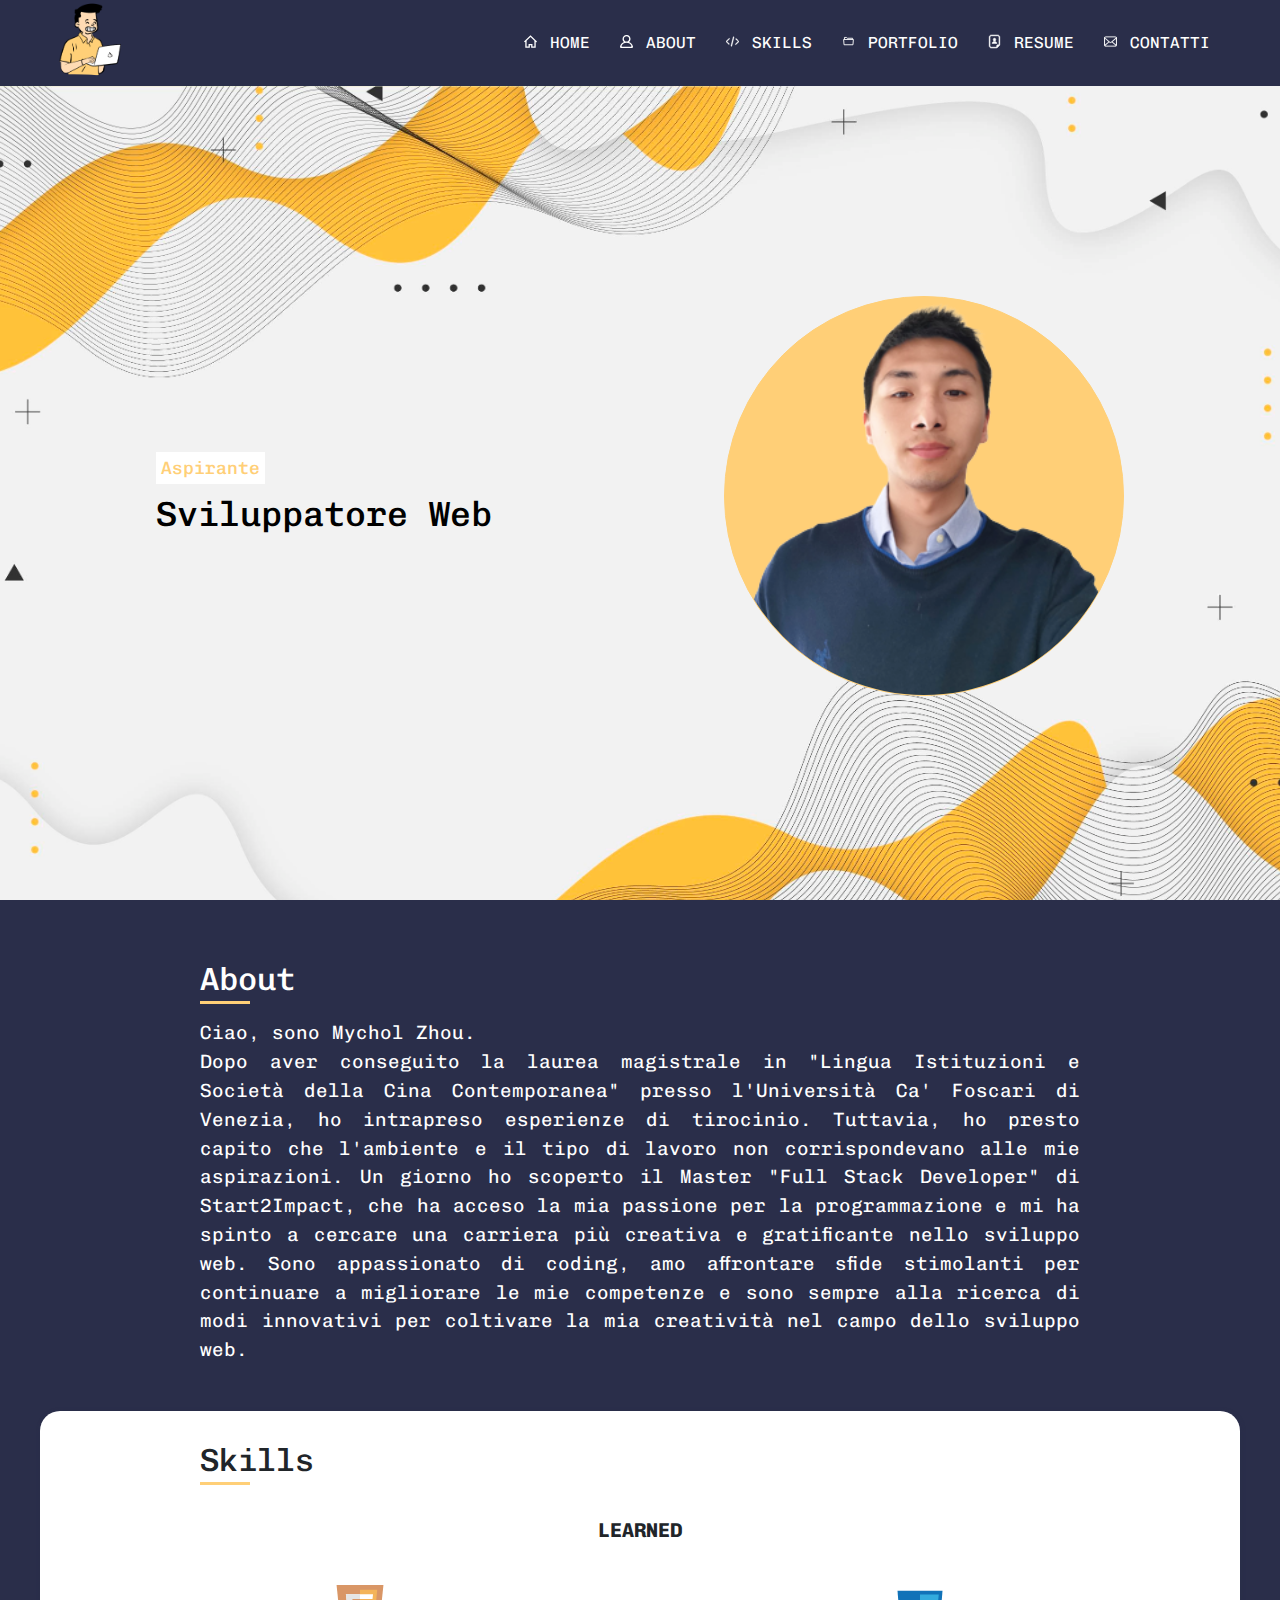
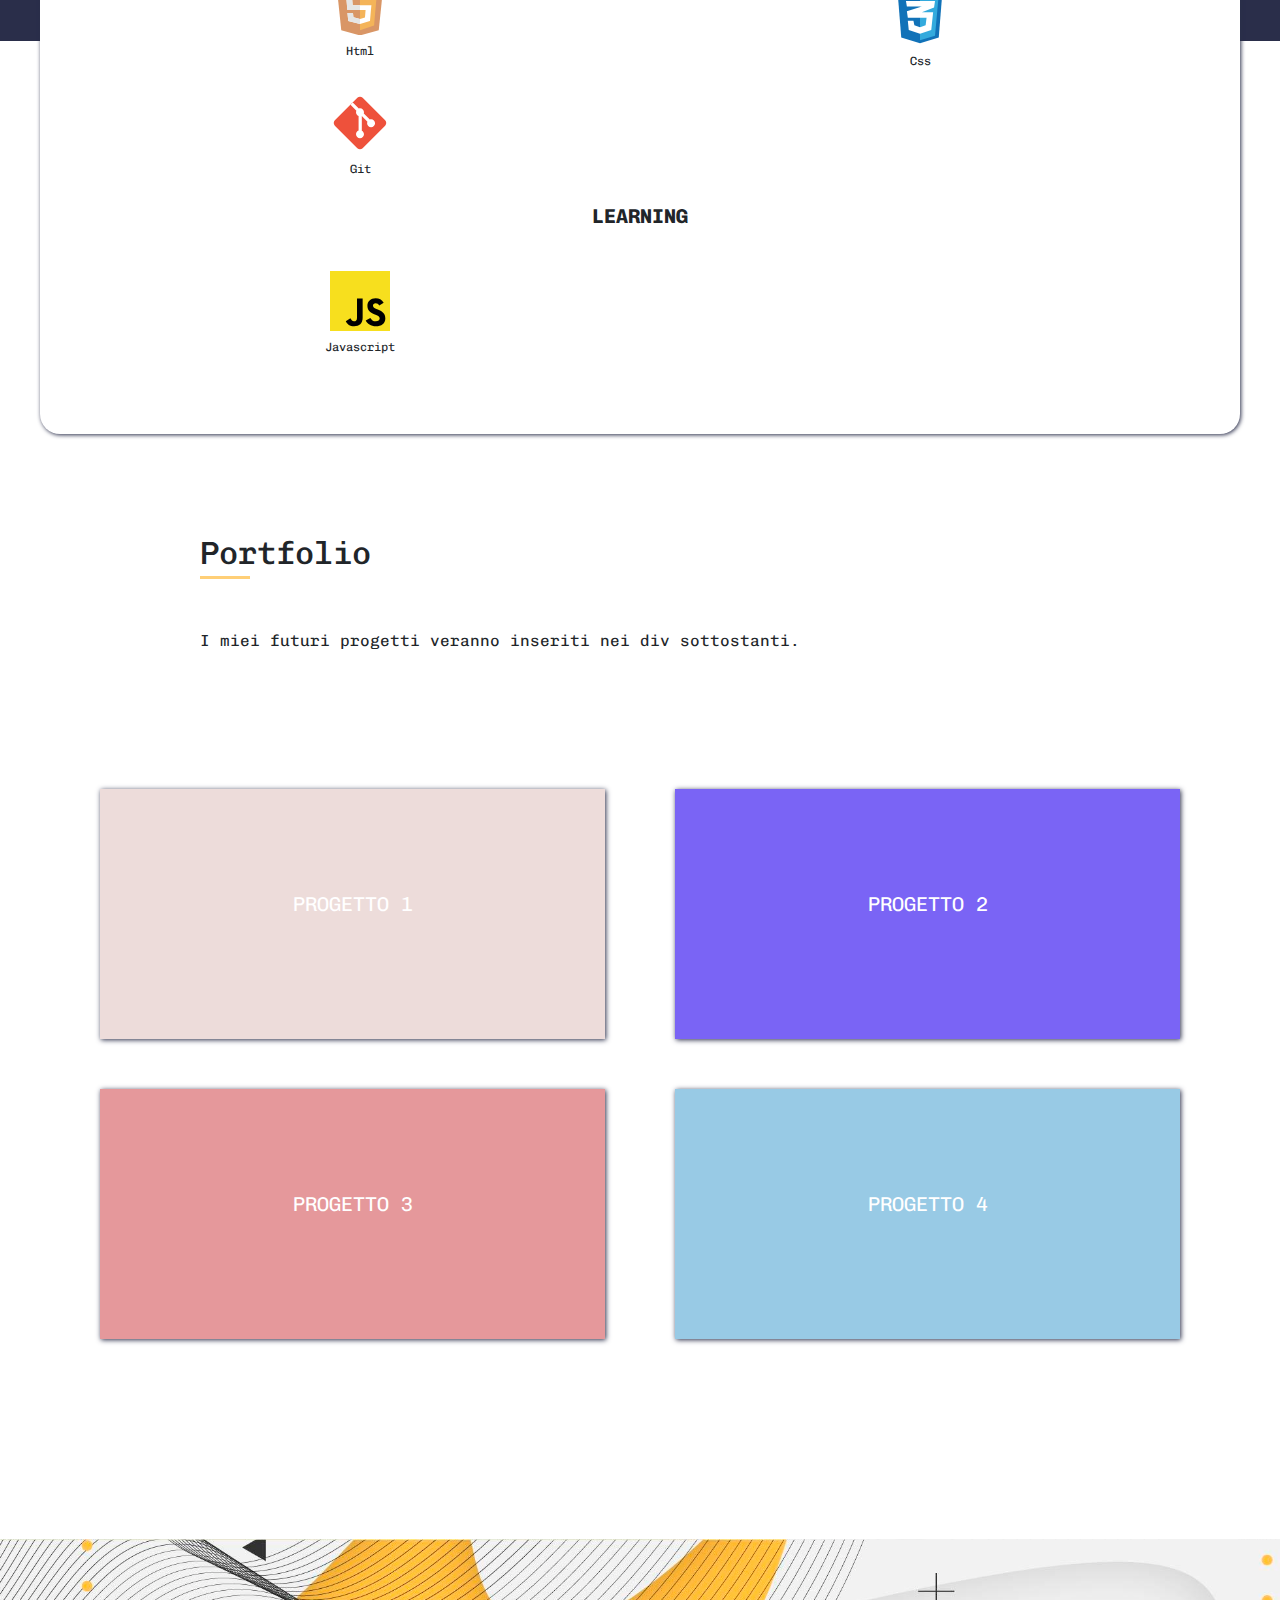
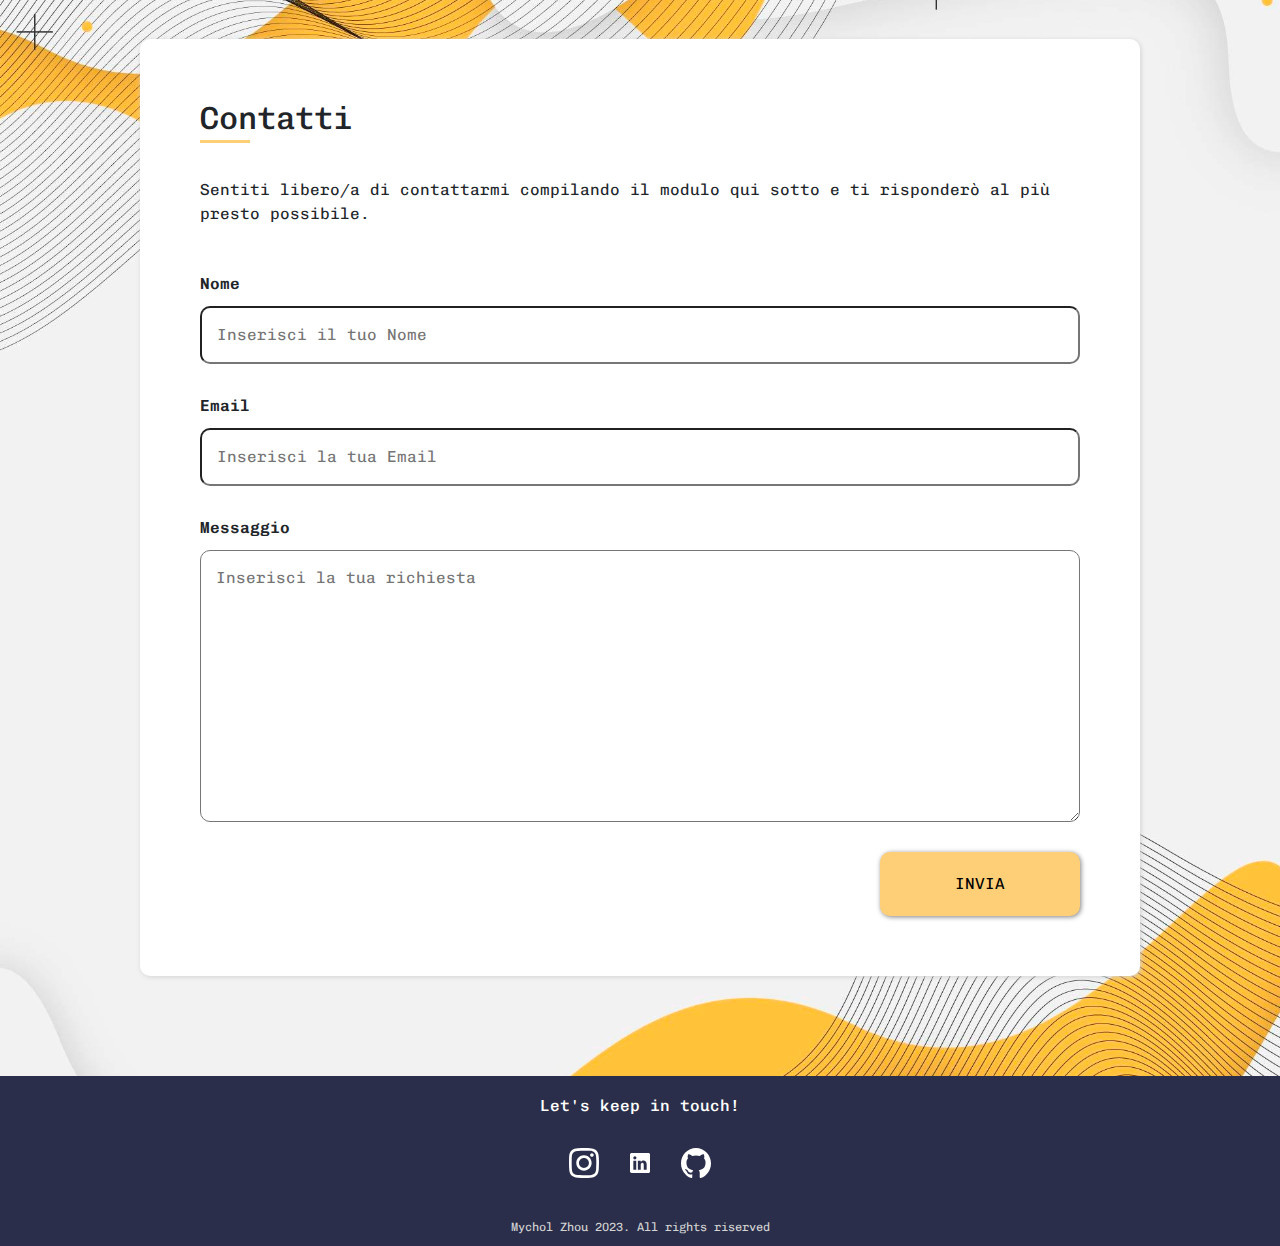
==== index.html @ 2967844c "sistemato completamente index.html" ====
<!DOCTYPE html>
<html lang="en">
<head>
  <meta charset="UTF-8">
  <meta name="viewport" content="width=device-width, initial-scale=1.0">
  <meta http-equiv="X-UA-Compatible" content="ie=edge">
  <title>Portfolio - Mychol Zhou</title>
  <link rel="icon" type="image/vnd.icon" href="/assets/img/favicon.png">
  <link rel="stylesheet" href="https://cdn.jsdelivr.net/npm/bootstrap@5.2.3/dist/css/bootstrap.min.css">
  <link rel="stylesheet" href="css/style.css">

  <!-- Google Fonts -->
  <link rel="preconnect" href="https://fonts.googleapis.com">
  <link rel="preconnect" href="https://fonts.gstatic.com" crossorigin>
  <link href="https://fonts.googleapis.com/css2?family=Chivo+Mono:wght@100;200;300;400;500;700&family=Roboto:ital,wght@0,100;0,300;0,400;0,500;0,700;0,900;1,100;1,300;1,400;1,500;1,700;1,900&display=swap" rel="stylesheet">

</head>
<body>

  <header>
    <div class="header-content">
      <a href="index.html">
        <img class="logo" src="assets/img/favicon.png" alt="logo sito-web">
      </a>
      <ul class="header-menu">
        <li>
          <a href="index.html">
            <svg class="icons" width="13px" height="13px" viewBox="0 -0.5 21 21" version="1.1" xmlns="http://www.w3.org/2000/svg" xmlns:xlink="http://www.w3.org/1999/xlink" fill="#ffffff" stroke="#ffffff">
              <g id="SVGRepo_bgCarrier" stroke-width="0"/>
              <g id="SVGRepo_tracerCarrier" stroke-linecap="round" stroke-linejoin="round"/>
              <g id="SVGRepo_iconCarrier"> <title>home [#ffffff]</title> <desc>Created with Sketch.</desc> <defs> </defs> <g id="Page-1" stroke="none" stroke-width="1" fill="none" fill-rule="evenodd"> <g id="Dribbble-Light-Preview" transform="translate(-419.000000, -720.000000)" fill="#ffffff"> <g id="icons" transform="translate(56.000000, 160.000000)"> <path d="M379.79996,578 L376.649968,578 L376.649968,574 L370.349983,574 L370.349983,578 L367.19999,578 L367.19999,568.813 L373.489475,562.823 L379.79996,568.832 L379.79996,578 Z M381.899955,568.004 L381.899955,568 L381.899955,568 L373.502075,560 L363,569.992 L364.481546,571.406 L365.099995,570.813 L365.099995,580 L372.449978,580 L372.449978,576 L374.549973,576 L374.549973,580 L381.899955,580 L381.899955,579.997 L381.899955,570.832 L382.514204,571.416 L384.001,570.002 L381.899955,568.004 Z" id="home-[#ffffff]"> </path> </g> </g> </g> </g>
              </svg>
            Home
          </a>
        </li>
        <li>
          <a href="#about">
            <svg class="icons"viewBox="0 0 20 20" version="1.1" xmlns="http://www.w3.org/2000/svg" xmlns:xlink="http://www.w3.org/1999/xlink" fill="#ffffff"><g id="SVGRepo_bgCarrier" stroke-width="0"></g><g id="SVGRepo_tracerCarrier" stroke-linecap="round" stroke-linejoin="round"></g><g id="SVGRepo_iconCarrier"> <title>profile_round [#ffffff]</title> <desc>Created with Sketch.</desc> <defs> </defs> <g id="Page-1" stroke="none" stroke-width="1" fill="none" fill-rule="evenodd"> <g id="Dribbble-Light-Preview" transform="translate(-140.000000, -2159.000000)" fill="#ffffff"> <g id="icons" transform="translate(56.000000, 160.000000)"> <path d="M100.562548,2016.99998 L87.4381713,2016.99998 C86.7317804,2016.99998 86.2101535,2016.30298 86.4765813,2015.66198 C87.7127655,2012.69798 90.6169306,2010.99998 93.9998492,2010.99998 C97.3837885,2010.99998 100.287954,2012.69798 101.524138,2015.66198 C101.790566,2016.30298 101.268939,2016.99998 100.562548,2016.99998 M89.9166645,2004.99998 C89.9166645,2002.79398 91.7489936,2000.99998 93.9998492,2000.99998 C96.2517256,2000.99998 98.0830339,2002.79398 98.0830339,2004.99998 C98.0830339,2007.20598 96.2517256,2008.99998 93.9998492,2008.99998 C91.7489936,2008.99998 89.9166645,2007.20598 89.9166645,2004.99998 M103.955674,2016.63598 C103.213556,2013.27698 100.892265,2010.79798 97.837022,2009.67298 C99.4560048,2008.39598 100.400241,2006.33098 100.053171,2004.06998 C99.6509769,2001.44698 97.4235996,1999.34798 94.7348224,1999.04198 C91.0232075,1998.61898 87.8750721,2001.44898 87.8750721,2004.99998 C87.8750721,2006.88998 88.7692896,2008.57398 90.1636971,2009.67298 C87.1074334,2010.79798 84.7871636,2013.27698 84.044024,2016.63598 C83.7745338,2017.85698 84.7789973,2018.99998 86.0539717,2018.99998 L101.945727,2018.99998 C103.221722,2018.99998 104.226185,2017.85698 103.955674,2016.63598" id="profile_round-[#ffffff]"> </path> </g> </g> </g> </g></svg>
            About 
          </a>
        </li> 
        <li>
          <a href="#skills">
            <svg class="icons" fill="#ffffff" viewBox="0 0 32 32" xmlns="http://www.w3.org/2000/svg" stroke="#ffffff" stroke-width="1.024"><g id="SVGRepo_bgCarrier" stroke-width="0"></g><g id="SVGRepo_tracerCarrier" stroke-linecap="round" stroke-linejoin="round"></g><g id="SVGRepo_iconCarrier"> <path d="M7.11,23.52l1.42-1.41C5.14,18.72,3.37,17,2.39,16L8.53,9.89A1,1,0,1,0,7.11,8.47L.29,15.29A1.05,1.05,0,0,0,0,16a1,1,0,0,0,.3.71Z"></path> <path d="M31.71,15.29c-.1-.09-6.82-6.82-6.82-6.82L23.48,9.89c3.38,3.38,5.15,5.16,6.13,6.09l-6.13,6.13a1,1,0,0,0,.7,1.71,1,1,0,0,0,.71-.3l6.82-6.81A1,1,0,0,0,32,16,1,1,0,0,0,31.71,15.29Z"></path> <path d="M13.27,27.91a1,1,0,0,0,1-.76L19.7,5.33a1,1,0,0,0-1.94-.48L12.3,26.67A1,1,0,0,0,13,27.88,1,1,0,0,0,13.27,27.91Z"></path> </g></svg>           
             Skills
          </a>
        </li>

        <li>
          <a href="#portfolio">
            <svg class="icons" viewBox="0 0 64.00 64.00" xmlns="http://www.w3.org/2000/svg" fill="none" stroke="#ffffff" stroke-width="4.4799999999999995"><g id="SVGRepo_bgCarrier" stroke-width="0"></g><g id="SVGRepo_tracerCarrier" stroke-linecap="round" stroke-linejoin="round"></g><g id="SVGRepo_iconCarrier"><polygon points="54 48 10 48 8 22 56 22 54 48"></polygon><polyline points="12 22 12 12 22 12 26 16 52 16 52 22"></polyline></g></svg>
             Portfolio
          </a>
        </li>

        <li>
          <a href="cv.html" target="_blank">
            <svg class="icons" height="15px" width="15px" version="1.1" id="_x32_" xmlns="http://www.w3.org/2000/svg" xmlns:xlink="http://www.w3.org/1999/xlink" viewBox="0 0 512 512" xml:space="preserve" fill="#ffffff" stroke="#ffffff" stroke-width="19.968"><g id="SVGRepo_bgCarrier" stroke-width="0"></g><g id="SVGRepo_tracerCarrier" stroke-linecap="round" stroke-linejoin="round"></g><g id="SVGRepo_iconCarrier"> <style type="text/css"> .st0{fill:#ffffff;} </style> <g> <path class="st0" d="M276.239,252.183c-6.37,2.127-13.165,3.308-20.239,3.308c-7.074,0-13.87-1.181-20.24-3.308 c-46.272,7.599-70.489,41.608-70.489,82.877H256h90.728C346.728,293.791,322.515,259.782,276.239,252.183z"></path> <path class="st0" d="M256,240.788c27.43,0,49.658-22.24,49.658-49.666v-14.087c0-27.426-22.228-49.659-49.658-49.659 c-27.43,0-49.658,22.233-49.658,49.659v14.087C206.342,218.548,228.57,240.788,256,240.788z"></path> <path class="st0" d="M378.4,0H133.582C86.234,0,47.7,38.542,47.7,85.899v340.22C47.7,473.476,86.234,512,133.582,512h205.695 h13.175l9.318-9.301l93.229-93.229l9.301-9.31v-13.174V85.899C464.3,38.542,425.766,0,378.4,0z M432.497,386.985H384.35 c-24.882,0-45.074,20.183-45.074,45.073v48.139H133.582c-29.866,0-54.078-24.221-54.078-54.078V85.899 c0-29.874,24.212-54.096,54.078-54.096H378.4c29.876,0,54.096,24.222,54.096,54.096V386.985z"></path> </g> </g></svg>
            Resume
          </a>
        </li>
        <li>
          <a href="#contatti">
            <svg class="icons" height="15px" width="15px" version="1.1" id="_x32_" xmlns="http://www.w3.org/2000/svg" xmlns:xlink="http://www.w3.org/1999/xlink" viewBox="0 0 512 512" xml:space="preserve" fill="#ffffff" stroke="#ffffff" stroke-width="6.144"><g id="SVGRepo_bgCarrier" stroke-width="0"></g><g id="SVGRepo_tracerCarrier" stroke-linecap="round" stroke-linejoin="round"></g><g id="SVGRepo_iconCarrier"> <style type="text/css"> .st0{fill:#ffffff;} </style> <g> <path class="st0" d="M510.678,112.275c-2.308-11.626-7.463-22.265-14.662-31.054c-1.518-1.915-3.104-3.63-4.823-5.345 c-12.755-12.818-30.657-20.814-50.214-20.814H71.021c-19.557,0-37.395,7.996-50.21,20.814c-1.715,1.715-3.301,3.43-4.823,5.345 C8.785,90.009,3.63,100.649,1.386,112.275C0.464,116.762,0,121.399,0,126.087V385.92c0,9.968,2.114,19.55,5.884,28.203 c3.497,8.26,8.653,15.734,14.926,22.001c1.59,1.586,3.169,3.044,4.892,4.494c12.286,10.175,28.145,16.32,45.319,16.32h369.958 c17.18,0,33.108-6.145,45.323-16.384c1.718-1.386,3.305-2.844,4.891-4.43c6.27-6.267,11.425-13.741,14.994-22.001v-0.064 c3.769-8.653,5.812-18.171,5.812-28.138V126.087C512,121.399,511.543,116.762,510.678,112.275z M46.509,101.571 c6.345-6.338,14.866-10.175,24.512-10.175h369.958c9.646,0,18.242,3.837,24.512,10.175c1.122,1.129,2.179,2.387,3.112,3.637 L274.696,274.203c-5.348,4.687-11.954,7.002-18.696,7.002c-6.674,0-13.276-2.315-18.695-7.002L43.472,105.136 C44.33,103.886,45.387,102.7,46.509,101.571z M36.334,385.92V142.735L176.658,265.15L36.405,387.435 C36.334,386.971,36.334,386.449,36.334,385.92z M440.979,420.597H71.021c-6.281,0-12.158-1.651-17.174-4.552l147.978-128.959 l13.815,12.018c11.561,10.046,26.028,15.134,40.36,15.134c14.406,0,28.872-5.088,40.432-15.134l13.808-12.018l147.92,128.959 C453.137,418.946,447.26,420.597,440.979,420.597z M475.666,385.92c0,0.529,0,1.051-0.068,1.515L335.346,265.221L475.666,142.8 V385.92z"></path> </g> </g></svg>
            Contatti
          </a>
        </li>
      </ul>

      <div class="icon-hamburger">
        <span></span>
        <span></span>
        <span></span>
      </div>

    </div>

    
  </header>

  <section class="hero" style="
  background-image: url(assets/img/fondo-geom.jpg);
    background-size: cover;
    background-position: center;
    width: 100%;
    height: 100vh;
    z-index: -1;
  ">
    <div class="hero-container">
      <div class="about-me">
        <p><span>Aspirante</span> <br>Sviluppatore Web</p>
      </div>
      <div class="img-container">
        <img src="assets/img/fotocv-senzabg copia.png" alt="foto cv">
      </div>
    </div>
  </section>

  <section class="about">
    <div class="about-content">
      <a name="about"><h2>About</h2></a>
      <span></span>
      <p> Ciao, sono Mychol Zhou. <br> 

        Dopo aver conseguito la laurea magistrale in "Lingua Istituzioni e Società della Cina Contemporanea" presso l'Università Ca' Foscari di Venezia, ho intrapreso esperienze di tirocinio. Tuttavia, 
        ho presto capito che l'ambiente e il tipo di lavoro non corrispondevano alle mie aspirazioni. Un giorno ho scoperto il Master "Full Stack Developer" di Start2Impact, che ha acceso la mia passione per
        la programmazione e mi ha spinto a cercare una carriera più creativa e gratificante nello sviluppo web. 
        Sono appassionato di coding, amo affrontare sfide stimolanti per continuare a migliorare le mie competenze e sono sempre alla ricerca di modi innovativi per coltivare la mia creatività nel campo dello sviluppo web.

    </p>
    </div>
    

  </section>

  <section class="skills">
    <div class="skills-container">
      <h2><a name="skills" href=""></a>Skills</a></h2>
      <span></span>
    </div>


      <div class="skills-content">
        <p class="skills-title">Learned</p>
        <div class="languages-learned">
        
          <div class="language">
            <svg height="50px" width="50px" version="1.1" id="Layer_1" xmlns="http://www.w3.org/2000/svg" xmlns:xlink="http://www.w3.org/1999/xlink" viewBox="0 0 291.31 291.31" xml:space="preserve" fill="#000000"><g id="SVGRepo_bgCarrier" stroke-width="0"></g><g id="SVGRepo_tracerCarrier" stroke-linecap="round" stroke-linejoin="round"></g><g id="SVGRepo_iconCarrier"> <g> <path style="fill:#D99666;" d="M9.099,0h273.112L254.9,263.999L154.759,291.31h-18.207L36.41,263.999L9.099,0z"></path> <path style="fill:#F4B459;" d="M145.655,27.302h100.141l-18.207,209.386l-81.933,27.311 C145.655,263.999,145.655,27.302,145.655,27.302z"></path> <polygon style="fill:#FFFFFF;" points="218.649,81.806 221.516,54.613 63.43,54.613 66.616,81.806 69.53,118.403 69.493,118.403 72.252,145.641 178.228,145.641 174.587,188.975 145.655,198.115 145.655,197.833 107.183,187.664 104.825,163.785 72.698,163.785 77.013,207.647 77.013,209.44 145.655,227.584 203.218,209.44 203.919,209.44 203.937,209.194 204.064,209.176 204.064,207.738 209.272,145.641 209.39,145.641 212.158,118.403 102.94,118.403 100.027,81.806 "></polygon> <g> <polygon style="fill:#E5E5E5;" points="145.655,54.613 63.43,54.613 66.616,81.806 69.53,118.403 69.493,118.403 72.252,145.641 145.655,145.641 145.655,118.403 102.94,118.403 100.027,81.806 145.655,81.806 "></polygon> <polygon style="fill:#E5E5E5;" points="145.655,197.833 107.183,187.664 104.825,163.785 72.698,163.785 77.013,207.647 77.013,209.44 145.655,227.584 145.655,198.115 "></polygon> </g></g> </g></svg>
            <p>Html</p>
          </div>
         <div class="language">
          <svg viewBox="0 0 32 32" fill="none" xmlns="http://www.w3.org/2000/svg"><g id="SVGRepo_bgCarrier" stroke-width="0"></g><g id="SVGRepo_tracerCarrier" stroke-linecap="round" stroke-linejoin="round"></g><g id="SVGRepo_iconCarrier"> <path d="M6 28L4 3H28L26 28L16 31L6 28Z" fill="#1172B8"></path> <path d="M26 5H16V29.5L24 27L26 5Z" fill="#33AADD"></path> <path d="M19.5 17.5H9.5L9 14L17 11.5H9L8.5 8.5H24L23.5 12L17 14.5H23L22 24L16 26L10 24L9.5 19H12.5L13 21.5L16 22.5L19 21.5L19.5 17.5Z" fill="white"></path> </g></svg>
          <p>Css</p>
         </div>
          <div class="language">
            <svg viewBox="0 0 32 32" fill="none" xmlns="http://www.w3.org/2000/svg"><g id="SVGRepo_bgCarrier" stroke-width="0"></g><g id="SVGRepo_tracerCarrier" stroke-linecap="round" stroke-linejoin="round"></g><g id="SVGRepo_iconCarrier"> <path d="M2.58536 17.4132C1.80488 16.6327 1.80488 15.3673 2.58536 14.5868L14.5868 2.58536C15.3673 1.80488 16.6327 1.80488 17.4132 2.58536L29.4146 14.5868C30.1951 15.3673 30.1951 16.6327 29.4146 17.4132L17.4132 29.4146C16.6327 30.1951 15.3673 30.1951 14.5868 29.4146L2.58536 17.4132Z" fill="#EE513B"></path> <path d="M12.1489 5.06152L10.9336 6.27686L14.0725 9.41577C13.9455 9.68819 13.8746 9.99201 13.8746 10.3124C13.8746 11.222 14.4461 11.9981 15.2496 12.3012V19.9798C14.4461 20.2829 13.8746 21.059 13.8746 21.9686C13.8746 23.1422 14.826 24.0936 15.9996 24.0936C17.1732 24.0936 18.1246 23.1422 18.1246 21.9686C18.1246 21.144 17.6549 20.429 16.9684 20.0768V12.3117L19.9689 15.3122C19.8481 15.5791 19.7809 15.8754 19.7809 16.1874C19.7809 17.361 20.7323 18.3124 21.9059 18.3124C23.0795 18.3124 24.0309 17.361 24.0309 16.1874C24.0309 15.0138 23.0795 14.0624 21.9059 14.0624C21.6778 14.0624 21.4582 14.0983 21.2522 14.1648L18.0297 10.9423C18.0914 10.7433 18.1246 10.5317 18.1246 10.3124C18.1246 9.13878 17.1732 8.18738 15.9996 8.18738C15.7803 8.18738 15.5688 8.22061 15.3697 8.2823L12.1489 5.06152Z" fill="white"></path> </g></svg>
            <p>Git</p>
          </div>
        </div>
        <p class="skills-title">Learning</p>
        <div class="languages-learning">
          
          <div class="language">
            <svg viewBox="0 0 256 256" version="1.1" xmlns="http://www.w3.org/2000/svg" xmlns:xlink="http://www.w3.org/1999/xlink" preserveAspectRatio="xMidYMid" fill="#000000"><g id="SVGRepo_bgCarrier" stroke-width="0"></g><g id="SVGRepo_tracerCarrier" stroke-linecap="round" stroke-linejoin="round"></g><g id="SVGRepo_iconCarrier"> <g> <path d="M0,0 L256,0 L256,256 L0,256 L0,0 Z" fill="#F7DF1E"> </path> <path d="M67.311746,213.932292 L86.902654,202.076241 C90.6821079,208.777346 94.1202286,214.447137 102.367086,214.447137 C110.272203,214.447137 115.256076,211.354819 115.256076,199.326883 L115.256076,117.528787 L139.313575,117.528787 L139.313575,199.666997 C139.313575,224.58433 124.707759,235.925943 103.3984,235.925943 C84.1532952,235.925943 72.9819429,225.958603 67.3113397,213.93026" fill="#000000"> </path> <path d="M152.380952,211.354413 L171.969422,200.0128 C177.125994,208.433981 183.827911,214.619835 195.684368,214.619835 C205.652521,214.619835 212.009041,209.635962 212.009041,202.762159 C212.009041,194.513676 205.479416,191.592025 194.481168,186.78207 L188.468419,184.202565 C171.111213,176.81473 159.597308,167.53534 159.597308,147.944838 C159.597308,129.901308 173.344508,116.153295 194.825752,116.153295 C210.119924,116.153295 221.117765,121.48094 229.021663,135.400432 L210.29059,147.428775 C206.166146,140.040127 201.699556,137.119289 194.826159,137.119289 C187.78047,137.119289 183.312254,141.587098 183.312254,147.428775 C183.312254,154.646349 187.78047,157.568406 198.089956,162.036622 L204.103924,164.614095 C224.553448,173.378641 236.067352,182.313448 236.067352,202.418387 C236.067352,224.071924 219.055137,235.927975 196.200432,235.927975 C173.860978,235.927975 159.425829,225.274311 152.381359,211.354413" fill="#000000"> </path> </g> </g></svg>
            <p>Javascript</p>
          </div>
         
        </div>
      </div>
    
  </section>

  <section class="portfolio">
    <div class="portfolio-container">
        <a name="portfolio"><h2>Portfolio</h2></a>
        <span></span>

        <p>I miei futuri progetti veranno inseriti nei div sottostanti.</p>
      </div>

        <div class="projects">
            <div class="project">
              <p>Progetto 1</p>
              <a class="button-link" href="">Vai al Sito!</a>
            </div>
            <div class="project">
              <p>Progetto 2</p>
              <a class="button-link" href="">Vai al Sito!</a>
            </div>
            <div class="project">
              <p>Progetto 3</p>
              <a class="button-link" href="">Vai al Sito!</a>
            </div>
            <div class="project">
              <p>Progetto 4</p>
              <a class="button-link" href="">Vai al Sito!</a>
            </div>
        </div>
    
  </section>

  
<footer 
style="background-image: url(assets/img/fondo-geom.jpg);
background-position: center;
background-size: cover;
width: 100%;
height: 100%;
padding-top: 100px;
">

  <div class="contatti">
    <a name="contatti"><h2>Contatti</h2></a>
    <span></span>

    <p>Sentiti libero/a di contattarmi compilando il modulo qui sotto e ti risponderò al più presto possibile.</p>

    <form action="" method="post">
      <label for="">Nome</label>
      <input type="text" name="nome" required placeholder="Inserisci il tuo Nome">
      <label for="">Email</label>
      <input type="text" name="email" required placeholder="Inserisci la tua Email">
      <label for="">Messaggio</label>
      <textarea placeholder="Inserisci la tua richiesta" name="richiesta" id="" cols="30" rows="10"></textarea>
      <button>INVIA</button>
    </form>
  </div>

  

  <div class="social">
    <h3>Let's keep in touch!</h3>
    <div>
      <a href="https://www.instagram.com/mychol_zhou/" target="_blank">
        <svg class="logo-social" viewBox="0 0 20 20" version="1.1" xmlns="http://www.w3.org/2000/svg" xmlns:xlink="http://www.w3.org/1999/xlink" fill="#ffffff" stroke="#ffffff"><g id="SVGRepo_bgCarrier" stroke-width="0"></g><g id="SVGRepo_tracerCarrier" stroke-linecap="round" stroke-linejoin="round"></g><g id="SVGRepo_iconCarrier"> <title>instagram [#167]</title> <desc>Created with Sketch.</desc> <defs> </defs> <g id="Page-1" stroke="none" stroke-width="1" fill="none" fill-rule="evenodd"> <g id="Dribbble-Light-Preview" transform="translate(-340.000000, -7439.000000)" fill="#ffffff"> <g id="icons" transform="translate(56.000000, 160.000000)"> <path d="M289.869652,7279.12273 C288.241769,7279.19618 286.830805,7279.5942 285.691486,7280.72871 C284.548187,7281.86918 284.155147,7283.28558 284.081514,7284.89653 C284.035742,7285.90201 283.768077,7293.49818 284.544207,7295.49028 C285.067597,7296.83422 286.098457,7297.86749 287.454694,7298.39256 C288.087538,7298.63872 288.809936,7298.80547 289.869652,7298.85411 C298.730467,7299.25511 302.015089,7299.03674 303.400182,7295.49028 C303.645956,7294.859 303.815113,7294.1374 303.86188,7293.08031 C304.26686,7284.19677 303.796207,7282.27117 302.251908,7280.72871 C301.027016,7279.50685 299.5862,7278.67508 289.869652,7279.12273 M289.951245,7297.06748 C288.981083,7297.0238 288.454707,7296.86201 288.103459,7296.72603 C287.219865,7296.3826 286.556174,7295.72155 286.214876,7294.84312 C285.623823,7293.32944 285.819846,7286.14023 285.872583,7284.97693 C285.924325,7283.83745 286.155174,7282.79624 286.959165,7281.99226 C287.954203,7280.99968 289.239792,7280.51332 297.993144,7280.90837 C299.135448,7280.95998 300.179243,7281.19026 300.985224,7281.99226 C301.980262,7282.98483 302.473801,7284.28014 302.071806,7292.99991 C302.028024,7293.96767 301.865833,7294.49274 301.729513,7294.84312 C300.829003,7297.15085 298.757333,7297.47145 289.951245,7297.06748 M298.089663,7283.68956 C298.089663,7284.34665 298.623998,7284.88065 299.283709,7284.88065 C299.943419,7284.88065 300.47875,7284.34665 300.47875,7283.68956 C300.47875,7283.03248 299.943419,7282.49847 299.283709,7282.49847 C298.623998,7282.49847 298.089663,7283.03248 298.089663,7283.68956 M288.862673,7288.98792 C288.862673,7291.80286 291.150266,7294.08479 293.972194,7294.08479 C296.794123,7294.08479 299.081716,7291.80286 299.081716,7288.98792 C299.081716,7286.17298 296.794123,7283.89205 293.972194,7283.89205 C291.150266,7283.89205 288.862673,7286.17298 288.862673,7288.98792 M290.655732,7288.98792 C290.655732,7287.16159 292.140329,7285.67967 293.972194,7285.67967 C295.80406,7285.67967 297.288657,7287.16159 297.288657,7288.98792 C297.288657,7290.81525 295.80406,7292.29716 293.972194,7292.29716 C292.140329,7292.29716 290.655732,7290.81525 290.655732,7288.98792" id="instagram-[#167]"> </path> </g> </g> </g> </g></svg>
      </a>

      <a href="https://www.linkedin.com/in/mycholzhou/" target="_blank">
        <svg class="logo-social" viewBox="0 0 24 24" fill="none" xmlns="http://www.w3.org/2000/svg"><g id="SVGRepo_bgCarrier" stroke-width="0"></g><g id="SVGRepo_tracerCarrier" stroke-linecap="round" stroke-linejoin="round"></g><g id="SVGRepo_iconCarrier"> <path d="M18.72 3.99997H5.37C5.19793 3.99191 5.02595 4.01786 4.86392 4.07635C4.70189 4.13484 4.55299 4.22471 4.42573 4.34081C4.29848 4.45692 4.19537 4.59699 4.12232 4.75299C4.04927 4.909 4.0077 5.07788 4 5.24997V18.63C4.01008 18.9901 4.15766 19.3328 4.41243 19.5875C4.6672 19.8423 5.00984 19.9899 5.37 20H18.72C19.0701 19.9844 19.4002 19.8322 19.6395 19.5761C19.8788 19.32 20.0082 18.9804 20 18.63V5.24997C20.0029 5.08247 19.9715 4.91616 19.9078 4.76122C19.8441 4.60629 19.7494 4.466 19.6295 4.34895C19.5097 4.23191 19.3672 4.14059 19.2108 4.08058C19.0544 4.02057 18.8874 3.99314 18.72 3.99997ZM9 17.34H6.67V10.21H9V17.34ZM7.89 9.12997C7.72741 9.13564 7.5654 9.10762 7.41416 9.04768C7.26291 8.98774 7.12569 8.89717 7.01113 8.78166C6.89656 8.66615 6.80711 8.5282 6.74841 8.37647C6.6897 8.22474 6.66301 8.06251 6.67 7.89997C6.66281 7.73567 6.69004 7.57169 6.74995 7.41854C6.80986 7.26538 6.90112 7.12644 7.01787 7.01063C7.13463 6.89481 7.2743 6.80468 7.42793 6.74602C7.58157 6.68735 7.74577 6.66145 7.91 6.66997C8.07259 6.66431 8.2346 6.69232 8.38584 6.75226C8.53709 6.8122 8.67431 6.90277 8.78887 7.01828C8.90344 7.13379 8.99289 7.27174 9.05159 7.42347C9.1103 7.5752 9.13699 7.73743 9.13 7.89997C9.13719 8.06427 9.10996 8.22825 9.05005 8.3814C8.99014 8.53456 8.89888 8.6735 8.78213 8.78931C8.66537 8.90513 8.5257 8.99526 8.37207 9.05392C8.21843 9.11259 8.05423 9.13849 7.89 9.12997ZM17.34 17.34H15V13.44C15 12.51 14.67 11.87 13.84 11.87C13.5822 11.8722 13.3313 11.9541 13.1219 12.1045C12.9124 12.2549 12.7546 12.4664 12.67 12.71C12.605 12.8926 12.5778 13.0865 12.59 13.28V17.34H10.29V10.21H12.59V11.21C12.7945 10.8343 13.0988 10.5225 13.4694 10.3089C13.84 10.0954 14.2624 9.98848 14.69 9.99997C16.2 9.99997 17.34 11 17.34 13.13V17.34Z" fill="#ffffff"></path> </g></svg>
      </a>
      <a href="https://github.com/mychol96" target="_blank">
        <svg class="logo-social" viewBox="0 0 20 20" version="1.1" xmlns="http://www.w3.org/2000/svg" xmlns:xlink="http://www.w3.org/1999/xlink" fill="#ffffff"><g id="SVGRepo_bgCarrier" stroke-width="0"></g><g id="SVGRepo_tracerCarrier" stroke-linecap="round" stroke-linejoin="round"></g><g id="SVGRepo_iconCarrier"> <title>github [#142]</title> <desc>Created with Sketch.</desc> <defs> </defs> <g id="Page-1" stroke="none" stroke-width="1" fill="none" fill-rule="evenodd"> <g id="Dribbble-Light-Preview" transform="translate(-140.000000, -7559.000000)" fill="#ffffff"> <g id="icons" transform="translate(56.000000, 160.000000)"> <path d="M94,7399 C99.523,7399 104,7403.59 104,7409.253 C104,7413.782 101.138,7417.624 97.167,7418.981 C96.66,7419.082 96.48,7418.762 96.48,7418.489 C96.48,7418.151 96.492,7417.047 96.492,7415.675 C96.492,7414.719 96.172,7414.095 95.813,7413.777 C98.04,7413.523 100.38,7412.656 100.38,7408.718 C100.38,7407.598 99.992,7406.684 99.35,7405.966 C99.454,7405.707 99.797,7404.664 99.252,7403.252 C99.252,7403.252 98.414,7402.977 96.505,7404.303 C95.706,7404.076 94.85,7403.962 94,7403.958 C93.15,7403.962 92.295,7404.076 91.497,7404.303 C89.586,7402.977 88.746,7403.252 88.746,7403.252 C88.203,7404.664 88.546,7405.707 88.649,7405.966 C88.01,7406.684 87.619,7407.598 87.619,7408.718 C87.619,7412.646 89.954,7413.526 92.175,7413.785 C91.889,7414.041 91.63,7414.493 91.54,7415.156 C90.97,7415.418 89.522,7415.871 88.63,7414.304 C88.63,7414.304 88.101,7413.319 87.097,7413.247 C87.097,7413.247 86.122,7413.234 87.029,7413.87 C87.029,7413.87 87.684,7414.185 88.139,7415.37 C88.139,7415.37 88.726,7417.2 91.508,7416.58 C91.513,7417.437 91.522,7418.245 91.522,7418.489 C91.522,7418.76 91.338,7419.077 90.839,7418.982 C86.865,7417.627 84,7413.783 84,7409.253 C84,7403.59 88.478,7399 94,7399" id="github-[#142]"> </path> </g> </g> </g> </g></svg>
      </a>
    </div>

    <p>Mychol Zhou 2023. All rights riserved</p>
  </div>
  
</footer>


  <script src="https://cdn.jsdelivr.net/npm/bootstrap@5.2.3/dist/js/bootstrap.bundle.min.js" integrity="sha384-kenU1KFdBIe4zVF0s0G1M5b4hcpxyD9F7jL+jjXkk+Q2h455rYXK/7HAuoJl+0I4" crossorigin="anonymous"></script>
  <script src="assets/js/index.js"></script>
</body>
</html>
---- css/style.css ----
* {
  -webkit-box-sizing: border-box;
          box-sizing: border-box;
  margin: 0;
  padding: 0;
}

body {
  font-family: "Chivo Mono", monospace;
}

.container {
  -webkit-box-shadow: 1px 1px 5px lightgray;
          box-shadow: 1px 1px 5px lightgray;
  margin-top: 100px;
  margin-bottom: 100px;
}

.sx-section {
  background-color: #2a2e4a;
  display: -webkit-box;
  display: -ms-flexbox;
  display: flex;
  -webkit-box-orient: vertical;
  -webkit-box-direction: normal;
      -ms-flex-direction: column;
          flex-direction: column;
  -webkit-box-align: center;
      -ms-flex-align: center;
          align-items: center;
}
.sx-section img {
  width: 200px;
  height: 200px;
  margin: 30px;
  background-color: #ffcf77;
  border-radius: 100%;
  -o-object-fit: contain;
     object-fit: contain;
  -o-object-position: center;
     object-position: center;
}
.sx-section .info-cv-sx {
  background-color: white;
  width: 100%;
  display: -webkit-box;
  display: -ms-flexbox;
  display: flex;
  padding-top: 10px;
  margin-bottom: 10px;
  border-radius: 10px;
  display: none;
}
.sx-section .info-cv-sx .geralita p {
  color: black;
}
.sx-section .info-cv-sx .contatti p {
  color: black;
}
.sx-section .info-cv-sx .contatti svg {
  width: 15px;
  height: 15px;
  margin-right: 5px;
}
.sx-section h2 {
  background-color: #ffcf77;
  color: black;
  padding: 10px 40px;
  font-size: 1em;
  margin: 15px;
}
.sx-section p {
  color: white;
  padding: 0 10px 0 10px;
}
.sx-section p span {
  text-decoration: underline;
  font-size: 1em;
}

.dx-section {
  background-color: white;
}
.dx-section .info-cv {
  padding-top: 20px;
  display: -webkit-box;
  display: -ms-flexbox;
  display: flex;
  -webkit-box-pack: justify;
      -ms-flex-pack: justify;
          justify-content: space-between;
  -webkit-box-align: center;
      -ms-flex-align: center;
          align-items: center;
}
.dx-section .contatti svg {
  width: 15px;
  height: 15px;
  margin-right: 5px;
}
.dx-section h2 {
  text-align: center;
  background-color: #ffcf77;
  color: black;
  padding: 10px 40px;
  font-size: 1em;
  margin: 15px auto;
}
.dx-section h3 {
  margin-left: 10px;
  font-size: 20px;
}
.dx-section p {
  font-size: 0.85em;
  color: black;
  padding: 0 10px 0 10px;
}
.dx-section p span {
  text-decoration: underline;
  font-size: 1em;
}

footer {
  width: 100%;
}
footer .social {
  width: 100%;
}

/* Mobile Styles */
@media only screen and (max-width: 400px) {
  .sx-section .info-cv-sx {
    display: block;
  }
  .dx-section .info-cv {
    display: none;
  }
}
/* Tablet Styles */
@media only screen and (min-width: 401px) and (max-width: 767px) {
  .sx-section .info-cv-sx {
    display: block;
  }
  .dx-section .info-cv {
    display: none;
  }
}
.hero {
  position: relative;
  top: 86px;
  left: 0;
  right: 0;
  display: -webkit-box;
  display: -ms-flexbox;
  display: flex;
  -webkit-box-pack: center;
      -ms-flex-pack: center;
          justify-content: center;
  -webkit-box-align: center;
      -ms-flex-align: center;
          align-items: center;
  width: 100%;
  height: 100vh;
}
.hero .hero-container {
  margin: 0 auto;
  width: 100%;
  max-width: 1200px;
  display: -webkit-box;
  display: -ms-flexbox;
  display: flex;
  -ms-flex-pack: distribute;
      justify-content: space-around;
  -webkit-box-align: center;
      -ms-flex-align: center;
          align-items: center;
  margin-top: -80px;
}
.hero .hero-container .about-me {
  display: -webkit-box;
  display: -ms-flexbox;
  display: flex;
  -webkit-box-pack: center;
      -ms-flex-pack: center;
          justify-content: center;
  -webkit-box-align: center;
      -ms-flex-align: center;
          align-items: center;
  -webkit-box-orient: vertical;
  -webkit-box-direction: normal;
      -ms-flex-direction: column;
          flex-direction: column;
  color: black;
  font-family: "Chivo Mono", monospace;
}
.hero .hero-container .about-me p {
  font-size: 35px;
  font-weight: 500;
}
.hero .hero-container .about-me p span {
  font-size: 18px;
  color: #ffcf77;
  background-color: white;
  padding: 5px;
}
.hero .hero-container .img-container img {
  -o-object-fit: contain;
     object-fit: contain;
  -o-object-position: center;
     object-position: center;
  height: 400px;
  width: 400px;
  border-radius: 100%;
  border: 1px solid #ffcf77;
  background-color: #ffcf77;
}

/* Mobile Styles */
@media only screen and (max-width: 400px) {
  .hero .hero-container {
    -webkit-box-orient: vertical;
    -webkit-box-direction: normal;
        -ms-flex-direction: column;
            flex-direction: column;
  }
  .hero .hero-container .about-me {
    display: -webkit-box;
    display: -ms-flexbox;
    display: flex;
    -webkit-box-orient: vertical;
    -webkit-box-direction: normal;
        -ms-flex-direction: column;
            flex-direction: column;
    -webkit-box-align: center;
        -ms-flex-align: center;
            align-items: center;
  }
  .hero .hero-container .about-me p {
    font-size: 1.3em;
  }
  .hero .hero-container .about-me p span {
    font-size: 0.75em;
  }
  .hero .hero-container .img-container {
    padding-top: 0;
  }
  .hero .hero-container .img-container img {
    max-width: 250px;
    max-height: 250px;
  }
}
/* Tablet Styles */
@media only screen and (min-width: 401px) and (max-width: 960px) {
  .hero-container {
    -webkit-box-orient: vertical;
    -webkit-box-direction: normal;
        -ms-flex-direction: column;
            flex-direction: column;
  }
  .img-container {
    margin-top: 40px;
  }
}
/* Desktop Styles */
@media only screen and (min-width: 961px) {
  .about-me p {
    font-size: 36px;
    font-weight: 500;
  }
  .about-me p span {
    font-size: small;
  }
}
.about {
  background-color: #2a2e4a;
  display: -webkit-box;
  display: -ms-flexbox;
  display: flex;
  -webkit-box-pack: center;
      -ms-flex-pack: center;
          justify-content: center;
  padding-bottom: 200px;
  width: 100%;
}
.about .about-content {
  display: -webkit-box;
  display: -ms-flexbox;
  display: flex;
  -webkit-box-orient: vertical;
  -webkit-box-direction: normal;
      -ms-flex-direction: column;
          flex-direction: column;
  -webkit-box-pack: start;
      -ms-flex-pack: start;
          justify-content: flex-start;
  max-width: 1000px;
  margin: 0 auto;
  color: white;
  padding: 60px;
  text-align: justify;
}
.about .about-content a {
  scroll-margin-top: 120px;
}
.about .about-content span {
  margin-top: -5px;
  margin-bottom: 15px;
  height: 3px;
  width: 50px;
  display: block;
  background-color: #ffcf77;
}
.about .about-content p {
  font-size: 1.2em;
}

/* Mobile Styles */
@media only screen and (max-width: 400px) {
  .about .about-content p {
    text-align: start;
    font-size: 0.85rem;
  }
}
/* Tablet Styles */
@media only screen and (min-width: 401px) and (max-width: 960px) {
  .about .about-content p {
    text-align: start;
    font-size: 0.95rem;
    text-align: justify;
  }
}
/* Desktop Styles */
.skills {
  background-color: white;
  -webkit-box-shadow: 1px 1px 4px #2a2e4a;
          box-shadow: 1px 1px 4px #2a2e4a;
  border-radius: 20px;
  margin-top: -230px;
  padding-bottom: 15px;
  z-index: 10;
  max-width: 1200px;
  width: calc(100% - 40px);
}
.skills .skills-container {
  display: -webkit-box;
  display: -ms-flexbox;
  display: flex;
  -webkit-box-orient: vertical;
  -webkit-box-direction: normal;
      -ms-flex-direction: column;
          flex-direction: column;
  -webkit-box-pack: start;
      -ms-flex-pack: start;
          justify-content: flex-start;
  padding: 20px;
  height: 100%;
  max-width: 1000px;
  margin: 0 auto;
}
.skills .skills-container a {
  scroll-margin-top: 120px;
}
.skills span {
  margin-top: -5px;
  height: 3px;
  width: 50px;
  display: block;
  background-color: #ffcf77;
}
.skills .skills-content {
  display: -webkit-box;
  display: -ms-flexbox;
  display: flex;
  -webkit-box-orient: vertical;
  -webkit-box-direction: normal;
      -ms-flex-direction: column;
          flex-direction: column;
  max-width: 1500px;
  font-size: 12px;
  padding: 0 40px 40px 40px;
}
.skills .skills-content .languages-learned {
  display: grid;
  grid-template-columns: 1fr 1fr;
}
.skills .skills-content .languages-learning {
  display: grid;
  grid-template-columns: 1fr 1fr;
}
.skills .skills-content svg {
  width: 60px;
}

.skills-title {
  display: block;
  font-size: 20px;
  font-weight: 700;
  margin-bottom: 40px;
  text-transform: uppercase;
  text-align: center;
  width: 100%;
}

.language {
  display: -webkit-box;
  display: -ms-flexbox;
  display: flex;
  -webkit-box-orient: vertical;
  -webkit-box-direction: normal;
      -ms-flex-direction: column;
          flex-direction: column;
  -webkit-box-align: center;
      -ms-flex-align: center;
          align-items: center;
}
.language p {
  padding: 7px;
}

/* Mobile Styles */
@media only screen and (max-width: 400px) {
  .skills .skills-container {
    margin-left: 20px;
  }
  .skills .skills-content svg {
    width: 40px;
  }
}
/* Tablet Styles */
@media only screen and (min-width: 401px) and (max-width: 960px) {
  .skills .skills-container {
    margin-left: 22px;
  }
}
/* Desktop Styles */
@media only screen and (min-width: 961px) {
  .skills .skills-container {
    padding: 30px 60px;
  }
}
.portfolio {
  display: -webkit-box;
  display: -ms-flexbox;
  display: flex;
  -webkit-box-align: center;
      -ms-flex-align: center;
          align-items: center;
  -webkit-box-orient: vertical;
  -webkit-box-direction: normal;
      -ms-flex-direction: column;
          flex-direction: column;
  width: 100%;
  margin-bottom: 100px;
}
.portfolio .portfolio-container {
  display: -webkit-box;
  display: -ms-flexbox;
  display: flex;
  -webkit-box-orient: vertical;
  -webkit-box-direction: normal;
      -ms-flex-direction: column;
          flex-direction: column;
  -webkit-box-pack: start;
      -ms-flex-pack: start;
          justify-content: flex-start;
  max-width: 1000px;
  width: 100%;
}
.portfolio .portfolio-container a {
  scroll-margin-top: 20px;
}
.portfolio .portfolio-container h2 {
  width: 100%;
  max-width: 1000px;
  padding-top: 100px;
  padding-left: 60px;
}
.portfolio .portfolio-container span {
  margin-left: 60px;
  margin-top: -5px;
  margin-bottom: 50px;
  height: 3px;
  width: 50px;
  display: block;
  background-color: #ffcf77;
}
.portfolio .portfolio-container p {
  margin-left: 60px;
  margin-right: 60px;
  text-align: justify;
}

.projects {
  display: grid;
  grid-template-columns: 1fr 1fr;
  padding: 50px;
  width: 100%;
  max-width: 1200px;
  margin-top: 70px;
  gap: 50px;
}
.projects div:nth-child(1) {
  background-color: #eddcda;
}
.projects div:nth-child(2) {
  background-color: #7a64f5;
}
.projects div:nth-child(3) {
  background-color: #e5989b;
}
.projects div:nth-child(4) {
  background-color: #98cae5;
}
.projects .project {
  display: -webkit-box;
  display: -ms-flexbox;
  display: flex;
  -webkit-box-orient: vertical;
  -webkit-box-direction: normal;
      -ms-flex-direction: column;
          flex-direction: column;
  -webkit-box-align: center;
      -ms-flex-align: center;
          align-items: center;
  -webkit-box-pack: center;
      -ms-flex-pack: center;
          justify-content: center;
  color: white;
  text-transform: uppercase;
  font-size: 20px;
  height: 300px;
  -webkit-box-shadow: 1px 1px 5px #2a2e4a;
          box-shadow: 1px 1px 5px #2a2e4a;
  background-color: lightgray;
  -webkit-transition: background-color 0.4s ease-in-out;
  transition: background-color 0.4s ease-in-out;
}
.projects .project:hover {
  background-color: gray;
}
.projects .project:hover > .button-link {
  opacity: 1;
  -webkit-transition: opacity 0.4s ease-in-out;
  transition: opacity 0.4s ease-in-out;
}
.projects .project > .button-link {
  opacity: 0;
  color: white;
  text-decoration: none;
  border: 2px solid #ffcf77;
  padding: 10px 25px;
  border-radius: 30px;
  -webkit-transition: background-color 0.4s ease-in-out, -webkit-transform 0.4s ease-in-out;
  transition: background-color 0.4s ease-in-out, -webkit-transform 0.4s ease-in-out;
  transition: transform 0.4s ease-in-out, background-color 0.4s ease-in-out;
  transition: transform 0.4s ease-in-out, background-color 0.4s ease-in-out, -webkit-transform 0.4s ease-in-out;
}
.projects .project > .button-link:hover {
  background-color: #ffcf77;
}
.projects .project p {
  margin-top: 50px;
}

/* Mobile Styles */
@media only screen and (max-width: 425px) {
  .portfolio .portfolio-container p {
    font-size: 0.85em;
  }
  .projects {
    padding: 0;
    grid-template-columns: 1fr;
  }
  .projects .project {
    margin-left: 20px;
    margin-right: 20px;
    height: 200px;
  }
}
/* Tablet Styles */
@media only screen and (min-width: 426px) and (max-width: 960px) {
  .projects {
    grid-template-columns: 1fr;
    padding: 10px;
  }
  .projects .project {
    margin-left: 40px;
    margin-right: 40px;
    height: 300px;
  }
}
/* Desktop Styles */
@media only screen and (min-width: 961px) {
  .projects {
    grid-template-columns: 1fr 1fr;
  }
  .projects .project {
    margin: 0 10px 0 10px;
    height: 250px;
  }
}
footer {
  margin-top: 50px;
  display: -webkit-box;
  display: -ms-flexbox;
  display: flex;
  -webkit-box-orient: vertical;
  -webkit-box-direction: normal;
      -ms-flex-direction: column;
          flex-direction: column;
  -webkit-box-align: center;
      -ms-flex-align: center;
          align-items: center;
}
footer .contatti {
  background-color: white;
  -webkit-box-shadow: 1px 1px 5px lightgray;
          box-shadow: 1px 1px 5px lightgray;
  border-radius: 10px;
  display: -webkit-box;
  display: -ms-flexbox;
  display: flex;
  -webkit-box-orient: vertical;
  -webkit-box-direction: normal;
      -ms-flex-direction: column;
          flex-direction: column;
  -webkit-box-pack: start;
      -ms-flex-pack: start;
          justify-content: flex-start;
  max-width: 1000px;
  width: calc(100% - 40px);
  padding: 60px;
  margin-left: 15px;
  margin-right: 15px;
  margin-bottom: 100px;
}
footer .contatti a {
  scroll-margin-top: 150px;
}
footer .contatti p {
  margin-top: 20px;
}
footer .contatti span {
  margin-top: -5px;
  margin-bottom: 15px;
  height: 3px;
  width: 50px;
  display: block;
  background-color: #ffcf77;
}
footer .contatti form {
  display: -webkit-box;
  display: -ms-flexbox;
  display: flex;
  -webkit-box-orient: vertical;
  -webkit-box-direction: normal;
      -ms-flex-direction: column;
          flex-direction: column;
}
footer .contatti form label {
  margin-top: 30px;
  font-weight: 600;
}
footer .contatti form input, footer .contatti form textarea {
  margin-top: 10px;
  padding: 15px;
  border-radius: 10px;
}
footer .contatti form button {
  background-color: #ffcf77;
  padding: 20px 40px;
  width: 200px;
  border-radius: 10px;
  -webkit-box-shadow: 1px 1px 5px gray;
          box-shadow: 1px 1px 5px gray;
  border: none;
  margin-top: 30px;
  margin-left: auto;
  -webkit-transition: -webkit-transform 0.3s ease;
  transition: -webkit-transform 0.3s ease;
  transition: transform 0.3s ease;
  transition: transform 0.3s ease, -webkit-transform 0.3s ease;
}
footer .contatti form button:hover {
  -webkit-transform: translateY(-5px);
          transform: translateY(-5px);
}
footer .social {
  display: -webkit-box;
  display: -ms-flexbox;
  display: flex;
  -webkit-box-orient: vertical;
  -webkit-box-direction: normal;
      -ms-flex-direction: column;
          flex-direction: column;
  -webkit-box-align: center;
      -ms-flex-align: center;
          align-items: center;
  width: 100%;
  height: 170px;
  background-color: #2a2e4a;
}
footer .social div {
  margin-top: 20px;
  max-width: 1000px;
  margin: 0 auto;
  display: -webkit-box;
  display: -ms-flexbox;
  display: flex;
  -webkit-box-pack: center;
      -ms-flex-pack: center;
          justify-content: center;
}
footer .social a {
  text-decoration: none;
  margin: 20px 8px 8px 8px;
  border-radius: 100%;
  -webkit-transition: background-color 0.4s ease-in-out;
  transition: background-color 0.4s ease-in-out;
}
footer .social a:hover {
  background-color: #ffcf77;
}
footer .social a .logo-social {
  width: 40px;
  height: 40px;
  padding: 5px;
}
footer .social h3 {
  color: white;
  margin-top: 20px;
  font-size: 16px;
}
footer .social p {
  color: lightgray;
  font-size: 12px;
  margin-top: 27px;
}

/* Mobile Styles */
@media only screen and (max-width: 400px) {
  footer .contatti {
    padding: 30px;
  }
  footer .contatti form button {
    width: 130px;
    height: 60px;
  }
}
/* Tablet Styles */
@media only screen and (min-width: 401px) and (max-width: 960px) {
  footer .contatti {
    padding: 30px;
  }
}
/* Desktop Styles */
header {
  position: fixed;
  top: 0;
  left: 0;
  width: 100vw;
  background-color: #2a2e4a;
  z-index: 999;
}
header .header-content {
  display: -webkit-box;
  display: -ms-flexbox;
  display: flex;
  -webkit-box-pack: justify;
      -ms-flex-pack: justify;
          justify-content: space-between;
  margin: 0 auto;
  max-width: 1200px;
}
header .header-content a {
  padding-left: 15px;
}
header .header-content a img {
  width: 70px;
}
header .header-content .header-menu {
  display: -webkit-box;
  display: -ms-flexbox;
  display: flex;
  -webkit-box-align: center;
      -ms-flex-align: center;
          align-items: center;
  padding-top: 16px;
  padding-right: 15px;
}
header .header-content .header-menu li {
  display: inline-block;
  padding: 15px;
}
header .header-content .header-menu li a {
  text-decoration: none;
  list-style-type: none;
  color: white;
  padding: 0;
  text-transform: uppercase;
  font-family: "Chivo Mono", monospace;
}
header .header-content .header-menu li a .icons {
  margin-bottom: 4px;
  margin-right: 3px;
  width: 13px;
}
header .header-content .header-menu li a .icons:hover {
  color: rgb(255, 207, 119);
}
header .header-content .header-menu li a:hover {
  border-bottom: 1px inset #ffcf77;
  -webkit-transition: 0.4s;
  transition: 0.4s;
}

.icon-hamburger {
  display: none;
}

/* Tablet Styles */
@media only screen and (max-width: 960px) {
  .logo {
    margin-top: 7px;
  }
  .header-menu {
    position: absolute;
    top: 75px;
    width: 100vw;
    display: -webkit-box;
    display: -ms-flexbox;
    display: flex;
    -webkit-box-orient: vertical;
    -webkit-box-direction: normal;
        -ms-flex-direction: column;
            flex-direction: column;
    background-color: #2a2e4a;
    height: 0vh;
    overflow: hidden;
  }
  .header-menu li {
    margin-top: 10px;
  }
  .header-menu li a {
    font-size: 20px;
  }
  .icon-hamburger {
    cursor: pointer;
    margin-top: 20px;
    margin-right: 10px;
    display: block;
  }
  .icon-hamburger span {
    height: 2px;
    width: 30px;
    display: block;
    background-color: white;
    margin-top: 10px;
    margin-right: 20px;
    -webkit-transition: all 0.3s cubic-bezier(0.215, 0.61, 0.355, 1);
    transition: all 0.3s cubic-bezier(0.215, 0.61, 0.355, 1);
  }
  .header-menu-open .icon-hamburger span:nth-child(1) {
    -webkit-transform: rotate(45deg) translateY(17px);
            transform: rotate(45deg) translateY(17px);
    margin-left: 22px;
  }
  .header-menu-open .icon-hamburger span:nth-child(3) {
    -webkit-transform: rotate(-45deg) translateY(-17px);
            transform: rotate(-45deg) translateY(-17px);
    margin-left: 22px;
  }
  .header-menu-open .icon-hamburger span:nth-child(2) {
    opacity: 0;
  }
  .header-menu-open .header-menu {
    height: 100vh;
    -webkit-transition: all 1s cubic-bezier(0.215, 0.61, 0.355, 1);
    transition: all 1s cubic-bezier(0.215, 0.61, 0.355, 1);
  }
}
* {
  -webkit-box-sizing: border-box;
          box-sizing: border-box;
  margin: 0;
  padding: 0;
}

body {
  font-family: "Chivo Mono", monospace;
  display: -webkit-box;
  display: -ms-flexbox;
  display: flex;
  -webkit-box-orient: vertical;
  -webkit-box-direction: normal;
      -ms-flex-direction: column;
          flex-direction: column;
  -webkit-box-align: center;
      -ms-flex-align: center;
          align-items: center;
}
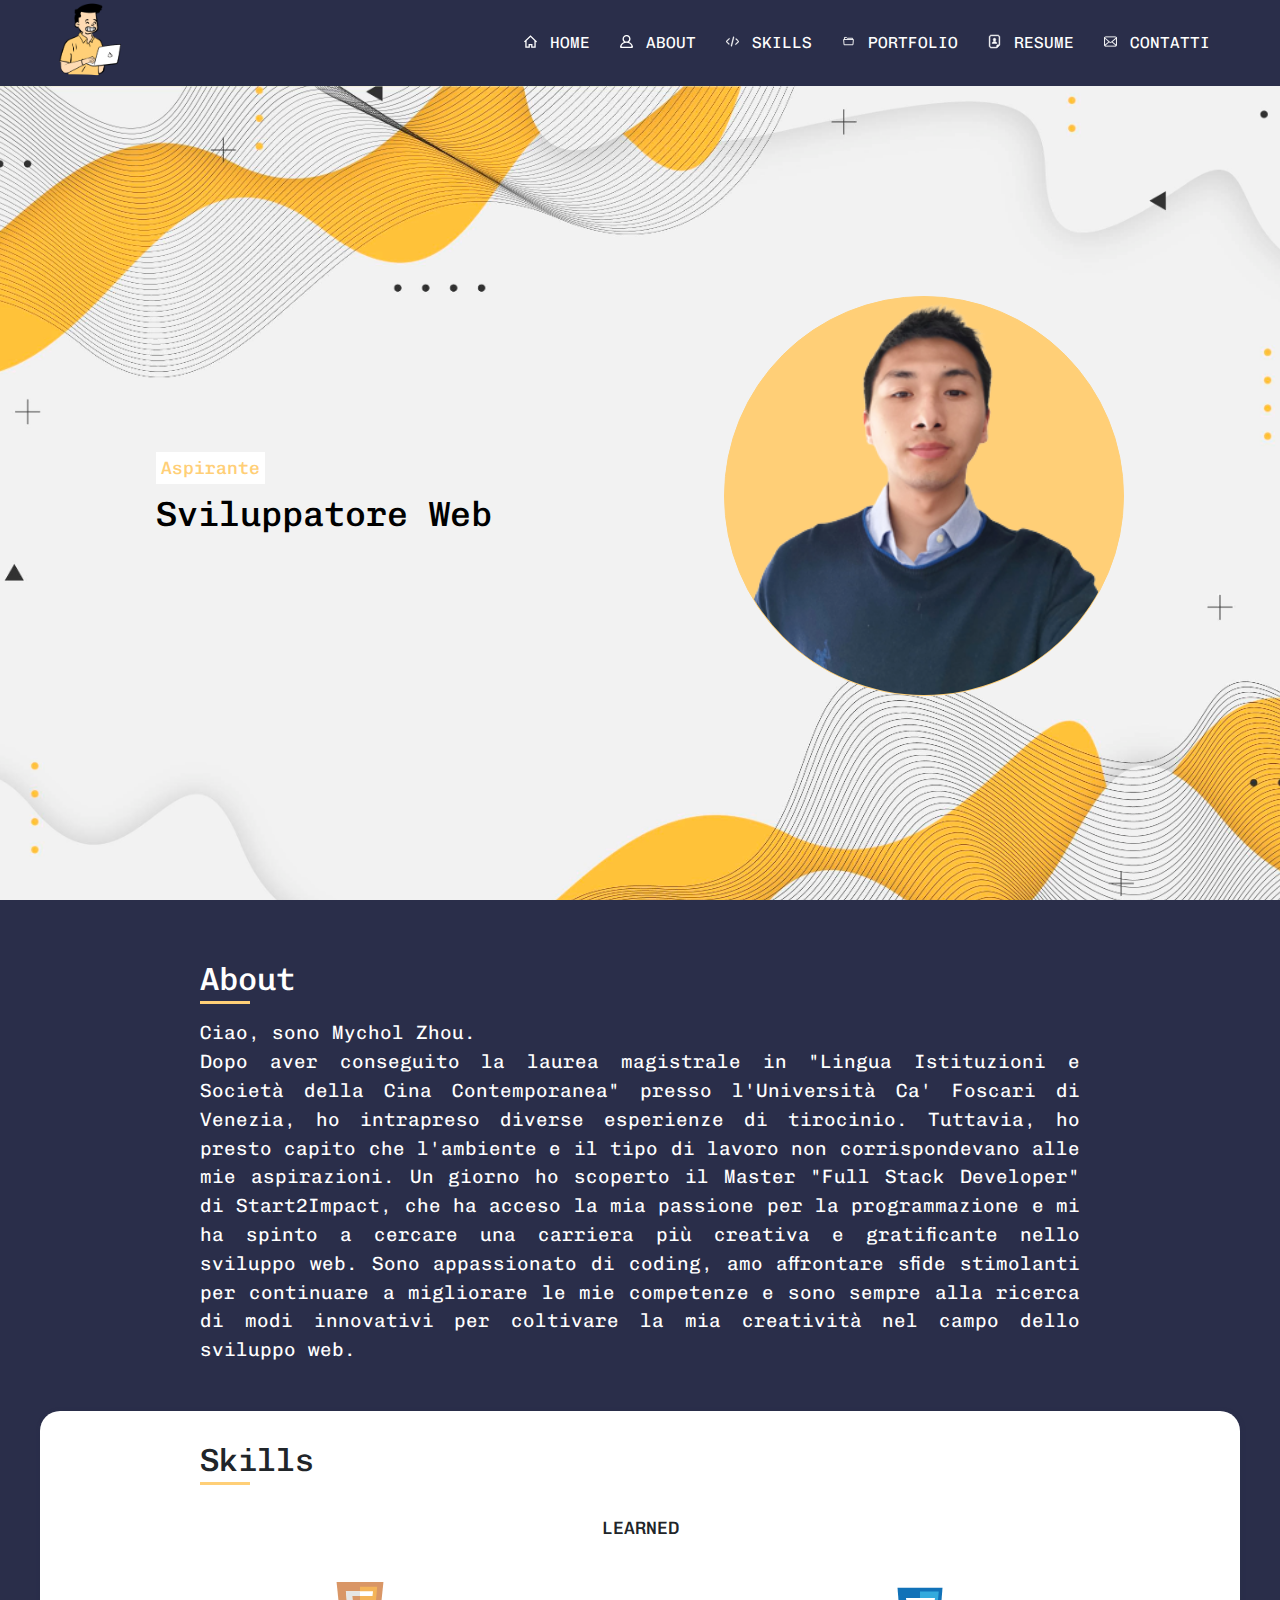
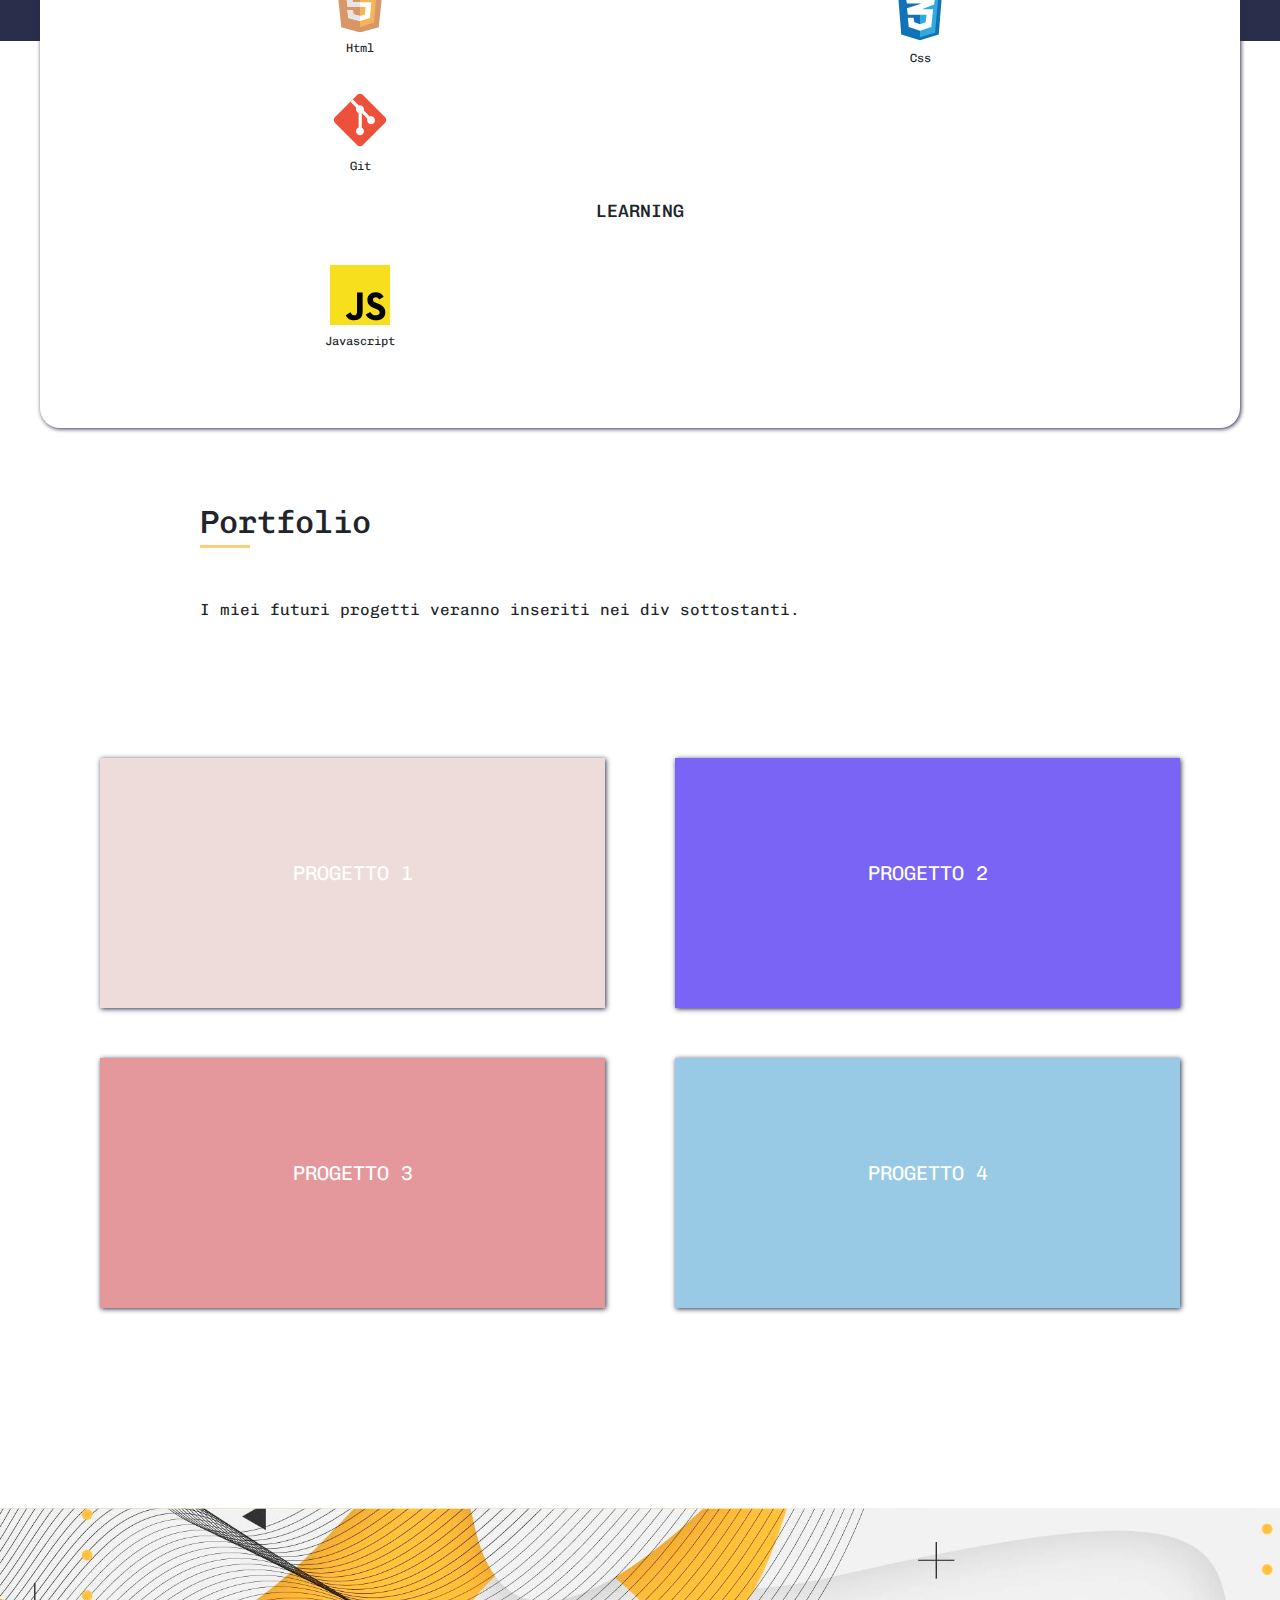
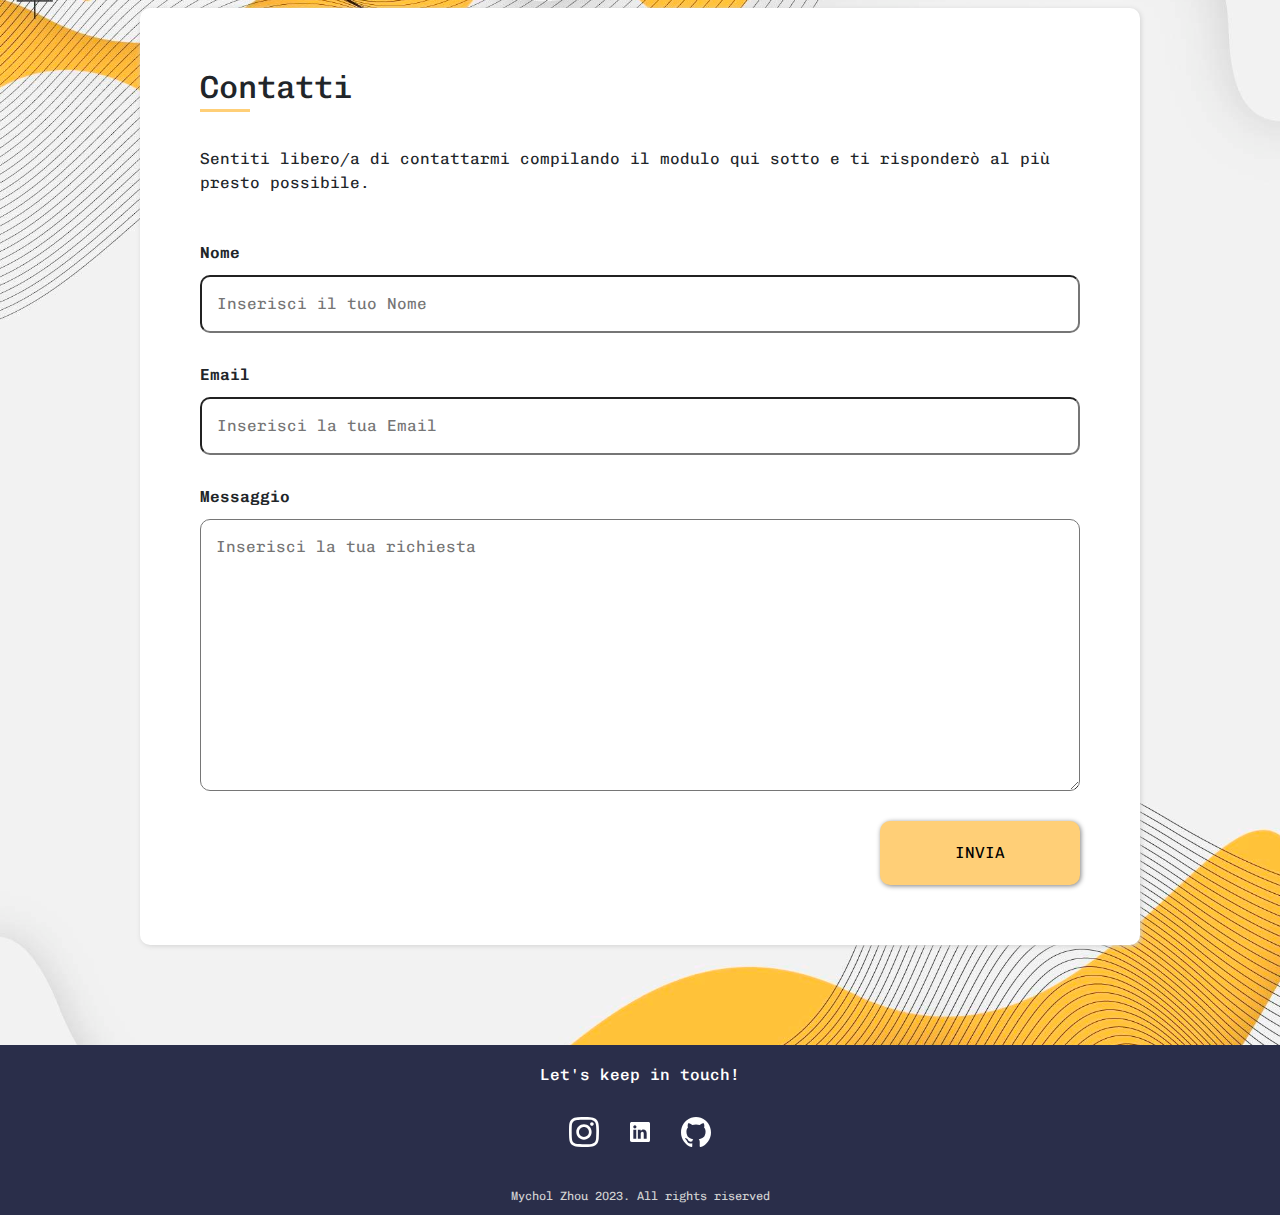
==== commit b3653b89: "progetto completato" ====
--- a/index.html
+++ b/index.html
@@ -102,7 +102,7 @@
       <span></span>
       <p> Ciao, sono Mychol Zhou. <br> 
 
-        Dopo aver conseguito la laurea magistrale in "Lingua Istituzioni e Società della Cina Contemporanea" presso l'Università Ca' Foscari di Venezia, ho intrapreso esperienze di tirocinio. Tuttavia, 
+        Dopo aver conseguito la laurea magistrale in "Lingua Istituzioni e Società della Cina Contemporanea" presso l'Università Ca' Foscari di Venezia, ho intrapreso diverse esperienze di tirocinio. Tuttavia, 
         ho presto capito che l'ambiente e il tipo di lavoro non corrispondevano alle mie aspirazioni. Un giorno ho scoperto il Master "Full Stack Developer" di Start2Impact, che ha acceso la mia passione per
         la programmazione e mi ha spinto a cercare una carriera più creativa e gratificante nello sviluppo web. 
         Sono appassionato di coding, amo affrontare sfide stimolanti per continuare a migliorare le mie competenze e sono sempre alla ricerca di modi innovativi per coltivare la mia creatività nel campo dello sviluppo web.
--- a/css/style.css
+++ b/css/style.css
@@ -9,11 +9,35 @@
   font-family: "Chivo Mono", monospace;
 }
 
-.container {
+.download-container {
+  display: -webkit-box;
+  display: -ms-flexbox;
+  display: flex;
+  -webkit-box-pack: end;
+      -ms-flex-pack: end;
+          justify-content: flex-end;
+  width: 100%;
+  max-width: 1400px;
+}
+.download-container a .download-btn {
+  padding: 8px 20px;
+  border-radius: 10px;
+  border: 1px solid #2a2e4a;
+  background-color: white;
+  color: #2a2e4a;
+  -webkit-transition: 0.3s;
+  transition: 0.3s;
+}
+.download-container a .download-btn:hover {
+  color: #2a2e4a;
+  background-color: #ffcf77;
+}
+
+.main-container {
   -webkit-box-shadow: 1px 1px 5px lightgray;
           box-shadow: 1px 1px 5px lightgray;
   margin-top: 100px;
-  margin-bottom: 100px;
+  margin-bottom: 45px;
 }
 
 .sx-section {
@@ -393,8 +417,8 @@
 
 .skills-title {
   display: block;
-  font-size: 20px;
-  font-weight: 700;
+  font-size: 18px;
+  font-weight: 500;
   margin-bottom: 40px;
   text-transform: uppercase;
   text-align: center;
@@ -467,12 +491,12 @@
   width: 100%;
 }
 .portfolio .portfolio-container a {
-  scroll-margin-top: 20px;
+  scroll-margin-top: 50px;
 }
 .portfolio .portfolio-container h2 {
   width: 100%;
   max-width: 1000px;
-  padding-top: 100px;
+  padding-top: 75px;
   padding-left: 60px;
 }
 .portfolio .portfolio-container span {
@@ -635,7 +659,7 @@
   margin-bottom: 100px;
 }
 footer .contatti a {
-  scroll-margin-top: 150px;
+  scroll-margin-top: 170px;
 }
 footer .contatti p {
   margin-top: 20px;
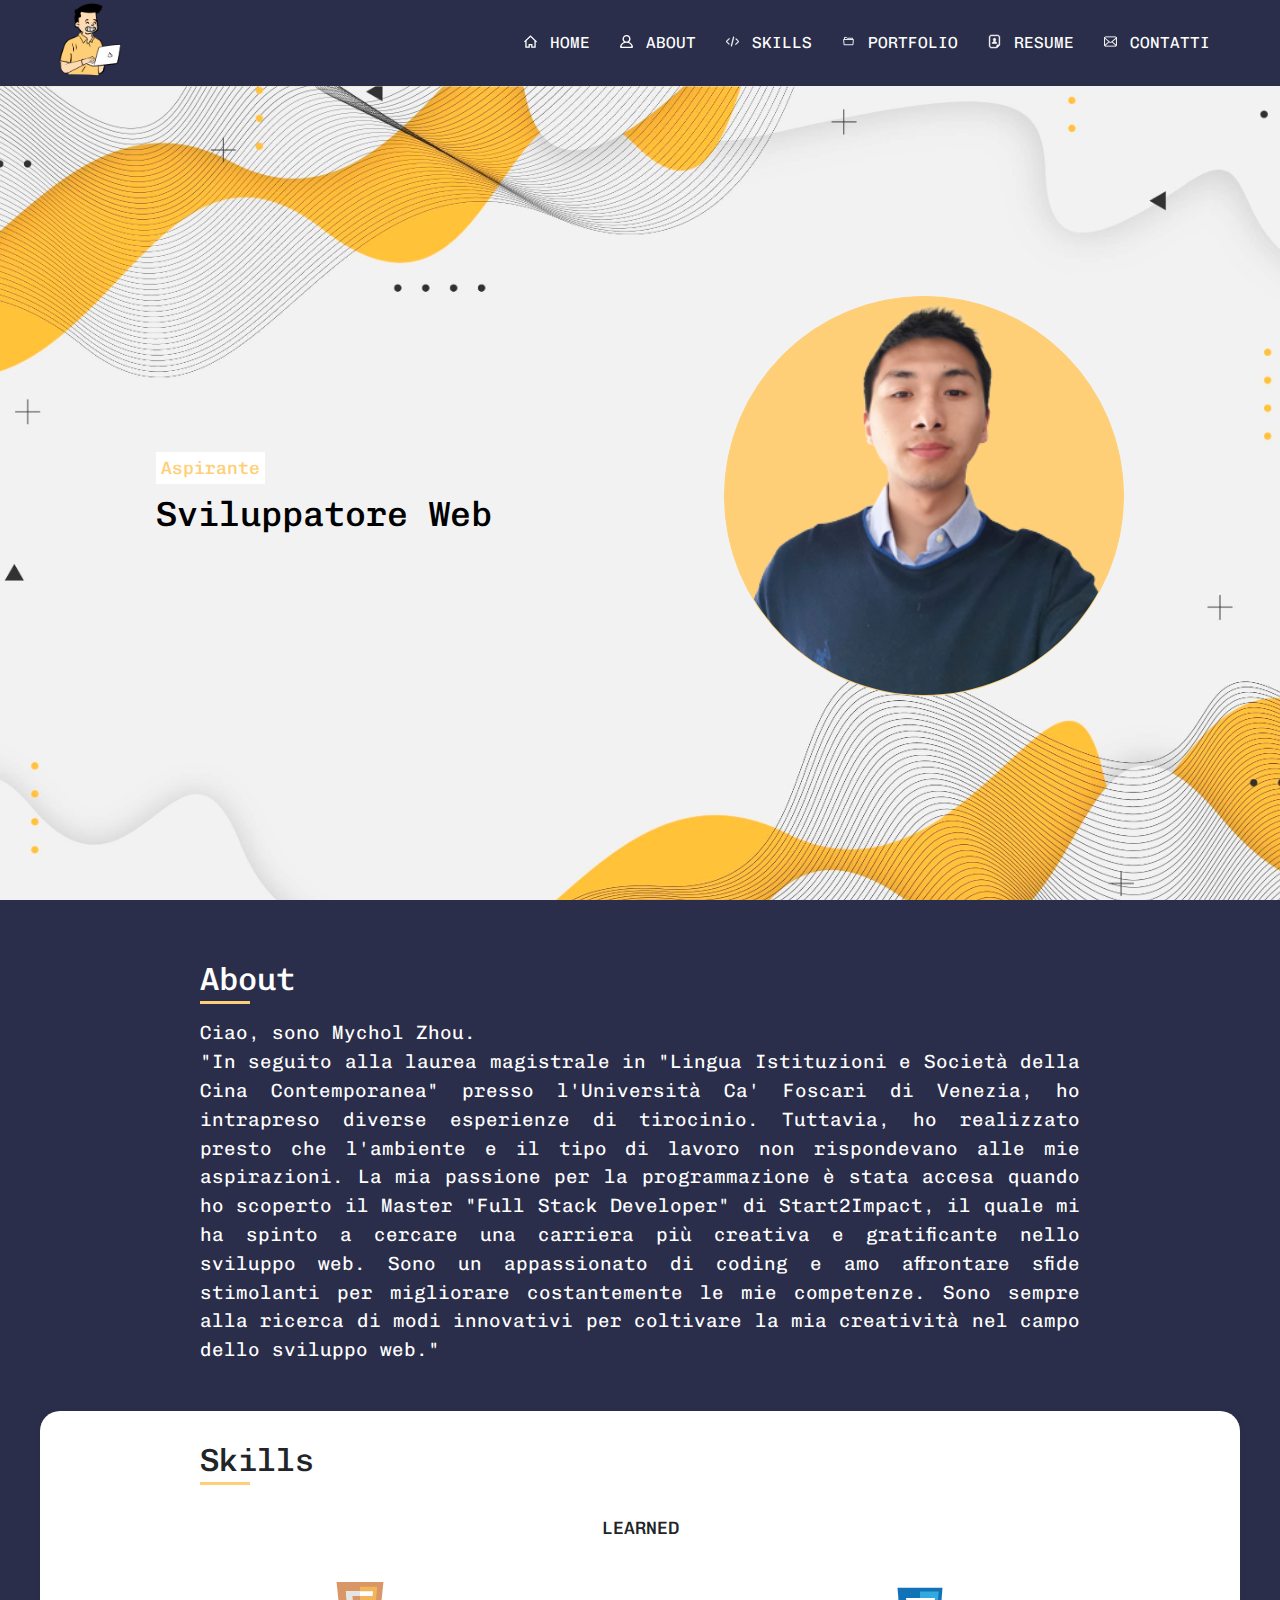
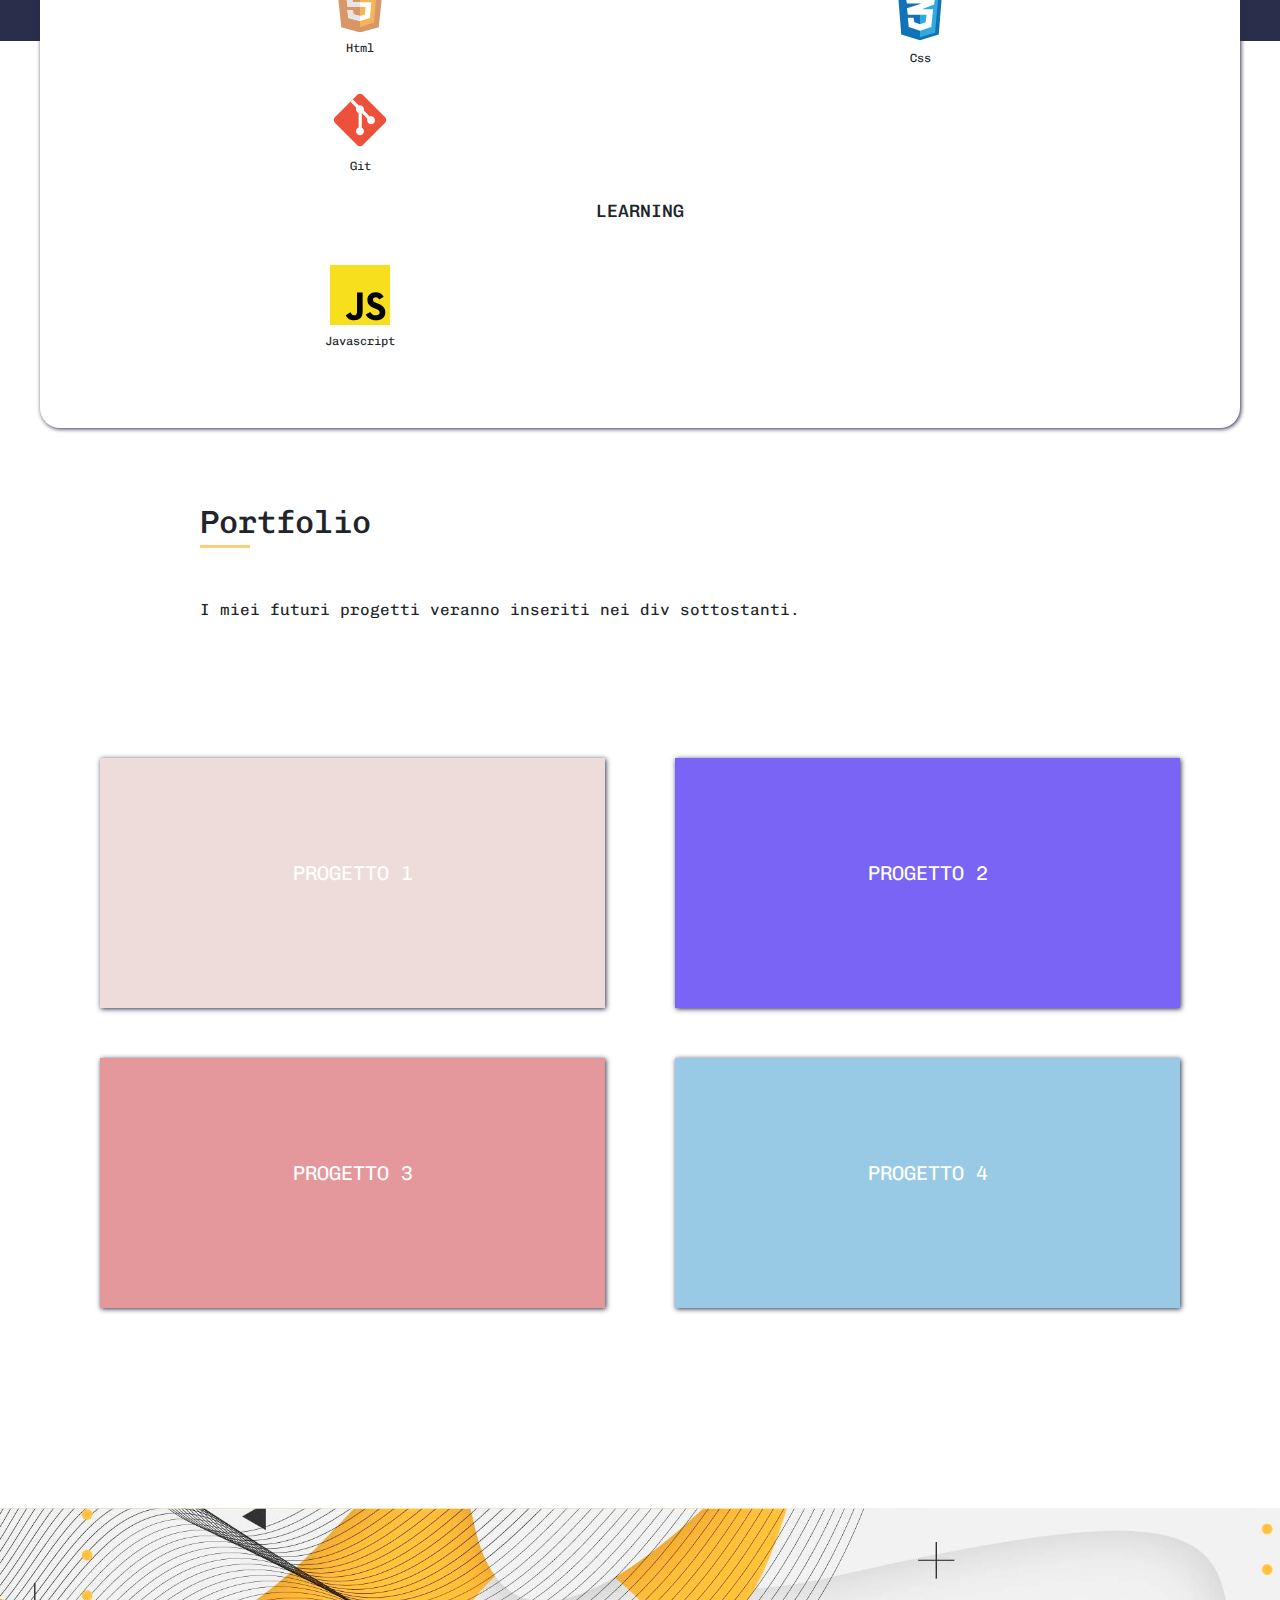
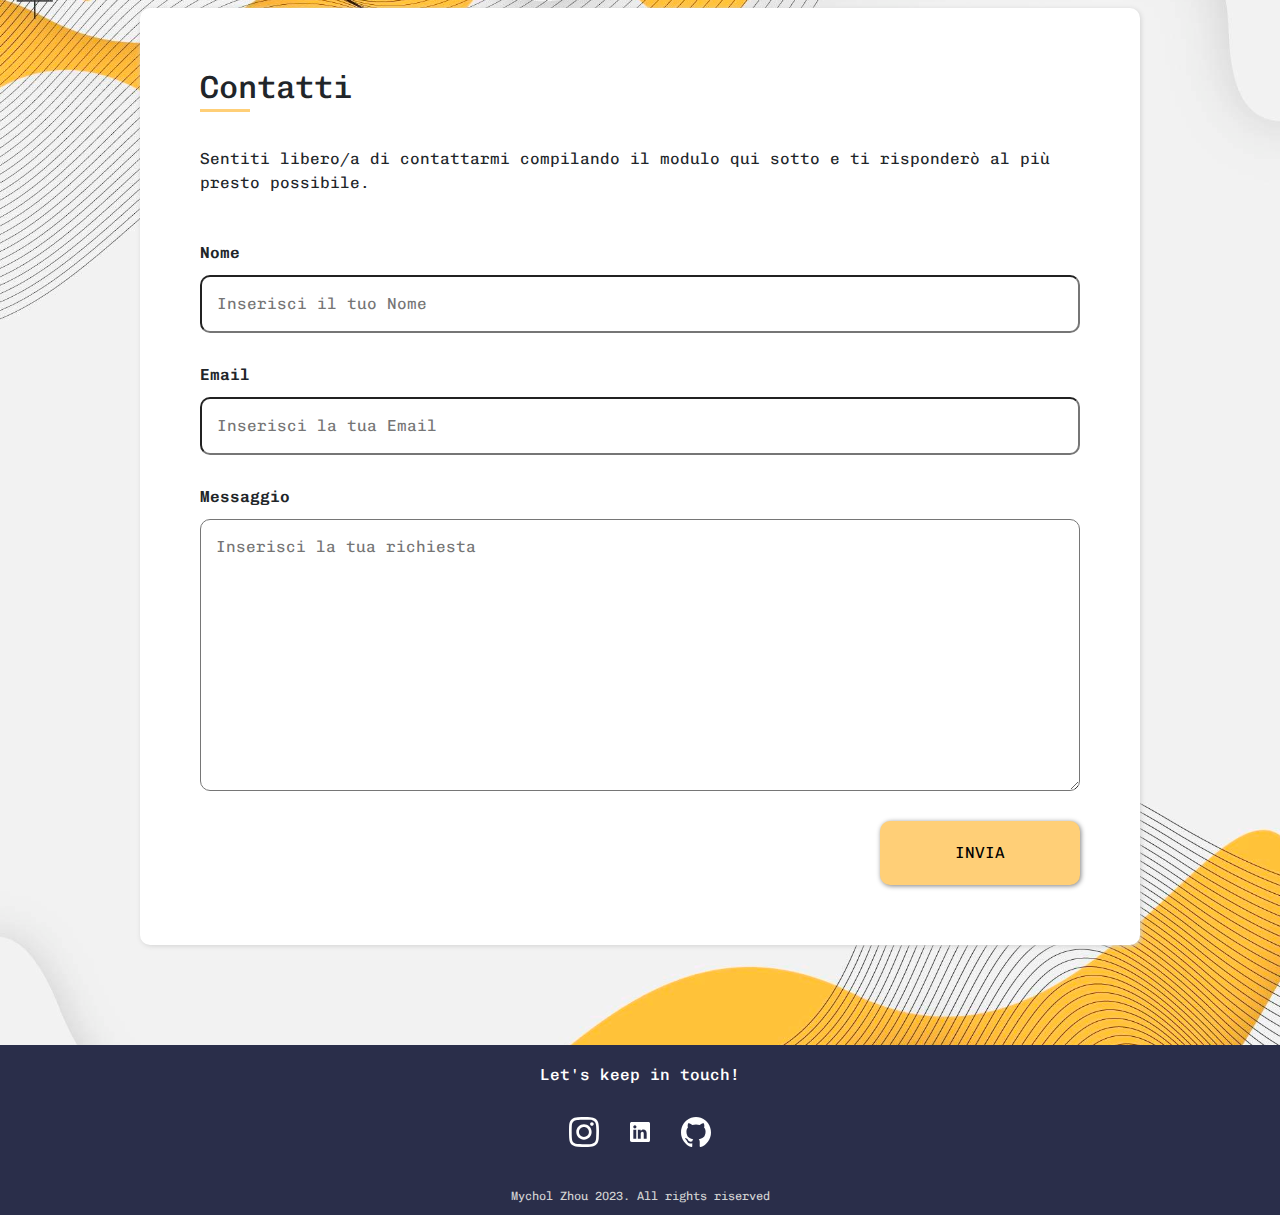
==== commit 75ca21cb: "prodetto finito" ====
--- a/index.html
+++ b/index.html
@@ -102,10 +102,7 @@
       <span></span>
       <p> Ciao, sono Mychol Zhou. <br> 
 
-        Dopo aver conseguito la laurea magistrale in "Lingua Istituzioni e Società della Cina Contemporanea" presso l'Università Ca' Foscari di Venezia, ho intrapreso diverse esperienze di tirocinio. Tuttavia, 
-        ho presto capito che l'ambiente e il tipo di lavoro non corrispondevano alle mie aspirazioni. Un giorno ho scoperto il Master "Full Stack Developer" di Start2Impact, che ha acceso la mia passione per
-        la programmazione e mi ha spinto a cercare una carriera più creativa e gratificante nello sviluppo web. 
-        Sono appassionato di coding, amo affrontare sfide stimolanti per continuare a migliorare le mie competenze e sono sempre alla ricerca di modi innovativi per coltivare la mia creatività nel campo dello sviluppo web.
+        "In seguito alla laurea magistrale in "Lingua Istituzioni e Società della Cina Contemporanea" presso l'Università Ca' Foscari di Venezia, ho intrapreso diverse esperienze di tirocinio. Tuttavia, ho realizzato presto che l'ambiente e il tipo di lavoro non rispondevano alle mie aspirazioni. La mia passione per la programmazione è stata accesa quando ho scoperto il Master "Full Stack Developer" di Start2Impact, il quale mi ha spinto a cercare una carriera più creativa e gratificante nello sviluppo web. Sono un appassionato di coding e amo affrontare sfide stimolanti per migliorare costantemente le mie competenze. Sono sempre alla ricerca di modi innovativi per coltivare la mia creatività nel campo dello sviluppo web."
 
     </p>
     </div>
@@ -228,7 +225,6 @@
   
 </footer>
 
-
   <script src="https://cdn.jsdelivr.net/npm/bootstrap@5.2.3/dist/js/bootstrap.bundle.min.js" integrity="sha384-kenU1KFdBIe4zVF0s0G1M5b4hcpxyD9F7jL+jjXkk+Q2h455rYXK/7HAuoJl+0I4" crossorigin="anonymous"></script>
   <script src="assets/js/index.js"></script>
 </body>
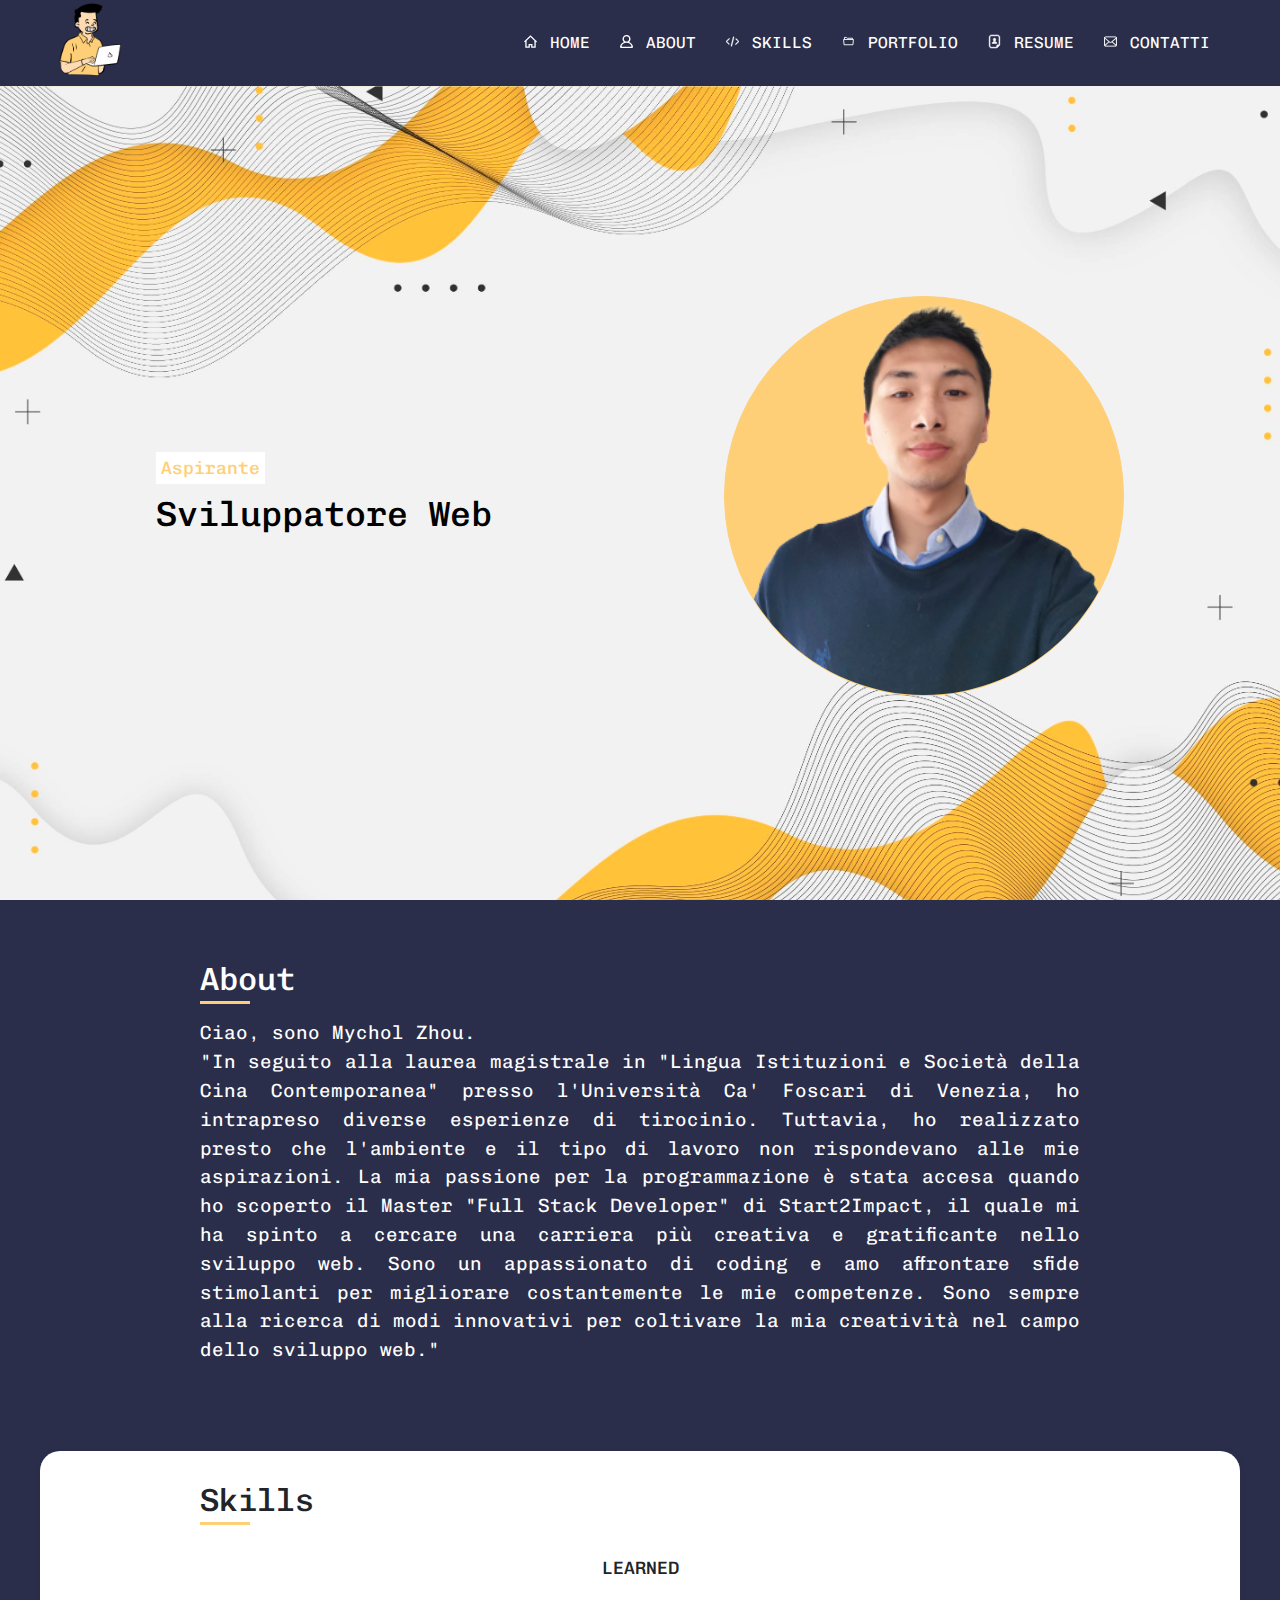
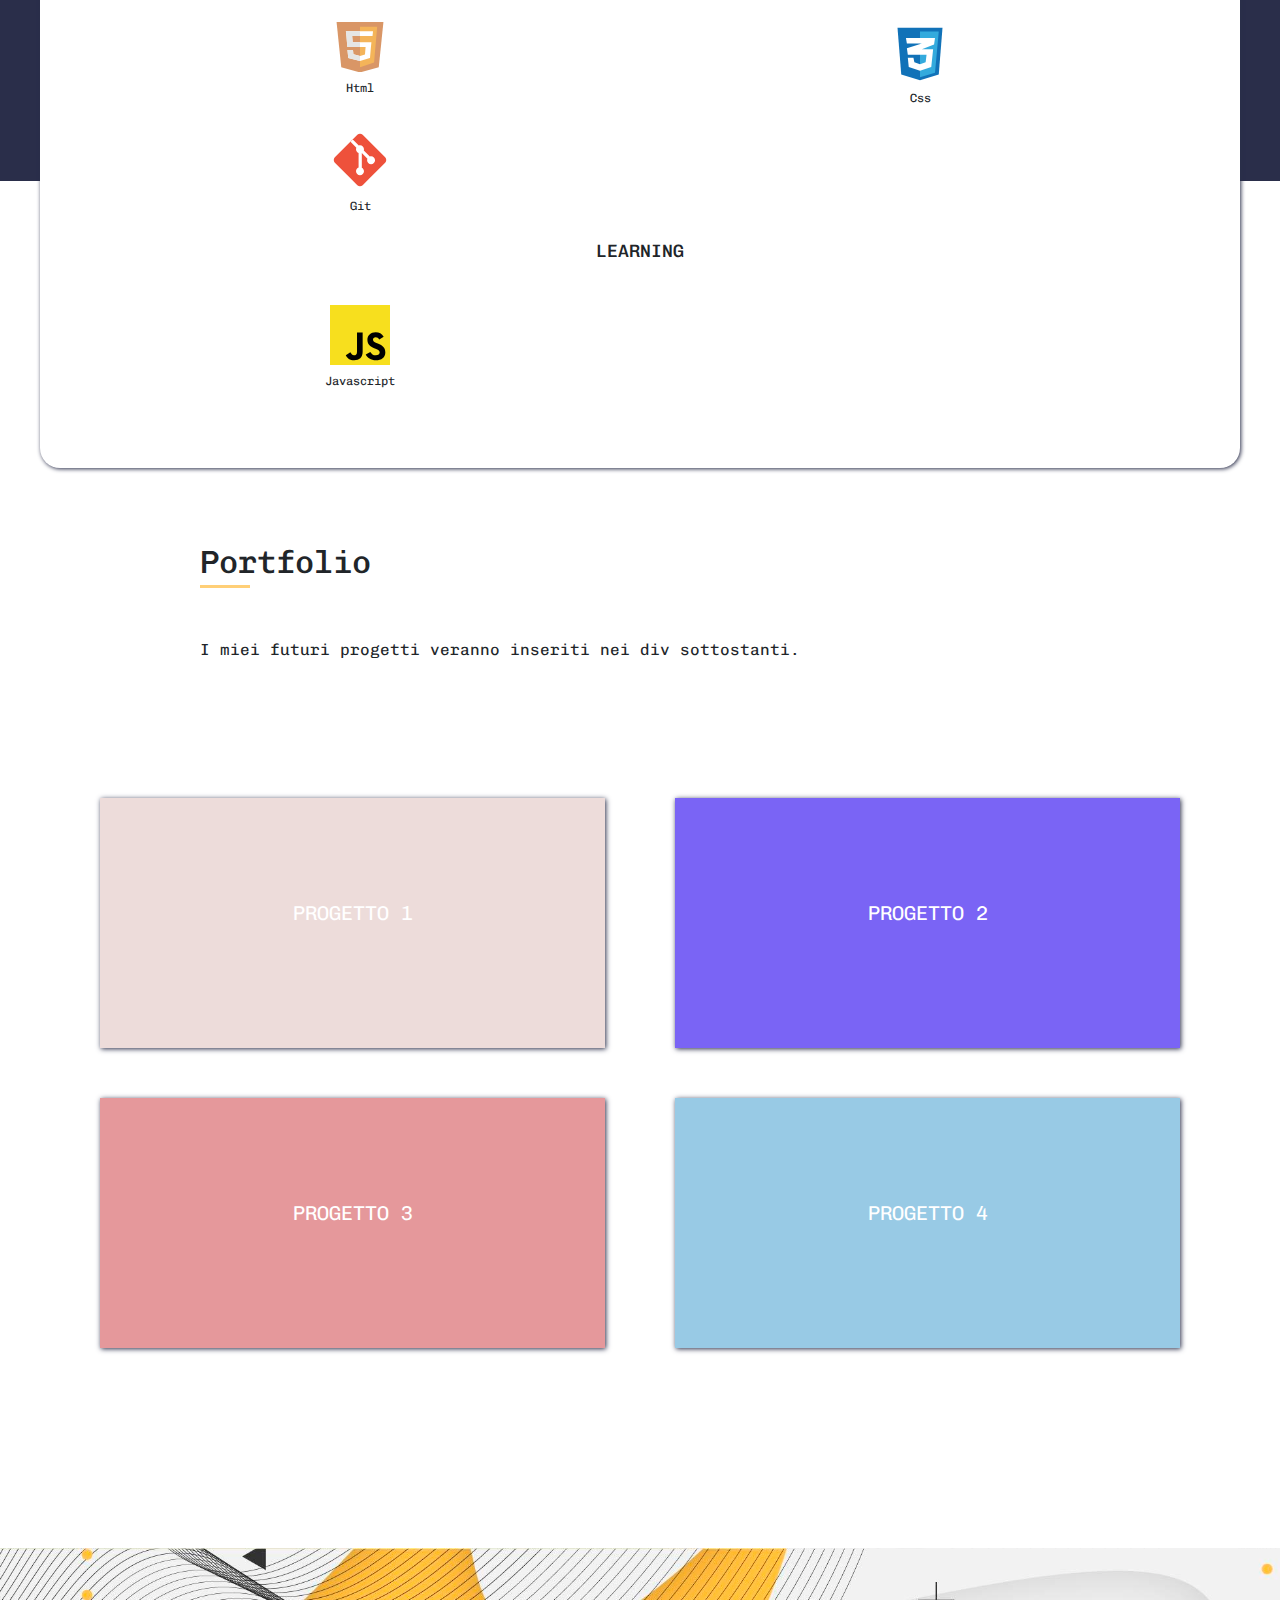
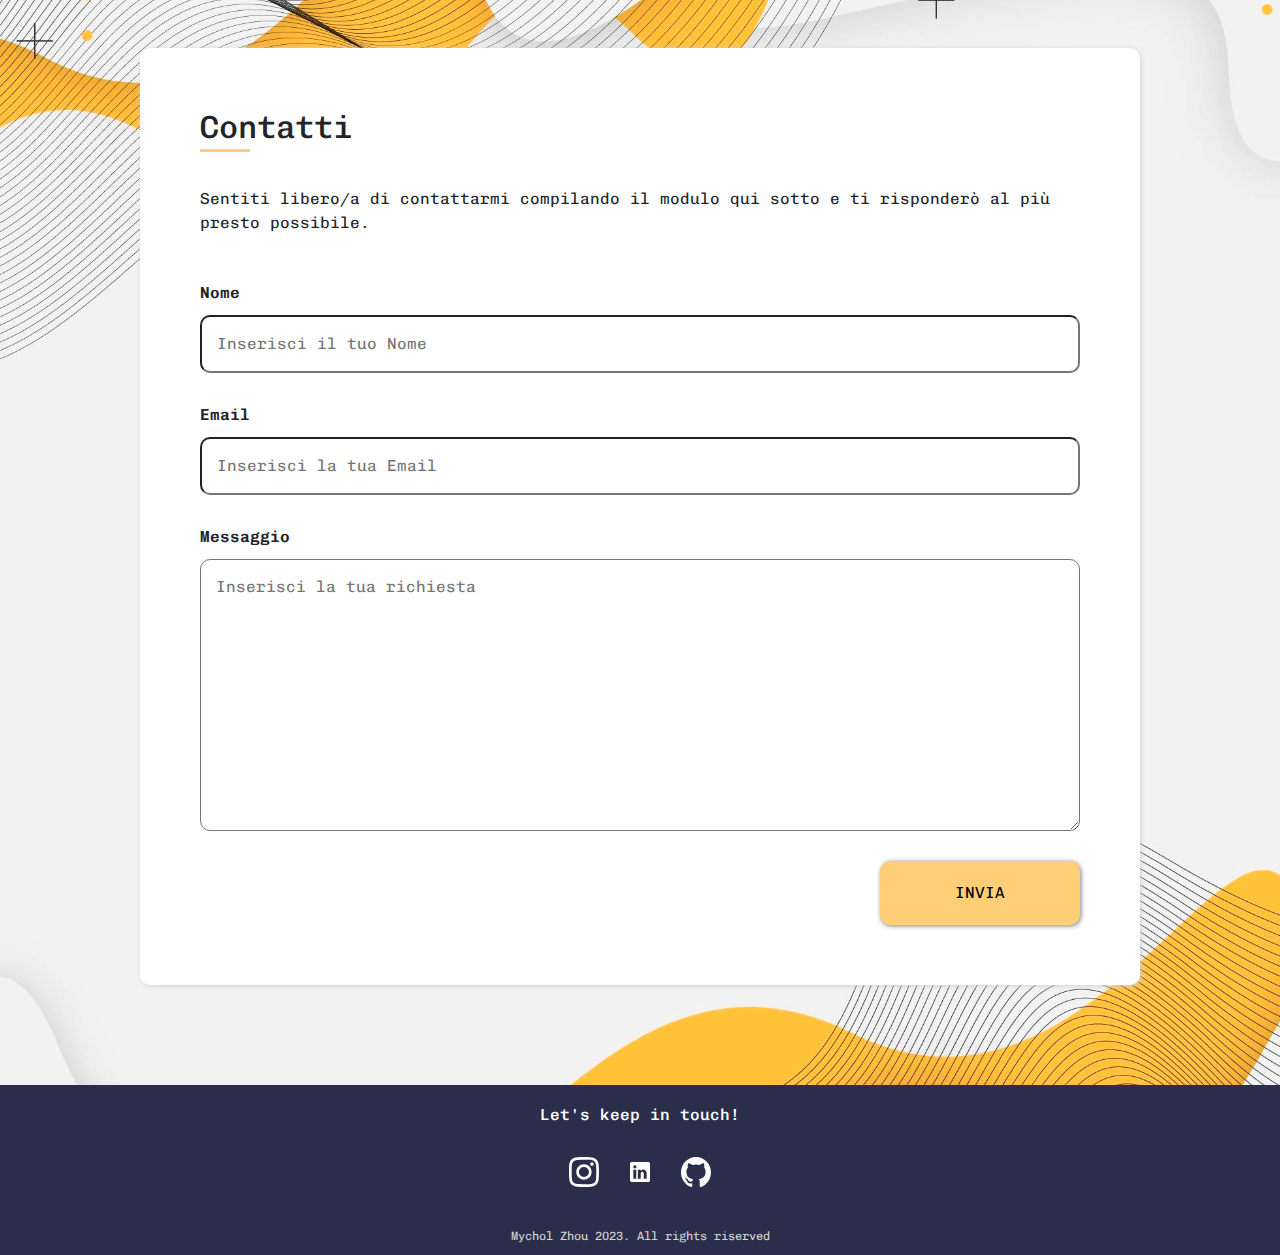
==== commit e3be5d69: "aggiunto nav bar a CV.html" ====
--- a/index.html
+++ b/index.html
@@ -8,6 +8,13 @@
   <link rel="icon" type="image/vnd.icon" href="/assets/img/favicon.png">
   <link rel="stylesheet" href="https://cdn.jsdelivr.net/npm/bootstrap@5.2.3/dist/css/bootstrap.min.css">
   <link rel="stylesheet" href="css/style.css">
+
+  <!-- Metadati Open Graph -->
+  <meta property="og:title" content="Portfolio di Mychol Zhou">
+  <meta property="og:description" content="Sito web realizzato al fine di completare il progetto finale di HTML e CSS di Start2Impact.">
+  <meta property="og:image" content="">
+  <meta property="og:url" content="">
+  <meta property="og:type" content="website">
 
   <!-- Google Fonts -->
   <link rel="preconnect" href="https://fonts.googleapis.com">
--- a/css/style.css
+++ b/css/style.css
@@ -36,7 +36,7 @@
 .main-container {
   -webkit-box-shadow: 1px 1px 5px lightgray;
           box-shadow: 1px 1px 5px lightgray;
-  margin-top: 100px;
+  margin-top: 150px;
   margin-bottom: 45px;
 }
 
@@ -303,7 +303,7 @@
   -webkit-box-pack: center;
       -ms-flex-pack: center;
           justify-content: center;
-  padding-bottom: 200px;
+  padding-bottom: 340px;
   width: 100%;
 }
 .about .about-content {
@@ -359,7 +359,7 @@
   -webkit-box-shadow: 1px 1px 4px #2a2e4a;
           box-shadow: 1px 1px 4px #2a2e4a;
   border-radius: 20px;
-  margin-top: -230px;
+  margin-top: -330px;
   padding-bottom: 15px;
   z-index: 10;
   max-width: 1200px;
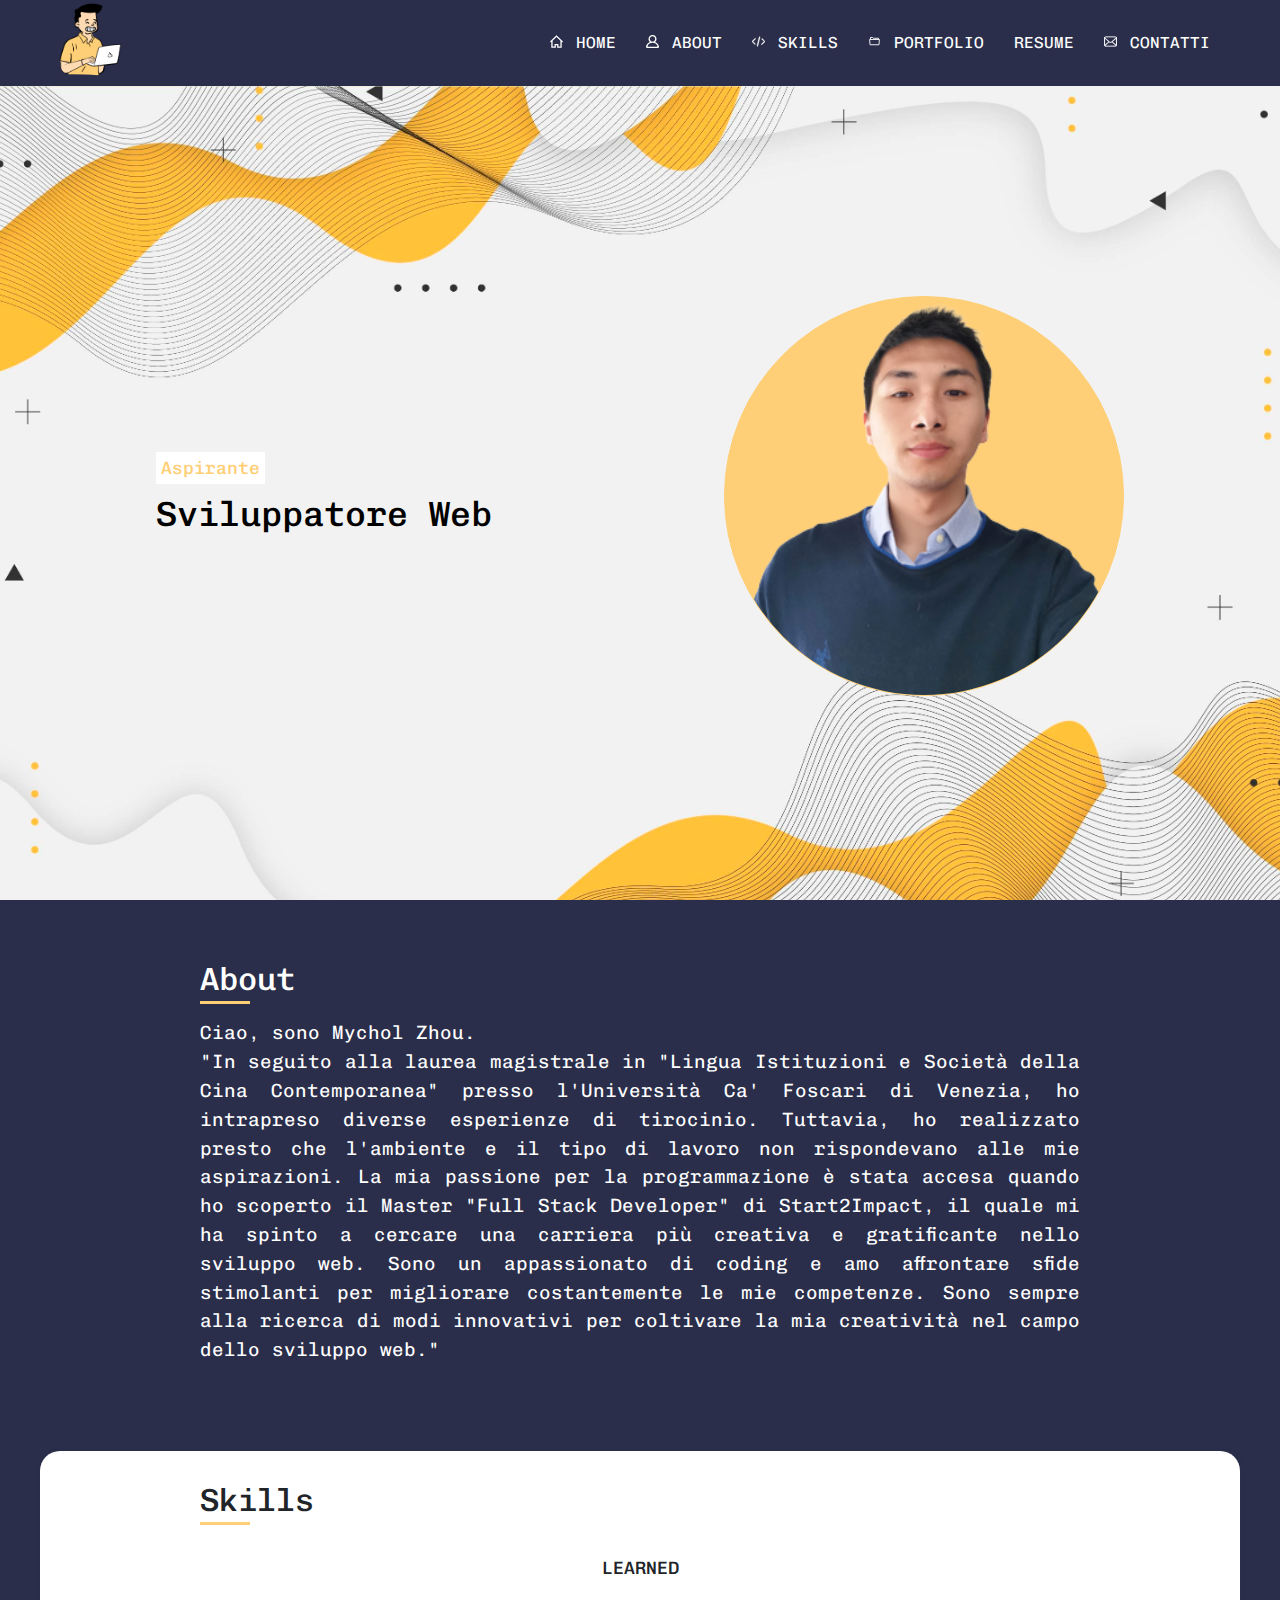
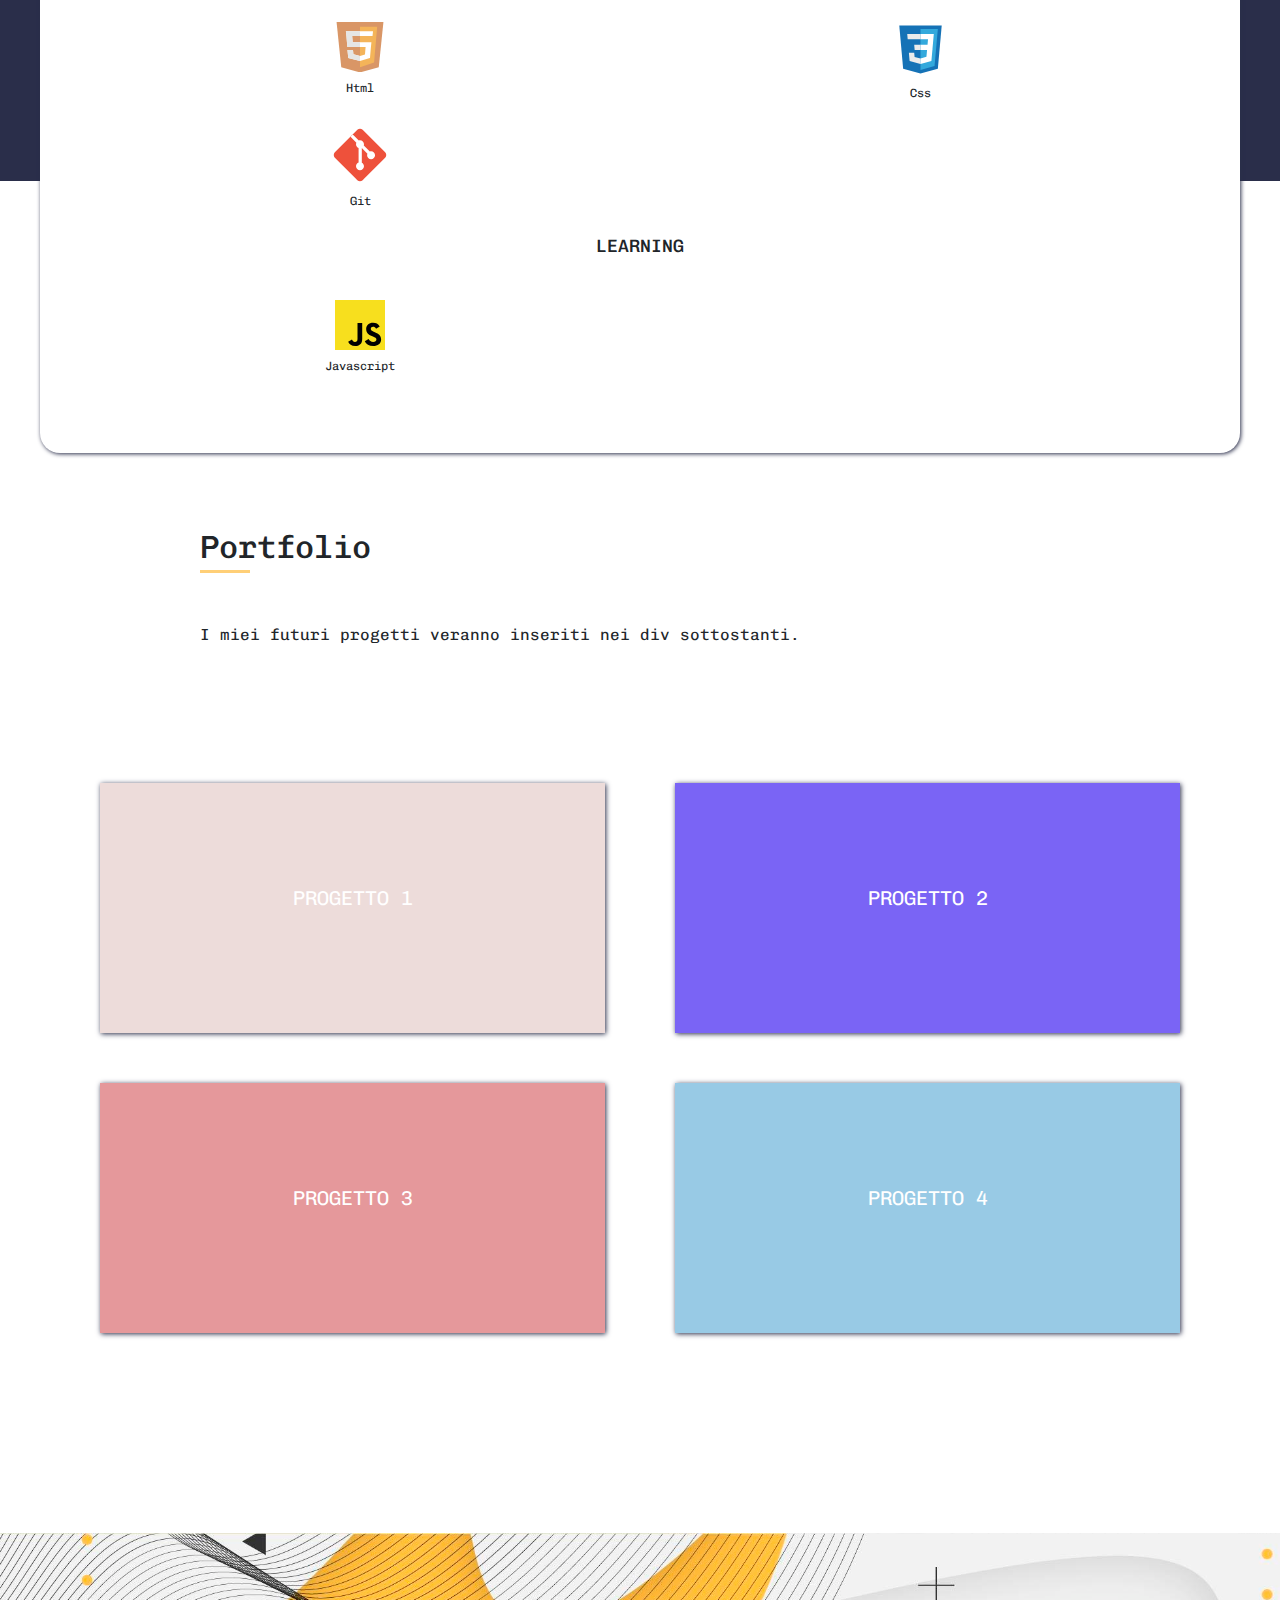
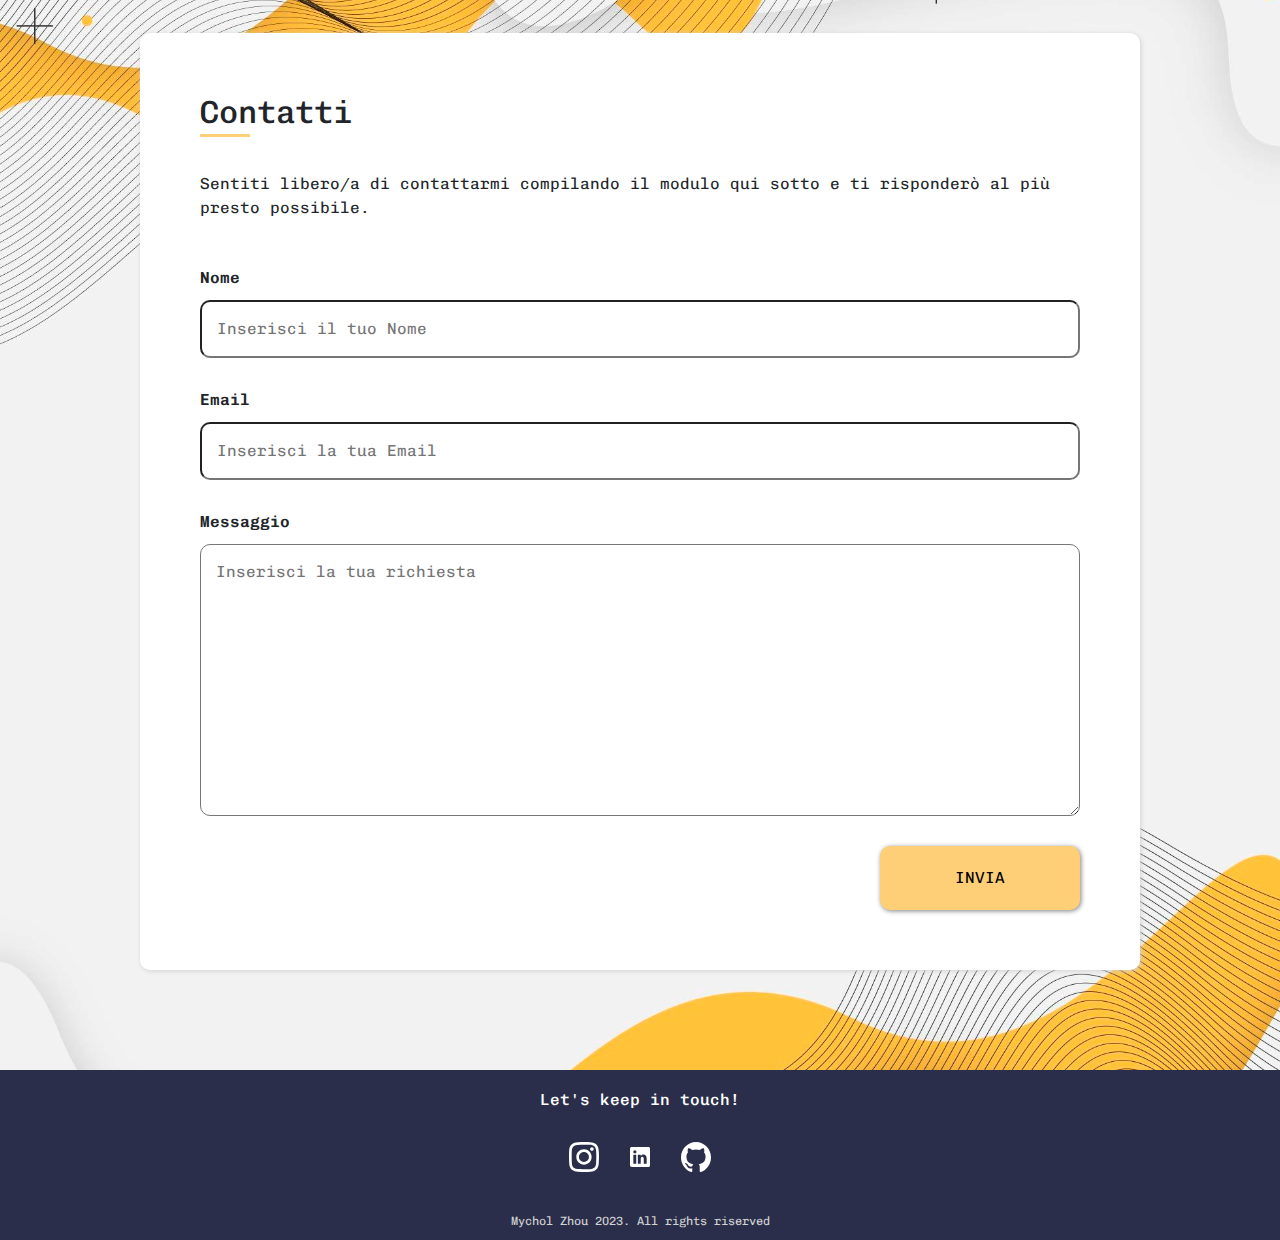
==== commit b4416d07: "Creazione file .svg" ====
--- a/index.html
+++ b/index.html
@@ -4,10 +4,12 @@
   <meta charset="UTF-8">
   <meta name="viewport" content="width=device-width, initial-scale=1.0">
   <meta http-equiv="X-UA-Compatible" content="ie=edge">
+  <meta name="description" content="Benvenuto nel mio sito web portfolio realizzato per il progetto finale in HTML&CSS di Start2Impact! Sono Mychol Zhou, un aspirante sviluppatore web, se vuoi scopri di più su di me, le mie competenze e la mia esperienza. Contattami per collaborazioni o progetti interessanti.">
+
   <title>Portfolio - Mychol Zhou</title>
-  <link rel="icon" type="image/vnd.icon" href="/assets/img/favicon.png">
+  <link rel="icon" type="image/vnd.icon" href="favicon.ico">
   <link rel="stylesheet" href="https://cdn.jsdelivr.net/npm/bootstrap@5.2.3/dist/css/bootstrap.min.css">
-  <link rel="stylesheet" href="css/style.css">
+  <link rel="stylesheet" href="assets/css/style.css">
 
   <!-- Metadati Open Graph -->
   <meta property="og:title" content="Portfolio di Mychol Zhou">
@@ -27,48 +29,44 @@
   <header>
     <div class="header-content">
       <a href="index.html">
-        <img class="logo" src="assets/img/favicon.png" alt="logo sito-web">
+        <img class="logo" src="assets/img/illustrazione-1.png" alt="logo sito-web">
       </a>
       <ul class="header-menu">
         <li>
           <a href="index.html">
-            <svg class="icons" width="13px" height="13px" viewBox="0 -0.5 21 21" version="1.1" xmlns="http://www.w3.org/2000/svg" xmlns:xlink="http://www.w3.org/1999/xlink" fill="#ffffff" stroke="#ffffff">
-              <g id="SVGRepo_bgCarrier" stroke-width="0"/>
-              <g id="SVGRepo_tracerCarrier" stroke-linecap="round" stroke-linejoin="round"/>
-              <g id="SVGRepo_iconCarrier"> <title>home [#ffffff]</title> <desc>Created with Sketch.</desc> <defs> </defs> <g id="Page-1" stroke="none" stroke-width="1" fill="none" fill-rule="evenodd"> <g id="Dribbble-Light-Preview" transform="translate(-419.000000, -720.000000)" fill="#ffffff"> <g id="icons" transform="translate(56.000000, 160.000000)"> <path d="M379.79996,578 L376.649968,578 L376.649968,574 L370.349983,574 L370.349983,578 L367.19999,578 L367.19999,568.813 L373.489475,562.823 L379.79996,568.832 L379.79996,578 Z M381.899955,568.004 L381.899955,568 L381.899955,568 L373.502075,560 L363,569.992 L364.481546,571.406 L365.099995,570.813 L365.099995,580 L372.449978,580 L372.449978,576 L374.549973,576 L374.549973,580 L381.899955,580 L381.899955,579.997 L381.899955,570.832 L382.514204,571.416 L384.001,570.002 L381.899955,568.004 Z" id="home-[#ffffff]"> </path> </g> </g> </g> </g>
-              </svg>
+            <img class="icons" src="assets/icon/icon-home.svg" alt="icona home"/>
             Home
           </a>
         </li>
         <li>
           <a href="#about">
-            <svg class="icons"viewBox="0 0 20 20" version="1.1" xmlns="http://www.w3.org/2000/svg" xmlns:xlink="http://www.w3.org/1999/xlink" fill="#ffffff"><g id="SVGRepo_bgCarrier" stroke-width="0"></g><g id="SVGRepo_tracerCarrier" stroke-linecap="round" stroke-linejoin="round"></g><g id="SVGRepo_iconCarrier"> <title>profile_round [#ffffff]</title> <desc>Created with Sketch.</desc> <defs> </defs> <g id="Page-1" stroke="none" stroke-width="1" fill="none" fill-rule="evenodd"> <g id="Dribbble-Light-Preview" transform="translate(-140.000000, -2159.000000)" fill="#ffffff"> <g id="icons" transform="translate(56.000000, 160.000000)"> <path d="M100.562548,2016.99998 L87.4381713,2016.99998 C86.7317804,2016.99998 86.2101535,2016.30298 86.4765813,2015.66198 C87.7127655,2012.69798 90.6169306,2010.99998 93.9998492,2010.99998 C97.3837885,2010.99998 100.287954,2012.69798 101.524138,2015.66198 C101.790566,2016.30298 101.268939,2016.99998 100.562548,2016.99998 M89.9166645,2004.99998 C89.9166645,2002.79398 91.7489936,2000.99998 93.9998492,2000.99998 C96.2517256,2000.99998 98.0830339,2002.79398 98.0830339,2004.99998 C98.0830339,2007.20598 96.2517256,2008.99998 93.9998492,2008.99998 C91.7489936,2008.99998 89.9166645,2007.20598 89.9166645,2004.99998 M103.955674,2016.63598 C103.213556,2013.27698 100.892265,2010.79798 97.837022,2009.67298 C99.4560048,2008.39598 100.400241,2006.33098 100.053171,2004.06998 C99.6509769,2001.44698 97.4235996,1999.34798 94.7348224,1999.04198 C91.0232075,1998.61898 87.8750721,2001.44898 87.8750721,2004.99998 C87.8750721,2006.88998 88.7692896,2008.57398 90.1636971,2009.67298 C87.1074334,2010.79798 84.7871636,2013.27698 84.044024,2016.63598 C83.7745338,2017.85698 84.7789973,2018.99998 86.0539717,2018.99998 L101.945727,2018.99998 C103.221722,2018.99998 104.226185,2017.85698 103.955674,2016.63598" id="profile_round-[#ffffff]"> </path> </g> </g> </g> </g></svg>
+            <img class="icons" src="assets/icon/icon-about.svg" alt="icona about"/>
             About 
           </a>
         </li> 
         <li>
           <a href="#skills">
-            <svg class="icons" fill="#ffffff" viewBox="0 0 32 32" xmlns="http://www.w3.org/2000/svg" stroke="#ffffff" stroke-width="1.024"><g id="SVGRepo_bgCarrier" stroke-width="0"></g><g id="SVGRepo_tracerCarrier" stroke-linecap="round" stroke-linejoin="round"></g><g id="SVGRepo_iconCarrier"> <path d="M7.11,23.52l1.42-1.41C5.14,18.72,3.37,17,2.39,16L8.53,9.89A1,1,0,1,0,7.11,8.47L.29,15.29A1.05,1.05,0,0,0,0,16a1,1,0,0,0,.3.71Z"></path> <path d="M31.71,15.29c-.1-.09-6.82-6.82-6.82-6.82L23.48,9.89c3.38,3.38,5.15,5.16,6.13,6.09l-6.13,6.13a1,1,0,0,0,.7,1.71,1,1,0,0,0,.71-.3l6.82-6.81A1,1,0,0,0,32,16,1,1,0,0,0,31.71,15.29Z"></path> <path d="M13.27,27.91a1,1,0,0,0,1-.76L19.7,5.33a1,1,0,0,0-1.94-.48L12.3,26.67A1,1,0,0,0,13,27.88,1,1,0,0,0,13.27,27.91Z"></path> </g></svg>           
+            <img class="icons" src="assets/icon/icon-skills.svg" alt="icona skills"/>
              Skills
           </a>
         </li>
 
         <li>
           <a href="#portfolio">
-            <svg class="icons" viewBox="0 0 64.00 64.00" xmlns="http://www.w3.org/2000/svg" fill="none" stroke="#ffffff" stroke-width="4.4799999999999995"><g id="SVGRepo_bgCarrier" stroke-width="0"></g><g id="SVGRepo_tracerCarrier" stroke-linecap="round" stroke-linejoin="round"></g><g id="SVGRepo_iconCarrier"><polygon points="54 48 10 48 8 22 56 22 54 48"></polygon><polyline points="12 22 12 12 22 12 26 16 52 16 52 22"></polyline></g></svg>
+            <img class="icons" src="assets/icon/icon-portfolio.svg" alt="icona portfolio"/>
              Portfolio
           </a>
         </li>
 
         <li>
           <a href="cv.html" target="_blank">
-            <svg class="icons" height="15px" width="15px" version="1.1" id="_x32_" xmlns="http://www.w3.org/2000/svg" xmlns:xlink="http://www.w3.org/1999/xlink" viewBox="0 0 512 512" xml:space="preserve" fill="#ffffff" stroke="#ffffff" stroke-width="19.968"><g id="SVGRepo_bgCarrier" stroke-width="0"></g><g id="SVGRepo_tracerCarrier" stroke-linecap="round" stroke-linejoin="round"></g><g id="SVGRepo_iconCarrier"> <style type="text/css"> .st0{fill:#ffffff;} </style> <g> <path class="st0" d="M276.239,252.183c-6.37,2.127-13.165,3.308-20.239,3.308c-7.074,0-13.87-1.181-20.24-3.308 c-46.272,7.599-70.489,41.608-70.489,82.877H256h90.728C346.728,293.791,322.515,259.782,276.239,252.183z"></path> <path class="st0" d="M256,240.788c27.43,0,49.658-22.24,49.658-49.666v-14.087c0-27.426-22.228-49.659-49.658-49.659 c-27.43,0-49.658,22.233-49.658,49.659v14.087C206.342,218.548,228.57,240.788,256,240.788z"></path> <path class="st0" d="M378.4,0H133.582C86.234,0,47.7,38.542,47.7,85.899v340.22C47.7,473.476,86.234,512,133.582,512h205.695 h13.175l9.318-9.301l93.229-93.229l9.301-9.31v-13.174V85.899C464.3,38.542,425.766,0,378.4,0z M432.497,386.985H384.35 c-24.882,0-45.074,20.183-45.074,45.073v48.139H133.582c-29.866,0-54.078-24.221-54.078-54.078V85.899 c0-29.874,24.212-54.096,54.078-54.096H378.4c29.876,0,54.096,24.222,54.096,54.096V386.985z"></path> </g> </g></svg>
+           
             Resume
           </a>
         </li>
         <li>
           <a href="#contatti">
-            <svg class="icons" height="15px" width="15px" version="1.1" id="_x32_" xmlns="http://www.w3.org/2000/svg" xmlns:xlink="http://www.w3.org/1999/xlink" viewBox="0 0 512 512" xml:space="preserve" fill="#ffffff" stroke="#ffffff" stroke-width="6.144"><g id="SVGRepo_bgCarrier" stroke-width="0"></g><g id="SVGRepo_tracerCarrier" stroke-linecap="round" stroke-linejoin="round"></g><g id="SVGRepo_iconCarrier"> <style type="text/css"> .st0{fill:#ffffff;} </style> <g> <path class="st0" d="M510.678,112.275c-2.308-11.626-7.463-22.265-14.662-31.054c-1.518-1.915-3.104-3.63-4.823-5.345 c-12.755-12.818-30.657-20.814-50.214-20.814H71.021c-19.557,0-37.395,7.996-50.21,20.814c-1.715,1.715-3.301,3.43-4.823,5.345 C8.785,90.009,3.63,100.649,1.386,112.275C0.464,116.762,0,121.399,0,126.087V385.92c0,9.968,2.114,19.55,5.884,28.203 c3.497,8.26,8.653,15.734,14.926,22.001c1.59,1.586,3.169,3.044,4.892,4.494c12.286,10.175,28.145,16.32,45.319,16.32h369.958 c17.18,0,33.108-6.145,45.323-16.384c1.718-1.386,3.305-2.844,4.891-4.43c6.27-6.267,11.425-13.741,14.994-22.001v-0.064 c3.769-8.653,5.812-18.171,5.812-28.138V126.087C512,121.399,511.543,116.762,510.678,112.275z M46.509,101.571 c6.345-6.338,14.866-10.175,24.512-10.175h369.958c9.646,0,18.242,3.837,24.512,10.175c1.122,1.129,2.179,2.387,3.112,3.637 L274.696,274.203c-5.348,4.687-11.954,7.002-18.696,7.002c-6.674,0-13.276-2.315-18.695-7.002L43.472,105.136 C44.33,103.886,45.387,102.7,46.509,101.571z M36.334,385.92V142.735L176.658,265.15L36.405,387.435 C36.334,386.971,36.334,386.449,36.334,385.92z M440.979,420.597H71.021c-6.281,0-12.158-1.651-17.174-4.552l147.978-128.959 l13.815,12.018c11.561,10.046,26.028,15.134,40.36,15.134c14.406,0,28.872-5.088,40.432-15.134l13.808-12.018l147.92,128.959 C453.137,418.946,447.26,420.597,440.979,420.597z M475.666,385.92c0,0.529,0,1.051-0.068,1.515L335.346,265.221L475.666,142.8 V385.92z"></path> </g> </g></svg>
+            <img class="icons" src="assets/icon/icon-contatti.svg" alt="icona contatti"/>
             Contatti
           </a>
         </li>
@@ -98,7 +96,7 @@
         <p><span>Aspirante</span> <br>Sviluppatore Web</p>
       </div>
       <div class="img-container">
-        <img src="assets/img/fotocv-senzabg copia.png" alt="foto cv">
+        <img src="assets/img/fotocv-senzabg.png" alt="foto cv">
       </div>
     </div>
   </section>
@@ -129,26 +127,24 @@
         <div class="languages-learned">
         
           <div class="language">
-            <svg height="50px" width="50px" version="1.1" id="Layer_1" xmlns="http://www.w3.org/2000/svg" xmlns:xlink="http://www.w3.org/1999/xlink" viewBox="0 0 291.31 291.31" xml:space="preserve" fill="#000000"><g id="SVGRepo_bgCarrier" stroke-width="0"></g><g id="SVGRepo_tracerCarrier" stroke-linecap="round" stroke-linejoin="round"></g><g id="SVGRepo_iconCarrier"> <g> <path style="fill:#D99666;" d="M9.099,0h273.112L254.9,263.999L154.759,291.31h-18.207L36.41,263.999L9.099,0z"></path> <path style="fill:#F4B459;" d="M145.655,27.302h100.141l-18.207,209.386l-81.933,27.311 C145.655,263.999,145.655,27.302,145.655,27.302z"></path> <polygon style="fill:#FFFFFF;" points="218.649,81.806 221.516,54.613 63.43,54.613 66.616,81.806 69.53,118.403 69.493,118.403 72.252,145.641 178.228,145.641 174.587,188.975 145.655,198.115 145.655,197.833 107.183,187.664 104.825,163.785 72.698,163.785 77.013,207.647 77.013,209.44 145.655,227.584 203.218,209.44 203.919,209.44 203.937,209.194 204.064,209.176 204.064,207.738 209.272,145.641 209.39,145.641 212.158,118.403 102.94,118.403 100.027,81.806 "></polygon> <g> <polygon style="fill:#E5E5E5;" points="145.655,54.613 63.43,54.613 66.616,81.806 69.53,118.403 69.493,118.403 72.252,145.641 145.655,145.641 145.655,118.403 102.94,118.403 100.027,81.806 145.655,81.806 "></polygon> <polygon style="fill:#E5E5E5;" points="145.655,197.833 107.183,187.664 104.825,163.785 72.698,163.785 77.013,207.647 77.013,209.44 145.655,227.584 145.655,198.115 "></polygon> </g></g> </g></svg>
+            <img src="assets/icon/icon-html.svg" alt="icona html">
             <p>Html</p>
           </div>
          <div class="language">
-          <svg viewBox="0 0 32 32" fill="none" xmlns="http://www.w3.org/2000/svg"><g id="SVGRepo_bgCarrier" stroke-width="0"></g><g id="SVGRepo_tracerCarrier" stroke-linecap="round" stroke-linejoin="round"></g><g id="SVGRepo_iconCarrier"> <path d="M6 28L4 3H28L26 28L16 31L6 28Z" fill="#1172B8"></path> <path d="M26 5H16V29.5L24 27L26 5Z" fill="#33AADD"></path> <path d="M19.5 17.5H9.5L9 14L17 11.5H9L8.5 8.5H24L23.5 12L17 14.5H23L22 24L16 26L10 24L9.5 19H12.5L13 21.5L16 22.5L19 21.5L19.5 17.5Z" fill="white"></path> </g></svg>
-          <p>Css</p>
+          <img src="assets/icon/icon-css.svg" alt="icona css">
+          <p class="css">Css</p>
          </div>
           <div class="language">
-            <svg viewBox="0 0 32 32" fill="none" xmlns="http://www.w3.org/2000/svg"><g id="SVGRepo_bgCarrier" stroke-width="0"></g><g id="SVGRepo_tracerCarrier" stroke-linecap="round" stroke-linejoin="round"></g><g id="SVGRepo_iconCarrier"> <path d="M2.58536 17.4132C1.80488 16.6327 1.80488 15.3673 2.58536 14.5868L14.5868 2.58536C15.3673 1.80488 16.6327 1.80488 17.4132 2.58536L29.4146 14.5868C30.1951 15.3673 30.1951 16.6327 29.4146 17.4132L17.4132 29.4146C16.6327 30.1951 15.3673 30.1951 14.5868 29.4146L2.58536 17.4132Z" fill="#EE513B"></path> <path d="M12.1489 5.06152L10.9336 6.27686L14.0725 9.41577C13.9455 9.68819 13.8746 9.99201 13.8746 10.3124C13.8746 11.222 14.4461 11.9981 15.2496 12.3012V19.9798C14.4461 20.2829 13.8746 21.059 13.8746 21.9686C13.8746 23.1422 14.826 24.0936 15.9996 24.0936C17.1732 24.0936 18.1246 23.1422 18.1246 21.9686C18.1246 21.144 17.6549 20.429 16.9684 20.0768V12.3117L19.9689 15.3122C19.8481 15.5791 19.7809 15.8754 19.7809 16.1874C19.7809 17.361 20.7323 18.3124 21.9059 18.3124C23.0795 18.3124 24.0309 17.361 24.0309 16.1874C24.0309 15.0138 23.0795 14.0624 21.9059 14.0624C21.6778 14.0624 21.4582 14.0983 21.2522 14.1648L18.0297 10.9423C18.0914 10.7433 18.1246 10.5317 18.1246 10.3124C18.1246 9.13878 17.1732 8.18738 15.9996 8.18738C15.7803 8.18738 15.5688 8.22061 15.3697 8.2823L12.1489 5.06152Z" fill="white"></path> </g></svg>
+            <img src="assets/icon/icon-git.svg" alt="icona git">
             <p>Git</p>
           </div>
         </div>
         <p class="skills-title">Learning</p>
         <div class="languages-learning">
-          
           <div class="language">
-            <svg viewBox="0 0 256 256" version="1.1" xmlns="http://www.w3.org/2000/svg" xmlns:xlink="http://www.w3.org/1999/xlink" preserveAspectRatio="xMidYMid" fill="#000000"><g id="SVGRepo_bgCarrier" stroke-width="0"></g><g id="SVGRepo_tracerCarrier" stroke-linecap="round" stroke-linejoin="round"></g><g id="SVGRepo_iconCarrier"> <g> <path d="M0,0 L256,0 L256,256 L0,256 L0,0 Z" fill="#F7DF1E"> </path> <path d="M67.311746,213.932292 L86.902654,202.076241 C90.6821079,208.777346 94.1202286,214.447137 102.367086,214.447137 C110.272203,214.447137 115.256076,211.354819 115.256076,199.326883 L115.256076,117.528787 L139.313575,117.528787 L139.313575,199.666997 C139.313575,224.58433 124.707759,235.925943 103.3984,235.925943 C84.1532952,235.925943 72.9819429,225.958603 67.3113397,213.93026" fill="#000000"> </path> <path d="M152.380952,211.354413 L171.969422,200.0128 C177.125994,208.433981 183.827911,214.619835 195.684368,214.619835 C205.652521,214.619835 212.009041,209.635962 212.009041,202.762159 C212.009041,194.513676 205.479416,191.592025 194.481168,186.78207 L188.468419,184.202565 C171.111213,176.81473 159.597308,167.53534 159.597308,147.944838 C159.597308,129.901308 173.344508,116.153295 194.825752,116.153295 C210.119924,116.153295 221.117765,121.48094 229.021663,135.400432 L210.29059,147.428775 C206.166146,140.040127 201.699556,137.119289 194.826159,137.119289 C187.78047,137.119289 183.312254,141.587098 183.312254,147.428775 C183.312254,154.646349 187.78047,157.568406 198.089956,162.036622 L204.103924,164.614095 C224.553448,173.378641 236.067352,182.313448 236.067352,202.418387 C236.067352,224.071924 219.055137,235.927975 196.200432,235.927975 C173.860978,235.927975 159.425829,225.274311 152.381359,211.354413" fill="#000000"> </path> </g> </g></svg>
+            <img src="assets/icon/icon-javascript.svg" alt="icona Javascript">
             <p>Javascript</p>
           </div>
-         
         </div>
       </div>
     
@@ -215,15 +211,14 @@
   <div class="social">
     <h3>Let's keep in touch!</h3>
     <div>
-      <a href="https://www.instagram.com/mychol_zhou/" target="_blank">
-        <svg class="logo-social" viewBox="0 0 20 20" version="1.1" xmlns="http://www.w3.org/2000/svg" xmlns:xlink="http://www.w3.org/1999/xlink" fill="#ffffff" stroke="#ffffff"><g id="SVGRepo_bgCarrier" stroke-width="0"></g><g id="SVGRepo_tracerCarrier" stroke-linecap="round" stroke-linejoin="round"></g><g id="SVGRepo_iconCarrier"> <title>instagram [#167]</title> <desc>Created with Sketch.</desc> <defs> </defs> <g id="Page-1" stroke="none" stroke-width="1" fill="none" fill-rule="evenodd"> <g id="Dribbble-Light-Preview" transform="translate(-340.000000, -7439.000000)" fill="#ffffff"> <g id="icons" transform="translate(56.000000, 160.000000)"> <path d="M289.869652,7279.12273 C288.241769,7279.19618 286.830805,7279.5942 285.691486,7280.72871 C284.548187,7281.86918 284.155147,7283.28558 284.081514,7284.89653 C284.035742,7285.90201 283.768077,7293.49818 284.544207,7295.49028 C285.067597,7296.83422 286.098457,7297.86749 287.454694,7298.39256 C288.087538,7298.63872 288.809936,7298.80547 289.869652,7298.85411 C298.730467,7299.25511 302.015089,7299.03674 303.400182,7295.49028 C303.645956,7294.859 303.815113,7294.1374 303.86188,7293.08031 C304.26686,7284.19677 303.796207,7282.27117 302.251908,7280.72871 C301.027016,7279.50685 299.5862,7278.67508 289.869652,7279.12273 M289.951245,7297.06748 C288.981083,7297.0238 288.454707,7296.86201 288.103459,7296.72603 C287.219865,7296.3826 286.556174,7295.72155 286.214876,7294.84312 C285.623823,7293.32944 285.819846,7286.14023 285.872583,7284.97693 C285.924325,7283.83745 286.155174,7282.79624 286.959165,7281.99226 C287.954203,7280.99968 289.239792,7280.51332 297.993144,7280.90837 C299.135448,7280.95998 300.179243,7281.19026 300.985224,7281.99226 C301.980262,7282.98483 302.473801,7284.28014 302.071806,7292.99991 C302.028024,7293.96767 301.865833,7294.49274 301.729513,7294.84312 C300.829003,7297.15085 298.757333,7297.47145 289.951245,7297.06748 M298.089663,7283.68956 C298.089663,7284.34665 298.623998,7284.88065 299.283709,7284.88065 C299.943419,7284.88065 300.47875,7284.34665 300.47875,7283.68956 C300.47875,7283.03248 299.943419,7282.49847 299.283709,7282.49847 C298.623998,7282.49847 298.089663,7283.03248 298.089663,7283.68956 M288.862673,7288.98792 C288.862673,7291.80286 291.150266,7294.08479 293.972194,7294.08479 C296.794123,7294.08479 299.081716,7291.80286 299.081716,7288.98792 C299.081716,7286.17298 296.794123,7283.89205 293.972194,7283.89205 C291.150266,7283.89205 288.862673,7286.17298 288.862673,7288.98792 M290.655732,7288.98792 C290.655732,7287.16159 292.140329,7285.67967 293.972194,7285.67967 C295.80406,7285.67967 297.288657,7287.16159 297.288657,7288.98792 C297.288657,7290.81525 295.80406,7292.29716 293.972194,7292.29716 C292.140329,7292.29716 290.655732,7290.81525 290.655732,7288.98792" id="instagram-[#167]"> </path> </g> </g> </g> </g></svg>
-      </a>
-
+      <a class="logo-social" href="https://www.instagram.com/mychol_zhou/" target="_blank">
+        <img class="logo-social" src="assets/icon/icon-instagram.svg" alt="">
+      </a>
       <a href="https://www.linkedin.com/in/mycholzhou/" target="_blank">
-        <svg class="logo-social" viewBox="0 0 24 24" fill="none" xmlns="http://www.w3.org/2000/svg"><g id="SVGRepo_bgCarrier" stroke-width="0"></g><g id="SVGRepo_tracerCarrier" stroke-linecap="round" stroke-linejoin="round"></g><g id="SVGRepo_iconCarrier"> <path d="M18.72 3.99997H5.37C5.19793 3.99191 5.02595 4.01786 4.86392 4.07635C4.70189 4.13484 4.55299 4.22471 4.42573 4.34081C4.29848 4.45692 4.19537 4.59699 4.12232 4.75299C4.04927 4.909 4.0077 5.07788 4 5.24997V18.63C4.01008 18.9901 4.15766 19.3328 4.41243 19.5875C4.6672 19.8423 5.00984 19.9899 5.37 20H18.72C19.0701 19.9844 19.4002 19.8322 19.6395 19.5761C19.8788 19.32 20.0082 18.9804 20 18.63V5.24997C20.0029 5.08247 19.9715 4.91616 19.9078 4.76122C19.8441 4.60629 19.7494 4.466 19.6295 4.34895C19.5097 4.23191 19.3672 4.14059 19.2108 4.08058C19.0544 4.02057 18.8874 3.99314 18.72 3.99997ZM9 17.34H6.67V10.21H9V17.34ZM7.89 9.12997C7.72741 9.13564 7.5654 9.10762 7.41416 9.04768C7.26291 8.98774 7.12569 8.89717 7.01113 8.78166C6.89656 8.66615 6.80711 8.5282 6.74841 8.37647C6.6897 8.22474 6.66301 8.06251 6.67 7.89997C6.66281 7.73567 6.69004 7.57169 6.74995 7.41854C6.80986 7.26538 6.90112 7.12644 7.01787 7.01063C7.13463 6.89481 7.2743 6.80468 7.42793 6.74602C7.58157 6.68735 7.74577 6.66145 7.91 6.66997C8.07259 6.66431 8.2346 6.69232 8.38584 6.75226C8.53709 6.8122 8.67431 6.90277 8.78887 7.01828C8.90344 7.13379 8.99289 7.27174 9.05159 7.42347C9.1103 7.5752 9.13699 7.73743 9.13 7.89997C9.13719 8.06427 9.10996 8.22825 9.05005 8.3814C8.99014 8.53456 8.89888 8.6735 8.78213 8.78931C8.66537 8.90513 8.5257 8.99526 8.37207 9.05392C8.21843 9.11259 8.05423 9.13849 7.89 9.12997ZM17.34 17.34H15V13.44C15 12.51 14.67 11.87 13.84 11.87C13.5822 11.8722 13.3313 11.9541 13.1219 12.1045C12.9124 12.2549 12.7546 12.4664 12.67 12.71C12.605 12.8926 12.5778 13.0865 12.59 13.28V17.34H10.29V10.21H12.59V11.21C12.7945 10.8343 13.0988 10.5225 13.4694 10.3089C13.84 10.0954 14.2624 9.98848 14.69 9.99997C16.2 9.99997 17.34 11 17.34 13.13V17.34Z" fill="#ffffff"></path> </g></svg>
+        <img class="logo-social" src="assets/icon/icon-linkedin.svg" alt="logo linkedin">
       </a>
       <a href="https://github.com/mychol96" target="_blank">
-        <svg class="logo-social" viewBox="0 0 20 20" version="1.1" xmlns="http://www.w3.org/2000/svg" xmlns:xlink="http://www.w3.org/1999/xlink" fill="#ffffff"><g id="SVGRepo_bgCarrier" stroke-width="0"></g><g id="SVGRepo_tracerCarrier" stroke-linecap="round" stroke-linejoin="round"></g><g id="SVGRepo_iconCarrier"> <title>github [#142]</title> <desc>Created with Sketch.</desc> <defs> </defs> <g id="Page-1" stroke="none" stroke-width="1" fill="none" fill-rule="evenodd"> <g id="Dribbble-Light-Preview" transform="translate(-140.000000, -7559.000000)" fill="#ffffff"> <g id="icons" transform="translate(56.000000, 160.000000)"> <path d="M94,7399 C99.523,7399 104,7403.59 104,7409.253 C104,7413.782 101.138,7417.624 97.167,7418.981 C96.66,7419.082 96.48,7418.762 96.48,7418.489 C96.48,7418.151 96.492,7417.047 96.492,7415.675 C96.492,7414.719 96.172,7414.095 95.813,7413.777 C98.04,7413.523 100.38,7412.656 100.38,7408.718 C100.38,7407.598 99.992,7406.684 99.35,7405.966 C99.454,7405.707 99.797,7404.664 99.252,7403.252 C99.252,7403.252 98.414,7402.977 96.505,7404.303 C95.706,7404.076 94.85,7403.962 94,7403.958 C93.15,7403.962 92.295,7404.076 91.497,7404.303 C89.586,7402.977 88.746,7403.252 88.746,7403.252 C88.203,7404.664 88.546,7405.707 88.649,7405.966 C88.01,7406.684 87.619,7407.598 87.619,7408.718 C87.619,7412.646 89.954,7413.526 92.175,7413.785 C91.889,7414.041 91.63,7414.493 91.54,7415.156 C90.97,7415.418 89.522,7415.871 88.63,7414.304 C88.63,7414.304 88.101,7413.319 87.097,7413.247 C87.097,7413.247 86.122,7413.234 87.029,7413.87 C87.029,7413.87 87.684,7414.185 88.139,7415.37 C88.139,7415.37 88.726,7417.2 91.508,7416.58 C91.513,7417.437 91.522,7418.245 91.522,7418.489 C91.522,7418.76 91.338,7419.077 90.839,7418.982 C86.865,7417.627 84,7413.783 84,7409.253 C84,7403.59 88.478,7399 94,7399" id="github-[#142]"> </path> </g> </g> </g> </g></svg>
+        <img class="logo-social" src="assets/icon/icon-github.svg" alt="logo github">
       </a>
     </div>
 
--- a/assets/css/style.css
+++ b/assets/css/style.css
@@ -0,0 +1,928 @@
+* {
+  -webkit-box-sizing: border-box;
+          box-sizing: border-box;
+  margin: 0;
+  padding: 0;
+}
+
+body {
+  font-family: "Chivo Mono", monospace;
+}
+
+.download-container {
+  display: -webkit-box;
+  display: -ms-flexbox;
+  display: flex;
+  -webkit-box-pack: end;
+      -ms-flex-pack: end;
+          justify-content: flex-end;
+  width: 100%;
+  max-width: 1400px;
+}
+.download-container a .download-btn {
+  padding: 8px 20px;
+  border-radius: 10px;
+  border: 1px solid #2a2e4a;
+  background-color: white;
+  color: #2a2e4a;
+  -webkit-transition: 0.3s;
+  transition: 0.3s;
+}
+.download-container a .download-btn:hover {
+  color: #2a2e4a;
+  background-color: #ffcf77;
+}
+
+.main-container {
+  -webkit-box-shadow: 1px 1px 5px lightgray;
+          box-shadow: 1px 1px 5px lightgray;
+  margin-top: 200px;
+  margin-bottom: 45px;
+}
+
+.sx-section {
+  background-color: #2a2e4a;
+  display: -webkit-box;
+  display: -ms-flexbox;
+  display: flex;
+  -webkit-box-orient: vertical;
+  -webkit-box-direction: normal;
+      -ms-flex-direction: column;
+          flex-direction: column;
+  -webkit-box-align: center;
+      -ms-flex-align: center;
+          align-items: center;
+}
+.sx-section img {
+  width: 200px;
+  height: 200px;
+  margin: 30px;
+  background-color: #ffcf77;
+  border-radius: 100%;
+  -o-object-fit: contain;
+     object-fit: contain;
+  -o-object-position: center;
+     object-position: center;
+}
+.sx-section .info-cv-sx {
+  background-color: white;
+  width: 100%;
+  display: -webkit-box;
+  display: -ms-flexbox;
+  display: flex;
+  padding-top: 10px;
+  margin-bottom: 10px;
+  border-radius: 10px;
+  display: none;
+}
+.sx-section .info-cv-sx .geralita p {
+  color: black;
+}
+.sx-section .info-cv-sx .contatti p {
+  color: black;
+}
+.sx-section .info-cv-sx .contatti svg {
+  width: 15px;
+  height: 15px;
+  margin-right: 5px;
+}
+.sx-section h2 {
+  background-color: #ffcf77;
+  color: black;
+  padding: 10px 40px;
+  font-size: 1em;
+  margin: 15px;
+}
+.sx-section p {
+  color: white;
+  padding: 0 10px 0 10px;
+}
+.sx-section p span {
+  text-decoration: underline;
+  font-size: 1em;
+}
+
+.dx-section {
+  background-color: white;
+}
+.dx-section .info-cv {
+  padding-top: 20px;
+  display: -webkit-box;
+  display: -ms-flexbox;
+  display: flex;
+  -webkit-box-pack: justify;
+      -ms-flex-pack: justify;
+          justify-content: space-between;
+  -webkit-box-align: center;
+      -ms-flex-align: center;
+          align-items: center;
+}
+.dx-section .contatti svg {
+  width: 15px;
+  height: 15px;
+  margin-right: 5px;
+}
+.dx-section h2 {
+  text-align: center;
+  background-color: #ffcf77;
+  color: black;
+  padding: 10px 40px;
+  font-size: 1em;
+  margin: 15px auto;
+}
+.dx-section h3 {
+  margin-left: 10px;
+  font-size: 20px;
+}
+.dx-section p {
+  font-size: 0.85em;
+  color: black;
+  padding: 0 10px 0 10px;
+}
+.dx-section p span {
+  text-decoration: underline;
+  font-size: 1em;
+}
+
+footer {
+  width: 100%;
+}
+footer .social {
+  width: 100%;
+}
+
+/* Mobile Styles */
+@media only screen and (max-width: 400px) {
+  .main-container {
+    margin-top: 80px;
+  }
+  .sx-section .info-cv-sx {
+    display: block;
+  }
+  .dx-section .info-cv {
+    display: none;
+  }
+}
+/* Tablet Styles */
+@media only screen and (min-width: 401px) and (max-width: 767px) {
+  .sx-section .info-cv-sx {
+    display: block;
+  }
+  .dx-section .info-cv {
+    display: none;
+  }
+}
+.hero {
+  position: relative;
+  top: 86px;
+  left: 0;
+  right: 0;
+  display: -webkit-box;
+  display: -ms-flexbox;
+  display: flex;
+  -webkit-box-pack: center;
+      -ms-flex-pack: center;
+          justify-content: center;
+  -webkit-box-align: center;
+      -ms-flex-align: center;
+          align-items: center;
+  width: 100%;
+  height: 100vh;
+}
+.hero .hero-container {
+  margin: 0 auto;
+  width: 100%;
+  max-width: 1200px;
+  display: -webkit-box;
+  display: -ms-flexbox;
+  display: flex;
+  -ms-flex-pack: distribute;
+      justify-content: space-around;
+  -webkit-box-align: center;
+      -ms-flex-align: center;
+          align-items: center;
+  margin-top: -80px;
+}
+.hero .hero-container .about-me {
+  display: -webkit-box;
+  display: -ms-flexbox;
+  display: flex;
+  -webkit-box-pack: center;
+      -ms-flex-pack: center;
+          justify-content: center;
+  -webkit-box-align: center;
+      -ms-flex-align: center;
+          align-items: center;
+  -webkit-box-orient: vertical;
+  -webkit-box-direction: normal;
+      -ms-flex-direction: column;
+          flex-direction: column;
+  color: black;
+  font-family: "Chivo Mono", monospace;
+}
+.hero .hero-container .about-me p {
+  font-size: 35px;
+  font-weight: 500;
+}
+.hero .hero-container .about-me p span {
+  font-size: 18px;
+  color: #ffcf77;
+  background-color: white;
+  padding: 5px;
+}
+.hero .hero-container .img-container img {
+  -o-object-fit: contain;
+     object-fit: contain;
+  -o-object-position: center;
+     object-position: center;
+  height: 400px;
+  width: 400px;
+  border-radius: 100%;
+  border: 1px solid #ffcf77;
+  background-color: #ffcf77;
+}
+
+/* Mobile Styles */
+@media only screen and (max-width: 400px) {
+  .hero .hero-container {
+    -webkit-box-orient: vertical;
+    -webkit-box-direction: normal;
+        -ms-flex-direction: column;
+            flex-direction: column;
+  }
+  .hero .hero-container .about-me {
+    display: -webkit-box;
+    display: -ms-flexbox;
+    display: flex;
+    -webkit-box-orient: vertical;
+    -webkit-box-direction: normal;
+        -ms-flex-direction: column;
+            flex-direction: column;
+    -webkit-box-align: center;
+        -ms-flex-align: center;
+            align-items: center;
+  }
+  .hero .hero-container .about-me p {
+    font-size: 1.3em;
+  }
+  .hero .hero-container .about-me p span {
+    font-size: 0.75em;
+  }
+  .hero .hero-container .img-container {
+    padding-top: 0;
+  }
+  .hero .hero-container .img-container img {
+    max-width: 250px;
+    max-height: 250px;
+  }
+}
+/* Tablet Styles */
+@media only screen and (min-width: 401px) and (max-width: 960px) {
+  .hero-container {
+    -webkit-box-orient: vertical;
+    -webkit-box-direction: normal;
+        -ms-flex-direction: column;
+            flex-direction: column;
+  }
+  .img-container {
+    margin-top: 40px;
+  }
+}
+/* Desktop Styles */
+@media only screen and (min-width: 961px) {
+  .about-me p {
+    font-size: 36px;
+    font-weight: 500;
+  }
+  .about-me p span {
+    font-size: small;
+  }
+}
+.about {
+  background-color: #2a2e4a;
+  display: -webkit-box;
+  display: -ms-flexbox;
+  display: flex;
+  -webkit-box-pack: center;
+      -ms-flex-pack: center;
+          justify-content: center;
+  padding-bottom: 340px;
+  width: 100%;
+}
+.about .about-content {
+  display: -webkit-box;
+  display: -ms-flexbox;
+  display: flex;
+  -webkit-box-orient: vertical;
+  -webkit-box-direction: normal;
+      -ms-flex-direction: column;
+          flex-direction: column;
+  -webkit-box-pack: start;
+      -ms-flex-pack: start;
+          justify-content: flex-start;
+  max-width: 1000px;
+  margin: 0 auto;
+  color: white;
+  padding: 60px;
+  text-align: justify;
+}
+.about .about-content a {
+  scroll-margin-top: 120px;
+}
+.about .about-content span {
+  margin-top: -5px;
+  margin-bottom: 15px;
+  height: 3px;
+  width: 50px;
+  display: block;
+  background-color: #ffcf77;
+}
+.about .about-content p {
+  font-size: 1.2em;
+}
+
+/* Mobile Styles */
+@media only screen and (max-width: 400px) {
+  .about .about-content p {
+    text-align: start;
+    font-size: 0.85rem;
+  }
+}
+/* Tablet Styles */
+@media only screen and (min-width: 401px) and (max-width: 960px) {
+  .about .about-content p {
+    text-align: start;
+    font-size: 0.95rem;
+    text-align: justify;
+  }
+}
+/* Desktop Styles */
+.skills {
+  background-color: white;
+  -webkit-box-shadow: 1px 1px 4px #2a2e4a;
+          box-shadow: 1px 1px 4px #2a2e4a;
+  border-radius: 20px;
+  margin-top: -330px;
+  padding-bottom: 15px;
+  z-index: 10;
+  max-width: 1200px;
+  width: calc(100% - 40px);
+}
+.skills .skills-container {
+  display: -webkit-box;
+  display: -ms-flexbox;
+  display: flex;
+  -webkit-box-orient: vertical;
+  -webkit-box-direction: normal;
+      -ms-flex-direction: column;
+          flex-direction: column;
+  -webkit-box-pack: start;
+      -ms-flex-pack: start;
+          justify-content: flex-start;
+  padding: 20px;
+  height: 100%;
+  max-width: 1000px;
+  margin: 0 auto;
+}
+.skills .skills-container a {
+  scroll-margin-top: 120px;
+}
+.skills span {
+  margin-top: -5px;
+  height: 3px;
+  width: 50px;
+  display: block;
+  background-color: #ffcf77;
+}
+.skills .skills-content {
+  display: -webkit-box;
+  display: -ms-flexbox;
+  display: flex;
+  -webkit-box-orient: vertical;
+  -webkit-box-direction: normal;
+      -ms-flex-direction: column;
+          flex-direction: column;
+  max-width: 1500px;
+  font-size: 12px;
+  padding: 0 40px 40px 40px;
+}
+.skills .skills-content .languages-learned {
+  display: grid;
+  grid-template-columns: 1fr 1fr;
+}
+.skills .skills-content .languages-learning {
+  display: grid;
+  grid-template-columns: 1fr 1fr;
+}
+.skills .skills-content svg {
+  width: 60px;
+}
+
+.skills-title {
+  display: block;
+  font-size: 18px;
+  font-weight: 500;
+  margin-bottom: 40px;
+  text-transform: uppercase;
+  text-align: center;
+  width: 100%;
+}
+
+.language {
+  display: -webkit-box;
+  display: -ms-flexbox;
+  display: flex;
+  -webkit-box-orient: vertical;
+  -webkit-box-direction: normal;
+      -ms-flex-direction: column;
+          flex-direction: column;
+  -webkit-box-align: center;
+      -ms-flex-align: center;
+          align-items: center;
+}
+.language p {
+  padding: 7px;
+}
+
+/* Mobile Styles */
+@media only screen and (max-width: 400px) {
+  .skills .skills-container {
+    margin-left: 20px;
+  }
+  .skills .skills-content svg {
+    width: 40px;
+  }
+}
+/* Tablet Styles */
+@media only screen and (min-width: 401px) and (max-width: 960px) {
+  .skills .skills-container {
+    margin-left: 22px;
+  }
+}
+/* Desktop Styles */
+@media only screen and (min-width: 961px) {
+  .skills .skills-container {
+    padding: 30px 60px;
+  }
+}
+.portfolio {
+  display: -webkit-box;
+  display: -ms-flexbox;
+  display: flex;
+  -webkit-box-align: center;
+      -ms-flex-align: center;
+          align-items: center;
+  -webkit-box-orient: vertical;
+  -webkit-box-direction: normal;
+      -ms-flex-direction: column;
+          flex-direction: column;
+  width: 100%;
+  margin-bottom: 100px;
+}
+.portfolio .portfolio-container {
+  display: -webkit-box;
+  display: -ms-flexbox;
+  display: flex;
+  -webkit-box-orient: vertical;
+  -webkit-box-direction: normal;
+      -ms-flex-direction: column;
+          flex-direction: column;
+  -webkit-box-pack: start;
+      -ms-flex-pack: start;
+          justify-content: flex-start;
+  max-width: 1000px;
+  width: 100%;
+}
+.portfolio .portfolio-container a {
+  scroll-margin-top: 50px;
+}
+.portfolio .portfolio-container h2 {
+  width: 100%;
+  max-width: 1000px;
+  padding-top: 75px;
+  padding-left: 60px;
+}
+.portfolio .portfolio-container span {
+  margin-left: 60px;
+  margin-top: -5px;
+  margin-bottom: 50px;
+  height: 3px;
+  width: 50px;
+  display: block;
+  background-color: #ffcf77;
+}
+.portfolio .portfolio-container p {
+  margin-left: 60px;
+  margin-right: 60px;
+  text-align: justify;
+}
+
+.projects {
+  display: grid;
+  grid-template-columns: 1fr 1fr;
+  padding: 50px;
+  width: 100%;
+  max-width: 1200px;
+  margin-top: 70px;
+  gap: 50px;
+}
+.projects div:nth-child(1) {
+  background-color: #eddcda;
+}
+.projects div:nth-child(2) {
+  background-color: #7a64f5;
+}
+.projects div:nth-child(3) {
+  background-color: #e5989b;
+}
+.projects div:nth-child(4) {
+  background-color: #98cae5;
+}
+.projects .project {
+  display: -webkit-box;
+  display: -ms-flexbox;
+  display: flex;
+  -webkit-box-orient: vertical;
+  -webkit-box-direction: normal;
+      -ms-flex-direction: column;
+          flex-direction: column;
+  -webkit-box-align: center;
+      -ms-flex-align: center;
+          align-items: center;
+  -webkit-box-pack: center;
+      -ms-flex-pack: center;
+          justify-content: center;
+  color: white;
+  text-transform: uppercase;
+  font-size: 20px;
+  height: 300px;
+  -webkit-box-shadow: 1px 1px 5px #2a2e4a;
+          box-shadow: 1px 1px 5px #2a2e4a;
+  background-color: lightgray;
+  -webkit-transition: background-color 0.4s ease-in-out;
+  transition: background-color 0.4s ease-in-out;
+}
+.projects .project:hover {
+  background-color: gray;
+}
+.projects .project:hover > .button-link {
+  opacity: 1;
+  -webkit-transition: opacity 0.4s ease-in-out;
+  transition: opacity 0.4s ease-in-out;
+}
+.projects .project > .button-link {
+  opacity: 0;
+  color: white;
+  text-decoration: none;
+  border: 2px solid #ffcf77;
+  padding: 10px 25px;
+  border-radius: 30px;
+  -webkit-transition: background-color 0.4s ease-in-out, -webkit-transform 0.4s ease-in-out;
+  transition: background-color 0.4s ease-in-out, -webkit-transform 0.4s ease-in-out;
+  transition: transform 0.4s ease-in-out, background-color 0.4s ease-in-out;
+  transition: transform 0.4s ease-in-out, background-color 0.4s ease-in-out, -webkit-transform 0.4s ease-in-out;
+}
+.projects .project > .button-link:hover {
+  background-color: #ffcf77;
+}
+.projects .project p {
+  margin-top: 50px;
+}
+
+/* Mobile Styles */
+@media only screen and (max-width: 425px) {
+  .portfolio .portfolio-container p {
+    font-size: 0.85em;
+  }
+  .projects {
+    padding: 0;
+    grid-template-columns: 1fr;
+  }
+  .projects .project {
+    margin-left: 20px;
+    margin-right: 20px;
+    height: 200px;
+  }
+}
+/* Tablet Styles */
+@media only screen and (min-width: 426px) and (max-width: 960px) {
+  .projects {
+    grid-template-columns: 1fr;
+    padding: 10px;
+  }
+  .projects .project {
+    margin-left: 40px;
+    margin-right: 40px;
+    height: 300px;
+  }
+}
+/* Desktop Styles */
+@media only screen and (min-width: 961px) {
+  .projects {
+    grid-template-columns: 1fr 1fr;
+  }
+  .projects .project {
+    margin: 0 10px 0 10px;
+    height: 250px;
+  }
+}
+footer {
+  margin-top: 50px;
+  display: -webkit-box;
+  display: -ms-flexbox;
+  display: flex;
+  -webkit-box-orient: vertical;
+  -webkit-box-direction: normal;
+      -ms-flex-direction: column;
+          flex-direction: column;
+  -webkit-box-align: center;
+      -ms-flex-align: center;
+          align-items: center;
+}
+footer .contatti {
+  background-color: white;
+  -webkit-box-shadow: 1px 1px 5px lightgray;
+          box-shadow: 1px 1px 5px lightgray;
+  border-radius: 10px;
+  display: -webkit-box;
+  display: -ms-flexbox;
+  display: flex;
+  -webkit-box-orient: vertical;
+  -webkit-box-direction: normal;
+      -ms-flex-direction: column;
+          flex-direction: column;
+  -webkit-box-pack: start;
+      -ms-flex-pack: start;
+          justify-content: flex-start;
+  max-width: 1000px;
+  width: calc(100% - 40px);
+  padding: 60px;
+  margin-left: 15px;
+  margin-right: 15px;
+  margin-bottom: 100px;
+}
+footer .contatti a {
+  scroll-margin-top: 170px;
+}
+footer .contatti p {
+  margin-top: 20px;
+}
+footer .contatti span {
+  margin-top: -5px;
+  margin-bottom: 15px;
+  height: 3px;
+  width: 50px;
+  display: block;
+  background-color: #ffcf77;
+}
+footer .contatti form {
+  display: -webkit-box;
+  display: -ms-flexbox;
+  display: flex;
+  -webkit-box-orient: vertical;
+  -webkit-box-direction: normal;
+      -ms-flex-direction: column;
+          flex-direction: column;
+}
+footer .contatti form label {
+  margin-top: 30px;
+  font-weight: 600;
+}
+footer .contatti form input, footer .contatti form textarea {
+  margin-top: 10px;
+  padding: 15px;
+  border-radius: 10px;
+}
+footer .contatti form button {
+  background-color: #ffcf77;
+  padding: 20px 40px;
+  width: 200px;
+  border-radius: 10px;
+  -webkit-box-shadow: 1px 1px 5px gray;
+          box-shadow: 1px 1px 5px gray;
+  border: none;
+  margin-top: 30px;
+  margin-left: auto;
+  -webkit-transition: -webkit-transform 0.3s ease;
+  transition: -webkit-transform 0.3s ease;
+  transition: transform 0.3s ease;
+  transition: transform 0.3s ease, -webkit-transform 0.3s ease;
+}
+footer .contatti form button:hover {
+  -webkit-transform: translateY(-5px);
+          transform: translateY(-5px);
+}
+footer .social {
+  display: -webkit-box;
+  display: -ms-flexbox;
+  display: flex;
+  -webkit-box-orient: vertical;
+  -webkit-box-direction: normal;
+      -ms-flex-direction: column;
+          flex-direction: column;
+  -webkit-box-align: center;
+      -ms-flex-align: center;
+          align-items: center;
+  width: 100%;
+  height: 170px;
+  background-color: #2a2e4a;
+}
+footer .social div {
+  margin-top: 20px;
+  max-width: 1000px;
+  margin: 0 auto;
+  display: -webkit-box;
+  display: -ms-flexbox;
+  display: flex;
+  -webkit-box-pack: center;
+      -ms-flex-pack: center;
+          justify-content: center;
+}
+footer .social a {
+  text-decoration: none;
+  margin: 20px 8px 8px 8px;
+  border-radius: 100%;
+  -webkit-transition: background-color 0.4s ease-in-out;
+  transition: background-color 0.4s ease-in-out;
+}
+footer .social a:hover {
+  background-color: #ffcf77;
+}
+footer .social a .logo-social {
+  width: 40px;
+  height: 40px;
+  padding: 5px;
+}
+footer .social h3 {
+  color: white;
+  margin-top: 20px;
+  font-size: 16px;
+}
+footer .social p {
+  color: lightgray;
+  font-size: 12px;
+  margin-top: 27px;
+}
+
+/* Mobile Styles */
+@media only screen and (max-width: 400px) {
+  footer .contatti {
+    padding: 30px;
+  }
+  footer .contatti form button {
+    width: 130px;
+    height: 60px;
+  }
+}
+/* Tablet Styles */
+@media only screen and (min-width: 401px) and (max-width: 960px) {
+  footer .contatti {
+    padding: 30px;
+  }
+}
+/* Desktop Styles */
+header {
+  position: fixed;
+  top: 0;
+  left: 0;
+  width: 100vw;
+  background-color: #2a2e4a;
+  z-index: 999;
+}
+header .header-content {
+  display: -webkit-box;
+  display: -ms-flexbox;
+  display: flex;
+  -webkit-box-pack: justify;
+      -ms-flex-pack: justify;
+          justify-content: space-between;
+  margin: 0 auto;
+  max-width: 1200px;
+}
+header .header-content a {
+  padding-left: 15px;
+}
+header .header-content a img {
+  width: 70px;
+}
+header .header-content .header-menu {
+  display: -webkit-box;
+  display: -ms-flexbox;
+  display: flex;
+  -webkit-box-align: center;
+      -ms-flex-align: center;
+          align-items: center;
+  padding-top: 16px;
+  padding-right: 15px;
+}
+header .header-content .header-menu li {
+  display: inline-block;
+  padding: 15px;
+}
+header .header-content .header-menu li a {
+  text-decoration: none;
+  list-style-type: none;
+  color: white;
+  padding: 0;
+  text-transform: uppercase;
+  font-family: "Chivo Mono", monospace;
+}
+header .header-content .header-menu li a .icons {
+  margin-bottom: 4px;
+  margin-right: 3px;
+  width: 13px;
+}
+header .header-content .header-menu li a .icons:hover {
+  color: rgb(255, 207, 119);
+}
+header .header-content .header-menu li a:hover {
+  border-bottom: 1px inset #ffcf77;
+  -webkit-transition: 0.4s;
+  transition: 0.4s;
+}
+
+.icon-hamburger {
+  display: none;
+}
+
+/* Tablet Styles */
+@media only screen and (max-width: 960px) {
+  .logo {
+    margin-top: 7px;
+  }
+  .header-menu {
+    position: absolute;
+    top: 75px;
+    width: 100vw;
+    display: -webkit-box;
+    display: -ms-flexbox;
+    display: flex;
+    -webkit-box-orient: vertical;
+    -webkit-box-direction: normal;
+        -ms-flex-direction: column;
+            flex-direction: column;
+    background-color: #2a2e4a;
+    height: 0vh;
+    overflow: hidden;
+  }
+  .header-menu li {
+    margin-top: 10px;
+  }
+  .header-menu li a {
+    font-size: 20px;
+  }
+  .icon-hamburger {
+    cursor: pointer;
+    margin-top: 20px;
+    margin-right: 10px;
+    display: block;
+  }
+  .icon-hamburger span {
+    height: 2px;
+    width: 30px;
+    display: block;
+    background-color: white;
+    margin-top: 10px;
+    margin-right: 20px;
+    -webkit-transition: all 0.3s cubic-bezier(0.215, 0.61, 0.355, 1);
+    transition: all 0.3s cubic-bezier(0.215, 0.61, 0.355, 1);
+  }
+  .header-menu-open .icon-hamburger span:nth-child(1) {
+    -webkit-transform: rotate(45deg) translateY(17px);
+            transform: rotate(45deg) translateY(17px);
+    margin-left: 22px;
+  }
+  .header-menu-open .icon-hamburger span:nth-child(3) {
+    -webkit-transform: rotate(-45deg) translateY(-17px);
+            transform: rotate(-45deg) translateY(-17px);
+    margin-left: 22px;
+  }
+  .header-menu-open .icon-hamburger span:nth-child(2) {
+    opacity: 0;
+  }
+  .header-menu-open .header-menu {
+    height: 100vh;
+    -webkit-transition: all 1s cubic-bezier(0.215, 0.61, 0.355, 1);
+    transition: all 1s cubic-bezier(0.215, 0.61, 0.355, 1);
+  }
+}
+* {
+  -webkit-box-sizing: border-box;
+          box-sizing: border-box;
+  margin: 0;
+  padding: 0;
+}
+
+body {
+  font-family: "Chivo Mono", monospace;
+  display: -webkit-box;
+  display: -ms-flexbox;
+  display: flex;
+  -webkit-box-orient: vertical;
+  -webkit-box-direction: normal;
+      -ms-flex-direction: column;
+          flex-direction: column;
+  -webkit-box-align: center;
+      -ms-flex-align: center;
+          align-items: center;
+}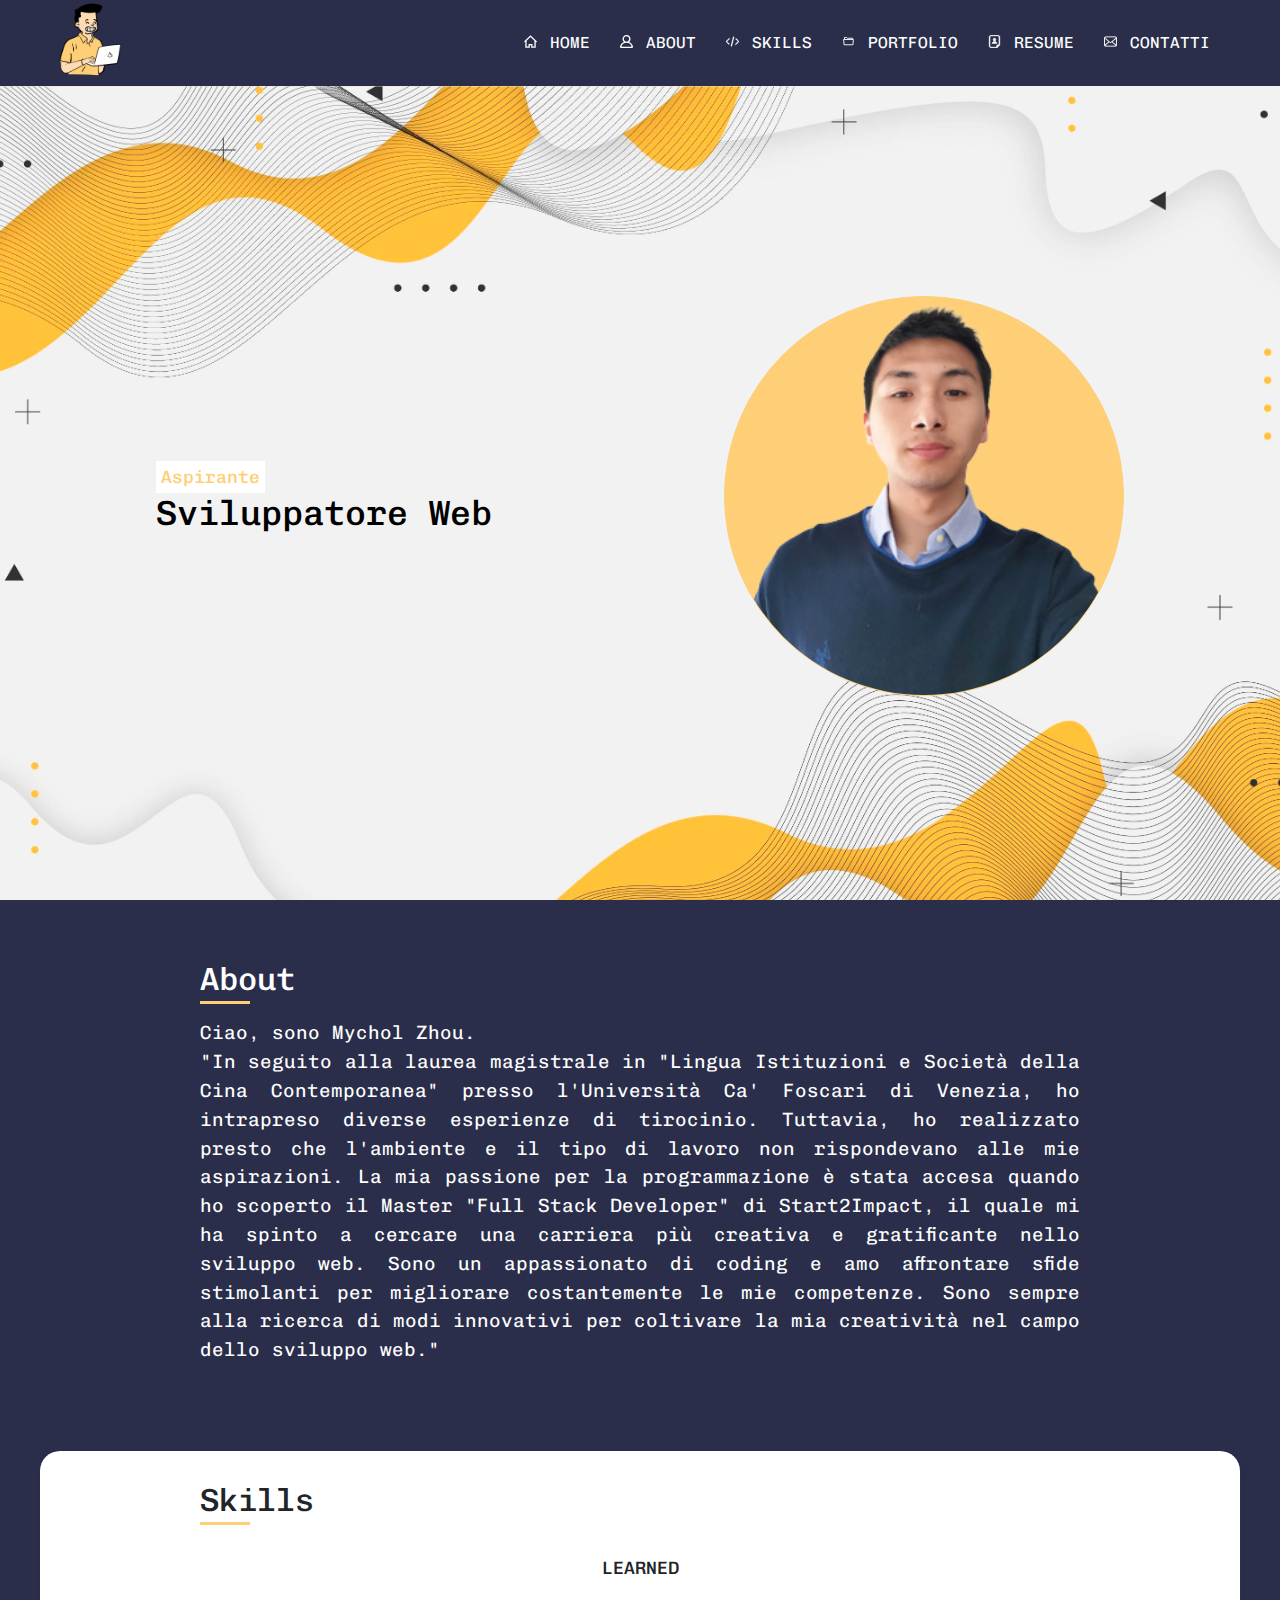
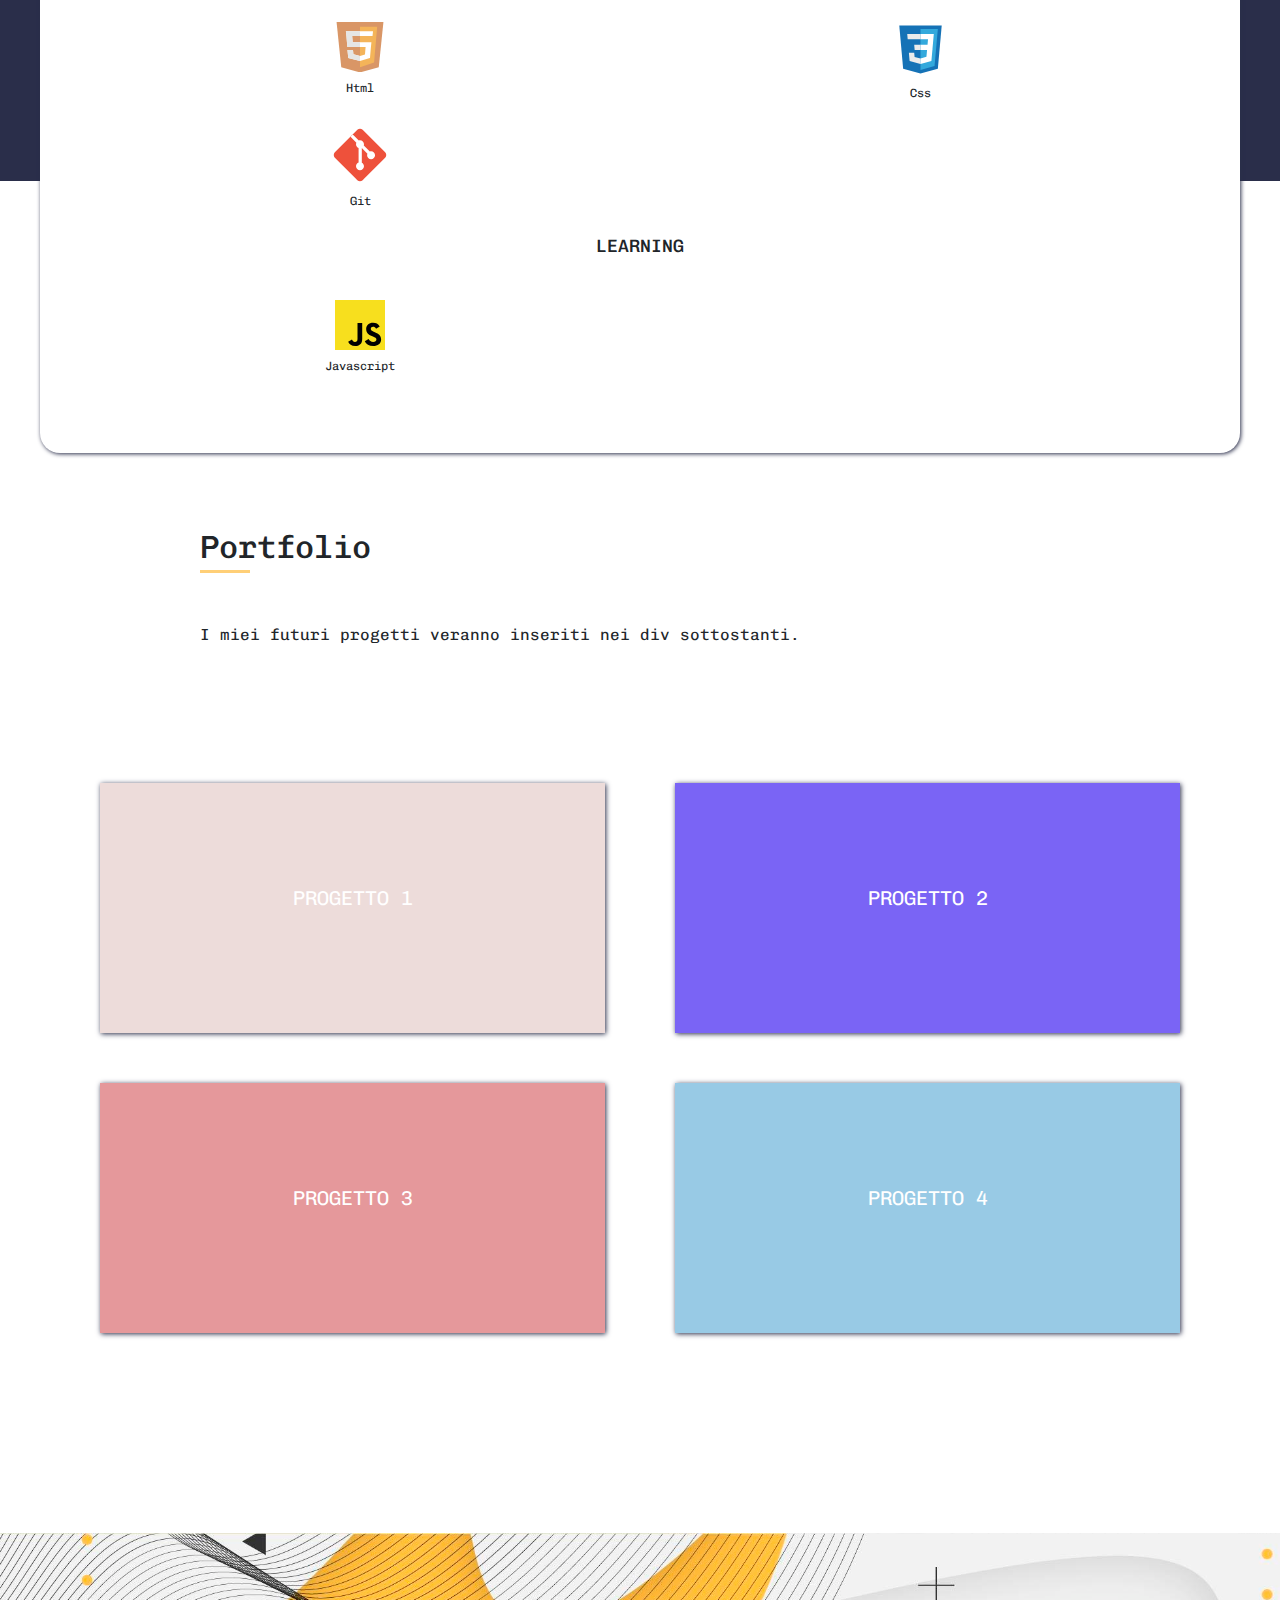
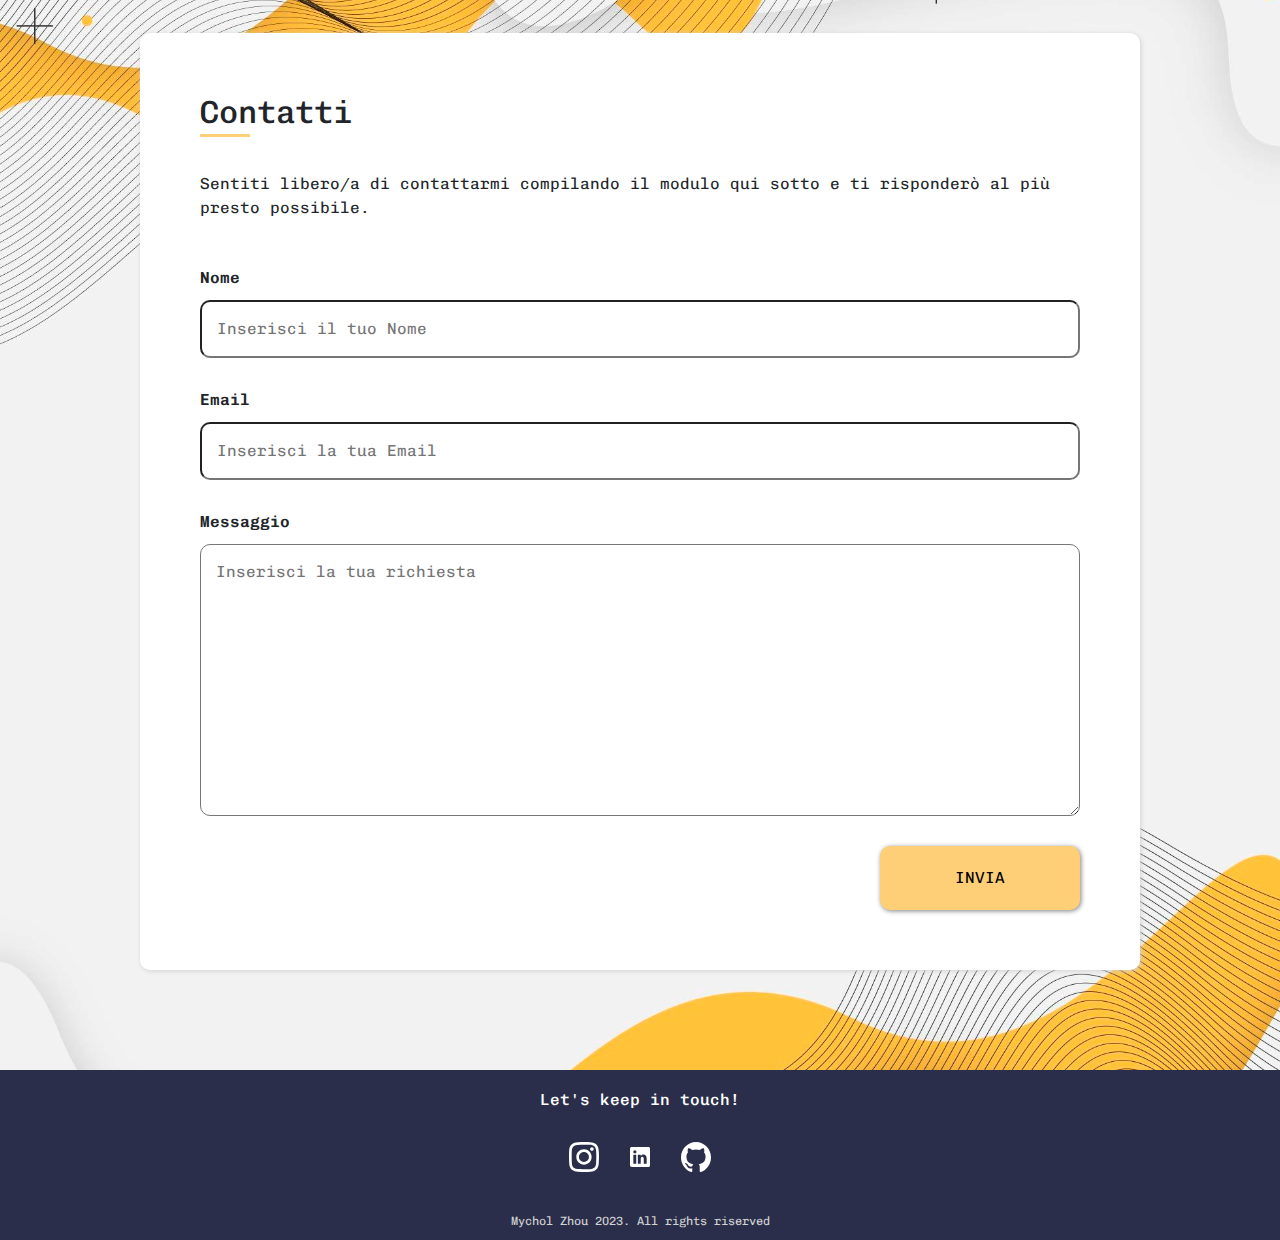
==== commit 96e1cd3a: "Sistemato h1, icon, favicon ecc..." ====
--- a/index.html
+++ b/index.html
@@ -14,8 +14,7 @@
   <!-- Metadati Open Graph -->
   <meta property="og:title" content="Portfolio di Mychol Zhou">
   <meta property="og:description" content="Sito web realizzato al fine di completare il progetto finale di HTML e CSS di Start2Impact.">
-  <meta property="og:image" content="">
-  <meta property="og:url" content="">
+  <meta property="og:url" content="https://mychol96.github.io/Portfolio-Mychol-Zhou/">
   <meta property="og:type" content="website">
 
   <!-- Google Fonts -->
@@ -60,7 +59,7 @@
 
         <li>
           <a href="cv.html" target="_blank">
-           
+            <img class="icons" src="assets/icon/icon-resume.svg" alt="icona portfolio"/>
             Resume
           </a>
         </li>
@@ -79,21 +78,19 @@
       </div>
 
     </div>
-
-    
   </header>
 
-  <section class="hero" style="
+  <section class="hero" style="  
   background-image: url(assets/img/fondo-geom.jpg);
-    background-size: cover;
-    background-position: center;
-    width: 100%;
-    height: 100vh;
-    z-index: -1;
-  ">
+  background-size: cover;
+  background-position: center;
+  width: 100%;
+  height: 100vh;
+  z-index: -1;"
+  >
     <div class="hero-container">
       <div class="about-me">
-        <p><span>Aspirante</span> <br>Sviluppatore Web</p>
+        <h1><span>Aspirante</span><br>Sviluppatore Web</h1>
       </div>
       <div class="img-container">
         <img src="assets/img/fotocv-senzabg.png" alt="foto cv">
@@ -117,7 +114,7 @@
 
   <section class="skills">
     <div class="skills-container">
-      <h2><a name="skills" href=""></a>Skills</a></h2>
+      <h2><a name="skills"></a>Skills</a></h2>
       <span></span>
     </div>
 
@@ -140,6 +137,7 @@
           </div>
         </div>
         <p class="skills-title">Learning</p>
+
         <div class="languages-learning">
           <div class="language">
             <img src="assets/icon/icon-javascript.svg" alt="icona Javascript">
@@ -201,18 +199,16 @@
       <label for="">Email</label>
       <input type="text" name="email" required placeholder="Inserisci la tua Email">
       <label for="">Messaggio</label>
-      <textarea placeholder="Inserisci la tua richiesta" name="richiesta" id="" cols="30" rows="10"></textarea>
+      <textarea placeholder="Inserisci la tua richiesta" name="richiesta" cols="30" rows="10"></textarea>
       <button>INVIA</button>
     </form>
   </div>
-
-  
 
   <div class="social">
     <h3>Let's keep in touch!</h3>
     <div>
       <a class="logo-social" href="https://www.instagram.com/mychol_zhou/" target="_blank">
-        <img class="logo-social" src="assets/icon/icon-instagram.svg" alt="">
+        <img class="logo-social" src="assets/icon/icon-instagram.svg" alt="logo instagram">
       </a>
       <a href="https://www.linkedin.com/in/mycholzhou/" target="_blank">
         <img class="logo-social" src="assets/icon/icon-linkedin.svg" alt="logo linkedin">
--- a/assets/css/style.css
+++ b/assets/css/style.css
@@ -86,6 +86,10 @@
   height: 15px;
   margin-right: 5px;
 }
+.sx-section h1 {
+  color: white;
+  font-size: 1.75em;
+}
 .sx-section h2 {
   background-color: #ffcf77;
   color: black;
@@ -220,11 +224,11 @@
   color: black;
   font-family: "Chivo Mono", monospace;
 }
-.hero .hero-container .about-me p {
+.hero .hero-container .about-me h1 {
   font-size: 35px;
   font-weight: 500;
 }
-.hero .hero-container .about-me p span {
+.hero .hero-container .about-me h1 span {
   font-size: 18px;
   color: #ffcf77;
   background-color: white;
@@ -262,10 +266,10 @@
         -ms-flex-align: center;
             align-items: center;
   }
-  .hero .hero-container .about-me p {
+  .hero .hero-container .about-me h1 {
     font-size: 1.3em;
   }
-  .hero .hero-container .about-me p span {
+  .hero .hero-container .about-me h1 span {
     font-size: 0.75em;
   }
   .hero .hero-container .img-container {
@@ -290,11 +294,11 @@
 }
 /* Desktop Styles */
 @media only screen and (min-width: 961px) {
-  .about-me p {
+  .about-me h1 {
     font-size: 36px;
     font-weight: 500;
   }
-  .about-me p span {
+  .about-me h1 span {
     font-size: small;
   }
 }
